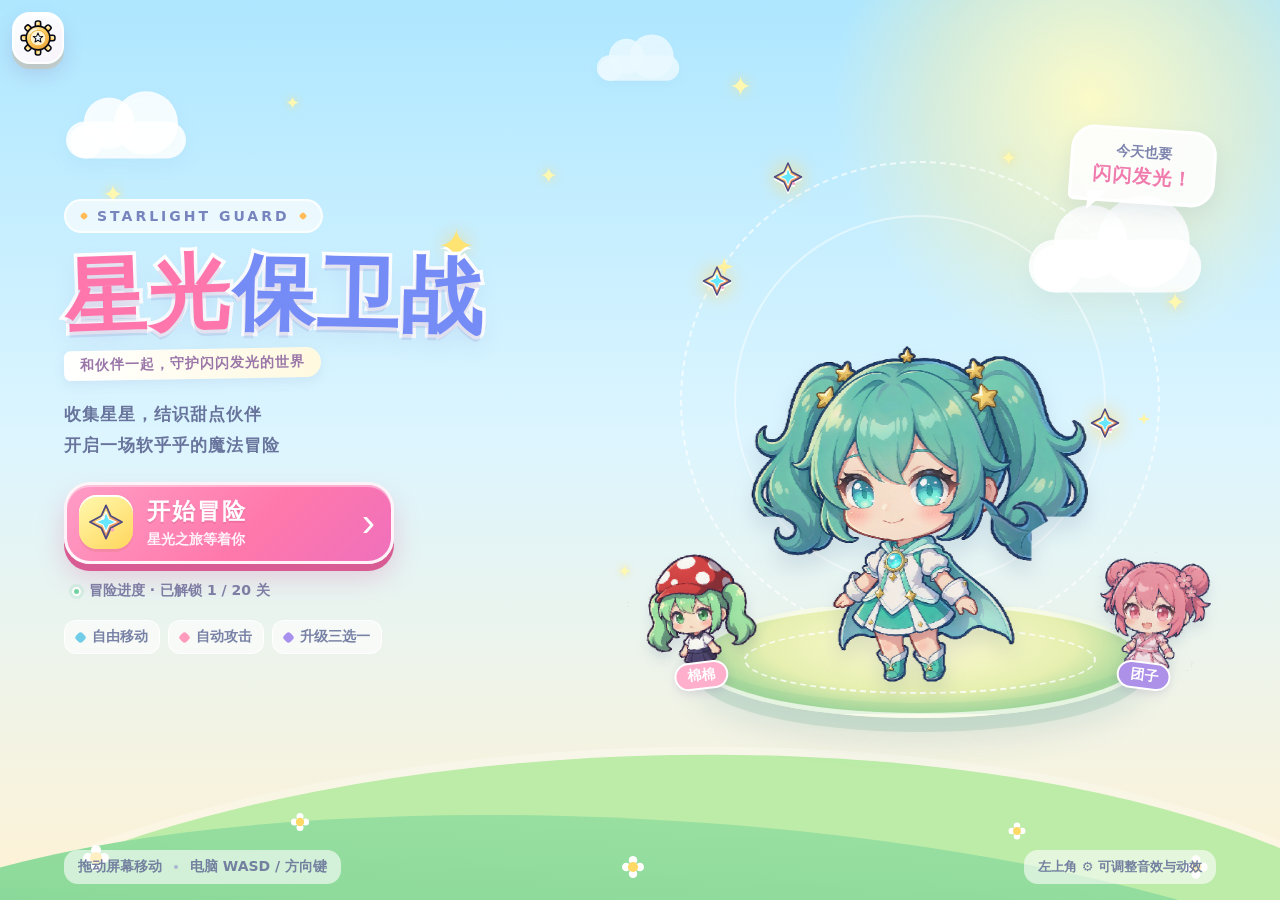
==== index.html @ 558f390d "chore: initialize Starlight Sweets project - 仓库骨架: .gitignore / .gitattributes / MIT LICENSE  - READ" ====
<!doctype html>
<html lang="zh-CN">
<head>
<meta charset="utf-8">
<meta name="viewport" content="width=device-width,initial-scale=1,maximum-scale=1,user-scalable=no,viewport-fit=cover">
<meta name="theme-color" content="#bdeaff">
<title>星光保卫战 · Starlight Sweets</title>
<link rel="stylesheet" href="style.css">
</head>
<body>
<canvas id="game"></canvas>

<!-- 左上角全局设置入口：Q 版齿轮，点击弹出设置浮窗（音效/震屏/闪光） -->
<button id="settingsBtn" class="icon-btn" type="button" aria-label="打开设置" aria-haspopup="dialog" aria-controls="settingsPanel" aria-expanded="false">
  <img src="assets/settings-gear.svg" alt="" draggable="false">
</button>

<div id="settingsOverlay" class="settings-overlay hidden">
  <div class="settings-backdrop" id="settingsBackdrop"></div>
  <section id="settingsPanel" class="settings-panel" role="dialog" aria-modal="true" aria-labelledby="settingsTitle">
    <div class="settings-head">
      <img class="settings-head-gear" src="assets/settings-gear.svg" alt="" draggable="false">
      <h2 id="settingsTitle">设置</h2>
      <button id="settingsClose" class="settings-close" type="button" aria-label="关闭设置">
        <svg viewBox="0 0 24 24" aria-hidden="true"><path d="M6.5 6.5l11 11M17.5 6.5l-11 11"/></svg>
      </button>
    </div>
    <div class="settings-body">
      <div class="setting-row">
        <span class="setting-icon music" aria-hidden="true">
          <svg viewBox="0 0 24 24"><path d="M8 17V5.6l10-2.2V15"/><circle class="note" cx="5.4" cy="17.4" r="2.8"/><circle class="note" cx="15.4" cy="15" r="2.8"/></svg>
        </span>
        <span class="setting-text"><b>音乐</b><small>可爱的背景循环曲</small></span>
        <button id="musicBtn" class="switch on" type="button" role="switch" aria-checked="true" aria-label="音乐开关"><i></i></button>
      </div>
      <div class="setting-row">
        <span class="setting-icon sound" aria-hidden="true">
          <svg viewBox="0 0 24 24"><path d="M4 9.5v5h3.6l4.4 3.7V5.8L7.6 9.5H4z"/><path class="wave" d="M15.5 9a4.2 4.2 0 0 1 0 6M18 6.6a7.6 7.6 0 0 1 0 10.8"/></svg>
        </span>
        <span class="setting-text"><b>音效</b><small>攻击、拾取与升级声音</small></span>
        <button id="soundBtn" class="switch on" type="button" role="switch" aria-checked="true" aria-label="音效开关"><i></i></button>
      </div>
      <div class="setting-row">
        <span class="setting-icon shake" aria-hidden="true">
          <svg viewBox="0 0 24 24"><rect x="8.5" y="4.5" width="7" height="15" rx="2"/><path class="wave" d="M4 9l-1.5 3L4 15M20 9l1.5 3L20 15"/></svg>
        </span>
        <span class="setting-text"><b>震屏</b><small>命中与受击的镜头反馈</small></span>
        <div id="shakeGroup" class="seg" role="group" aria-label="震屏强度">
          <button type="button" data-val="1">标准</button><button type="button" data-val="0.5">减弱</button><button type="button" data-val="0">关闭</button>
        </div>
      </div>
      <div class="setting-row">
        <span class="setting-icon flash" aria-hidden="true">
          <svg viewBox="0 0 24 24"><path d="M12 3.2l2.1 5.2 5.6.4-4.3 3.6 1.3 5.5L12 15.2l-4.7 2.7 1.3-5.5L4.3 8.8l5.6-.4L12 3.2z"/></svg>
        </span>
        <span class="setting-text"><b>闪光</b><small>技能与升级的亮光效果</small></span>
        <div id="flashGroup" class="seg" role="group" aria-label="闪光强度">
          <button type="button" data-val="1">标准</button><button type="button" data-val="0.5">减弱</button><button type="button" data-val="0">关闭</button>
        </div>
      </div>
    </div>
    <p class="settings-note">设置会自动保存，下次打开依然生效</p>
  </section>
</div>

<div id="hud">
  <div class="hud-top">
    <div class="hud-player">
      <div class="hud-avatar" aria-hidden="true">
        <svg viewBox="0 0 24 24"><path d="M12 3.2c1 2.6 2.2 3.8 4.8 4.8-2.6 1-3.8 2.2-4.8 4.8-1-2.6-2.2-3.8-4.8-4.8 2.6-1 3.8-2.2 4.8-4.8z"/><circle cx="17.2" cy="15.6" r="1.7"/><circle cx="7" cy="16.8" r="1.1"/></svg>
        <span class="hud-lv"><small>LV</small><b id="hLevel">1</b></span>
      </div>
      <div class="hud-bars">
        <div class="hbar hp" id="hpBar">
          <span class="hbar-ico" aria-hidden="true">
            <svg viewBox="0 0 24 24"><path d="M12 20.6C6.4 16.4 3.2 12.9 3.2 9.3 3.2 6.4 5.4 4.4 8 4.4c1.7 0 3.1.8 4 2.1.9-1.3 2.3-2.1 4-2.1 2.6 0 4.8 2 4.8 4.9 0 3.6-3.2 7.1-8.8 11.3z"/><ellipse class="shine" cx="8.4" cy="8.6" rx="1.7" ry="1.1" transform="rotate(-24 8.4 8.6)"/></svg>
          </span>
          <div class="hbar-track"><i id="hpFill"></i><span class="hbar-text" id="hpText">100 / 100</span></div>
        </div>
        <div class="hbar xp">
          <span class="hbar-ico" aria-hidden="true">
            <svg viewBox="0 0 24 24"><path d="M12 2.8l2.6 5.5 6 .8-4.4 4.2 1.1 5.9L12 16.4l-5.3 2.8 1.1-5.9L3.4 9.1l6-.8L12 2.8z"/><ellipse class="shine" cx="9.3" cy="8.2" rx="1.5" ry="0.9" transform="rotate(-30 9.3 8.2)"/></svg>
          </span>
          <div class="hbar-track"><i id="xpFill"></i><span class="hbar-text dim">经验</span></div>
        </div>
      </div>
    </div>
    <div class="hud-right">
      <div class="hud-stat" aria-label="本关用时">
        <svg viewBox="0 0 24 24" aria-hidden="true"><circle cx="12" cy="12.6" r="8.2"/><path d="M12 8v4.9l3.4 2.1"/><path d="M9 2.6h6" /></svg>
        <b id="hTime">00:00</b>
      </div>
      <div class="hud-stat" aria-label="击退数量">
        <svg viewBox="0 0 24 24" aria-hidden="true"><path d="M12 3.4c4.4 0 7.6 3 7.6 7.2 0 2.5-1.1 4.3-2.9 5.4l-.4 3.2c-.1.8-.8 1.4-1.6 1.4h-5.4c-.8 0-1.5-.6-1.6-1.4l-.4-3.2c-1.8-1.1-2.9-2.9-2.9-5.4 0-4.2 3.2-7.2 7.6-7.2z"/><circle class="hole" cx="9.2" cy="11" r="1.7"/><circle class="hole" cx="14.8" cy="11" r="1.7"/><path class="hole" d="M11 15.4h2l-1 1.6z"/></svg>
        <b id="hKills">0</b>
      </div>
      <button id="pauseBtn" class="hud-pause" type="button" aria-label="暂停并退出游戏" title="暂停 / 退出（Esc）">
        <svg viewBox="0 0 24 24" aria-hidden="true"><rect x="6.2" y="4.6" width="4.4" height="14.8" rx="2"/><rect x="13.4" y="4.6" width="4.4" height="14.8" rx="2"/></svg>
      </button>
    </div>
  </div>
  <div class="hud-goal">
    <span class="hud-act" id="hActName">🌼 阳光草地</span>
    <div class="hbar-track goal"><i id="goalFill"></i><span class="hbar-text" id="hGoal">目标</span></div>
  </div>
  <div id="wpanel"></div>
</div>

<div id="bossbar">
  <div class="name" id="bossName">🌟 草莓大福·莓莓</div>
  <div class="bar boss"><i id="bossFill"></i></div>
</div>

<div id="menu" class="screen home-screen">
  <div class="home-world" aria-hidden="true">
    <div class="sun-glow"></div>
    <div class="cloud cloud-a"><i></i><i></i><i></i></div>
    <div class="cloud cloud-b"><i></i><i></i><i></i></div>
    <div class="cloud cloud-c"><i></i><i></i><i></i></div>
    <div class="home-stars">
      <i style="--x:8%;--y:20%;--d:0s;--s:1"></i><i style="--x:22%;--y:10%;--d:.7s;--s:.7"></i>
      <i style="--x:42%;--y:18%;--d:1.4s;--s:.85"></i><i style="--x:57%;--y:8%;--d:.3s;--s:1.1"></i>
      <i style="--x:78%;--y:16%;--d:1s;--s:.8"></i><i style="--x:91%;--y:32%;--d:1.8s;--s:1"></i>
      <i style="--x:12%;--y:57%;--d:1.2s;--s:.75"></i><i style="--x:48%;--y:62%;--d:.5s;--s:.65"></i>
    </div>
    <div class="hill hill-back"></div>
    <div class="hill hill-front"></div>
    <div class="flower-field"><i></i><i></i><i></i><i></i><i></i></div>
  </div>

  <main class="home-shell">
    <section class="home-copy" aria-labelledby="gameTitle">
      <div class="eyebrow"><i></i> STARLIGHT GUARD <i></i></div>
      <div class="title-wrap">
        <span class="title-spark" aria-hidden="true">✦</span>
        <h1 id="gameTitle"><span class="title-pink">星光</span><span class="title-blue">保卫战</span></h1>
        <span class="title-ribbon">和伙伴一起，守护闪闪发光的世界</span>
      </div>
      <p class="home-tagline">收集星星，结识甜点伙伴<br>开启一场软乎乎的魔法冒险</p>
      <button class="btn home-play" id="startBtn" aria-label="开始冒险，选择关卡">
        <span class="play-star" aria-hidden="true"><img src="assets/starlight-shard.svg" alt=""></span>
        <span class="play-copy"><strong>开始冒险</strong><small>星光之旅等着你</small></span>
        <span class="play-arrow" aria-hidden="true">›</span>
      </button>
      <div class="save-summary"><i></i><span id="menuProgress">冒险进度 · 已解锁 1 / 20 关</span></div>
      <div class="feature-row" aria-label="游戏特色">
        <span><i class="feature-dot move-dot"></i>自由移动</span>
        <span><i class="feature-dot auto-dot"></i>自动攻击</span>
        <span><i class="feature-dot card-dot"></i>升级三选一</span>
      </div>
    </section>

    <section class="hero-area" aria-label="主角和星灵伙伴">
      <div class="hero-rings" aria-hidden="true"><i></i><i></i><i></i></div>
      <div class="speech-bubble"><span>今天也要</span><strong>闪闪发光！</strong></div>
      <div class="hero-character"><canvas class="rig-canvas" data-kind="player" data-pose="cheer" aria-label="星光小法师"></canvas></div>
      <div class="companion companion-left">
        <canvas class="rig-canvas" data-kind="spore" data-pose="idle" aria-label="伙伴棉棉"></canvas><span>棉棉</span>
      </div>
      <div class="companion companion-right">
        <canvas class="rig-canvas" data-kind="split" data-pose="idle" aria-label="伙伴团子"></canvas><span>团子</span>
      </div>
      <div class="hero-platform" aria-hidden="true"><i></i></div>
      <img class="orbit-spark spark-one" src="assets/starlight-shard.svg" alt="">
      <img class="orbit-spark spark-two" src="assets/starlight-shard.svg" alt="">
      <img class="orbit-spark spark-three" src="assets/starlight-shard.svg" alt="">
    </section>
  </main>

  <div class="home-bottom">
    <div class="control-tip"><span>拖动屏幕移动</span><i></i><span>电脑 WASD / 方向键</span></div>
    <div class="control-tip tip-settings"><span>左上角 ⚙ 可调整音效与动效</span></div>
  </div>
</div>

<div id="sceneTransition" class="hidden" aria-hidden="true">
  <div class="transition-burst"></div><img class="transition-star" src="assets/starlight-shard.svg" alt="">
  <span>星光出发</span>
</div>

<div id="levels" class="screen hidden">
  <h2>🗺️ 选择关卡</h2>
  <div class="sub" id="levelSub">已解锁至第 1 关</div>
  <div id="levelGrid"></div>
  <button class="btn ghost" id="backMenuBtn">返回首页</button>
</div>

<div id="levelup" class="screen hidden">
  <h2 id="upTitle">✨ 升级！选择强化</h2>
  <div class="hint" id="upHint">点击卡牌选择</div>
  <div id="cards"></div>
</div>

<div id="result" class="screen hidden">
  <h2 id="resTitle">✨ 通过！</h2>
  <div class="sub" id="resSub">继续下一关吧</div>
  <div class="stats">
    <div>用时 <b id="rTime">00:00</b></div>
    <div>达到等级 <b id="rLevel">1</b></div>
    <div>击退数 <b id="rKills">0</b></div>
    <div>拾取星星 <b id="rXp">0</b></div>
  </div>
  <div class="result-btns">
    <button class="btn" id="nextBtn">下一关 ➜</button>
    <button class="btn ghost" id="againBtn">重试本关</button>
  </div>
  <button class="btn ghost small" id="resultLevelsBtn">选择关卡</button>
</div>

<!-- 游戏内暂停 / 退出浮窗 -->
<div id="pauseOverlay" class="settings-overlay hidden">
  <div class="settings-backdrop" id="pauseBackdrop"></div>
  <section id="pausePanel" class="settings-panel pause-panel" role="dialog" aria-modal="true" aria-labelledby="pauseTitle">
    <div class="settings-head">
      <span class="settings-head-gear" aria-hidden="true">
        <svg viewBox="0 0 24 24"><rect x="6.5" y="5" width="4" height="14" rx="1.6"/><rect x="13.5" y="5" width="4" height="14" rx="1.6"/></svg>
      </span>
      <h2 id="pauseTitle">休息一下</h2>
    </div>
    <p class="pause-sub">星光之旅先暂停，随时可以继续</p>
    <div class="pause-actions">
      <button class="btn pause-continue" id="pauseContinue" type="button">▶ 继续游戏</button>
      <button class="btn ghost" id="pauseRestart" type="button">重试本关</button>
      <button class="btn ghost" id="pauseQuit" type="button">退出到选关</button>
    </div>
  </section>
</div>

<div id="toast"></div>
<script src="js/config.js"></script>
<script src="js/core.js"></script>
<script src="js/music.js"></script>
<script src="js/rig.js"></script>
<script src="js/sprites.js"></script>
<script src="js/slicerig.js"></script>
<script src="js/logic.js"></script>
<script src="js/render.js"></script>
<script src="js/main.js"></script>
</body>
</html>
---- style.css ----
:root{
    --bg:#eafbff; --panel:#ffffff; --panel2:#fff6fb; --line:#ffd9e8;
    --txt:#4a3d63; --dim:#8b7fa3; --acc:#ff8fbc; --gold:#ffb43c;
    --red:#ff6f92; --green:#5ed6a0; --purple:#b57cff; --blue:#5ac8ff;
    --shadow:0 8px 24px rgba(120,90,160,.16);
  }
  *{box-sizing:border-box;-webkit-tap-highlight-color:transparent;}
  html,body{margin:0;height:100%;overflow:hidden;background:var(--bg);color:var(--txt);
    font-family:"PingFang SC","Microsoft YaHei",system-ui,-apple-system,sans-serif;
    overscroll-behavior:none;touch-action:none;user-select:none;-webkit-user-select:none;}
  #game{position:fixed;inset:0;display:block;touch-action:none;}

  /* ===== 顶部 HUD（游戏化重设计：头像徽章 + 生命/经验条 + 图标数据 + 暂停） ===== */
  #hud{position:fixed;top:0;left:0;right:0;padding:10px 12px 0;pointer-events:none;z-index:5;
    display:flex;flex-direction:column;gap:6px;}
  .hud-top{display:flex;align-items:flex-start;justify-content:space-between;gap:10px;}
  .hud-player{display:flex;align-items:center;gap:10px;min-width:0;flex:1 1 auto;}

  /* 头像徽章：金粉渐变圆章 + 白描边 + LV 角标 */
  .hud-avatar{position:relative;flex:0 0 54px;width:54px;height:54px;border-radius:50%;
    background:linear-gradient(145deg,#ffe9a8,#ffd166 42%,#ff8fbc);
    border:3px solid #fff;box-shadow:0 0 0 2px rgba(122,78,148,.28),0 5px 12px rgba(122,78,148,.3);
    display:grid;place-items:center;}
  .hud-avatar>svg{width:30px;height:30px;fill:#fff;filter:drop-shadow(0 1px 0 rgba(122,78,148,.35));}
  .hud-lv{position:absolute;right:-5px;bottom:-5px;width:26px;height:26px;border-radius:50%;
    background:linear-gradient(145deg,#8a6aa8,#5a3a72);border:2px solid #fff;
    display:flex;align-items:center;justify-content:center;gap:1px;box-shadow:0 2px 6px rgba(60,30,80,.4);}
  .hud-lv small{font-size:8px;font-weight:900;color:#ffd8ec;line-height:1;}
  .hud-lv b{font-size:12px;font-weight:900;color:#fff;line-height:1;
    text-shadow:0 1px 0 rgba(40,18,60,.8);}

  /* 条形：深色半透明底 + 白描边 + 顶部高光 + 描边文字（动态背景下可读） */
  .hud-bars{display:flex;flex-direction:column;gap:5px;min-width:0;flex:1;max-width:340px;}
  .hbar{display:flex;align-items:center;gap:6px;}
  .hbar-ico{flex:0 0 24px;width:24px;height:24px;filter:drop-shadow(0 2px 3px rgba(122,78,148,.3));}
  .hbar-ico svg{width:24px;height:24px;}
  .hbar.hp .hbar-ico svg path{fill:#ff6f9d;stroke:#a02758;stroke-width:1.6;}
  .hbar.hp .hbar-ico svg .shine{fill:rgba(255,255,255,.85);}
  .hbar.xp .hbar-ico svg path{fill:#ffd166;stroke:#a06a1c;stroke-width:1.6;}
  .hbar.xp .hbar-ico svg .shine{fill:rgba(255,255,255,.9);}
  .hbar-track{position:relative;flex:1;border-radius:999px;background:rgba(56,30,72,.5);
    border:2px solid rgba(255,255,255,.92);overflow:hidden;box-shadow:0 3px 8px rgba(122,78,148,.22);}
  .hbar-track::after{content:'';position:absolute;left:4px;right:4px;top:2px;height:38%;
    border-radius:999px;background:rgba(255,255,255,.32);pointer-events:none;}
  .hbar-track>i{display:block;height:100%;width:0%;border-radius:999px;transition:width .12s linear;}
  .hbar.hp .hbar-track{height:20px;}
  .hbar.hp .hbar-track>i{background:linear-gradient(90deg,#ff4f86,#ff8fbc);}
  .hbar.xp .hbar-track{height:13px;}
  .hbar.xp .hbar-track>i{background:linear-gradient(90deg,#4db8ff,#8fe3ff);}
  .hbar-text{position:absolute;inset:0;display:flex;align-items:center;justify-content:center;
    font-size:12px;font-weight:900;color:#fff;letter-spacing:.5px;
    text-shadow:-1.5px -1.5px 0 rgba(84,32,58,.9),1.5px -1.5px 0 rgba(84,32,58,.9),
      -1.5px 1.5px 0 rgba(84,32,58,.9),1.5px 1.5px 0 rgba(84,32,58,.9),0 2px 3px rgba(40,10,30,.5);}
  .hbar-text.dim{font-size:10px;justify-content:flex-start;padding-left:10px;color:#dff3ff;
    text-shadow:-1px -1px 0 rgba(24,64,96,.9),1px -1px 0 rgba(24,64,96,.9),
      -1px 1px 0 rgba(24,64,96,.9),1px 1px 0 rgba(24,64,96,.9);}

  /* 低血量：条与图标脉动提醒（系统减动效时自动关闭） */
  .hbar.hp.low .hbar-track>i{animation:hp-pulse .7s ease-in-out infinite;}
  .hbar.hp.low .hbar-ico{animation:hp-shake .7s ease-in-out infinite;}
  @keyframes hp-pulse{50%{filter:brightness(1.35) saturate(1.2);}}
  @keyframes hp-shake{25%{transform:rotate(-9deg);}75%{transform:rotate(9deg);}}

  /* 右上：数据小徽章 + 暂停键 */
  .hud-right{display:flex;align-items:center;gap:7px;flex:0 0 auto;}
  .hud-stat{height:32px;padding:0 11px 0 8px;border-radius:999px;background:rgba(56,30,72,.5);
    border:2px solid rgba(255,255,255,.92);display:flex;align-items:center;gap:5px;
    box-shadow:0 3px 8px rgba(122,78,148,.22);}
  .hud-stat svg{width:16px;height:16px;}
  .hud-stat:first-of-type svg circle{fill:#bfe6ff;stroke:#3a78a8;stroke-width:1.8;}
  .hud-stat:first-of-type svg path{fill:none;stroke:#2c5878;stroke-width:2;stroke-linecap:round;}
  .hud-stat:last-of-type svg path{fill:#f4f0ff;stroke:#6a4a8a;stroke-width:1.6;}
  .hud-stat:last-of-type svg .hole{fill:#6a4a8a;}
  .hud-stat b{font-size:13px;font-weight:900;color:#fff;
    text-shadow:-1px -1px 0 rgba(84,32,58,.9),1px -1px 0 rgba(84,32,58,.9),
      -1px 1px 0 rgba(84,32,58,.9),1px 1px 0 rgba(84,32,58,.9);}
  .hud-pause{pointer-events:auto;cursor:pointer;flex:0 0 46px;width:46px;height:46px;border-radius:15px;
    background:linear-gradient(145deg,#ffb0cc,#ff74ab);border:3px solid #fff;
    box-shadow:0 0 0 2px rgba(122,78,148,.28),0 4px 10px rgba(210,90,140,.42);
    display:grid;place-items:center;transition:transform .12s ease,box-shadow .12s ease;}
  .hud-pause svg{width:22px;height:22px;fill:#fff;filter:drop-shadow(0 1px 0 rgba(150,50,90,.5));}
  .hud-pause:hover{transform:translateY(-2px);box-shadow:0 0 0 2px rgba(122,78,148,.28),0 7px 14px rgba(210,90,140,.5);}
  .hud-pause:active{transform:translateY(1px) scale(.96);}
  .hud-pause:focus-visible{outline:3px solid #ffd166;outline-offset:2px;}

  /* 目标行：金旗 + 关卡名章 + 渐变进度条 */
  .hud-goal{display:flex;align-items:center;gap:8px;max-width:560px;}
  .hud-act{flex:0 0 auto;height:26px;padding:0 12px;border-radius:999px;display:flex;align-items:center;
    background:linear-gradient(90deg,#fff0c4,#ffe0f0);border:2px solid #ffd08a;color:#c25a86;
    font-size:12px;font-weight:900;box-shadow:0 3px 8px rgba(210,150,60,.25);white-space:nowrap;
    max-width:44vw;overflow:hidden;text-overflow:ellipsis;}
  .hud-goal .hbar-track.goal{height:15px;}
  .hud-goal .hbar-track>i{background:linear-gradient(90deg,#ffd166,#ffa9cf 55%,#8fd8ff);}
  .hud-goal .hbar-text{font-size:10px;justify-content:flex-start;padding-left:10px;}

  #wpanel{display:flex;gap:6px;flex-wrap:wrap;max-width:70vw;margin-top:2px;}
  .wicon{width:36px;height:36px;border-radius:11px;background:rgba(255,255,255,.9);border:2px solid var(--line);
    display:flex;flex-direction:column;align-items:center;justify-content:center;font-size:18px;position:relative;box-shadow:0 3px 8px rgba(120,90,160,.12);}
  .wicon small{position:absolute;right:1px;bottom:0;font-size:10px;color:var(--gold);font-weight:900;}

  #bossbar{position:fixed;top:158px;left:50%;transform:translateX(-50%);width:min(660px,86vw);z-index:6;
    display:none;text-align:center;}
  #bossbar .name{font-size:14px;color:#d64f86;font-weight:900;letter-spacing:1px;margin-bottom:3px;text-shadow:0 1px 0 #fff;}
  #bossbar .bar{height:18px;border-color:#ffc0d8;background:rgba(255,255,255,.9);}
  #bossFill{background:linear-gradient(90deg,#ff8fbc,#ffb43c,#fff0a0);}

  /* ===== 遮罩界面 ===== */
  .screen{position:fixed;inset:0;z-index:20;display:flex;flex-direction:column;align-items:center;justify-content:center;
    background:radial-gradient(circle at 50% 28%,rgba(255,255,255,.7),rgba(200,235,255,.92));padding:20px;text-align:center;}
  .hidden{display:none!important;}
  .logo{font-size:30px;letter-spacing:10px;margin-bottom:2px;filter:drop-shadow(0 3px 6px rgba(255,180,60,.3));}
  h1{margin:0 0 4px;font-size:clamp(32px,8vw,62px);letter-spacing:4px;font-weight:900;
    background:linear-gradient(90deg,#ff8fbc,#b57cff,#5ac8ff,#ffb43c);-webkit-background-clip:text;background-clip:text;color:transparent;
    filter:drop-shadow(0 3px 0 #fff) drop-shadow(0 6px 12px rgba(181,124,255,.25));}
  h2{margin:0 0 6px;font-size:clamp(24px,6vw,38px);font-weight:900;color:#d35a90;
    text-shadow:0 2px 0 #fff,0 4px 10px rgba(211,90,144,.2);}
  .sub{color:var(--dim);font-size:14px;margin-bottom:20px;font-weight:700;}
  .btn{cursor:pointer;border:none;border-radius:999px;padding:14px 40px;font-size:18px;font-weight:900;color:#fff;
    background:linear-gradient(90deg,#ff8fbc,#b57cff);box-shadow:0 8px 22px rgba(255,143,188,.4),inset 0 -3px 0 rgba(0,0,0,.08);
    transition:.15s;letter-spacing:1px;}
  .btn:hover{transform:translateY(-3px);box-shadow:0 12px 28px rgba(181,124,255,.45),inset 0 -3px 0 rgba(0,0,0,.08);}
  .btn:active{transform:translateY(0);}
  .btn.ghost{background:#fff;color:#c25a86;border:2px solid var(--line);box-shadow:0 4px 12px rgba(120,90,160,.12);}
  .btn.small{padding:9px 24px;font-size:14px;margin-top:10px;}
  .a11y{display:flex;gap:10px;margin-top:16px;}
  .a11y-btn{cursor:pointer;background:rgba(255,255,255,.9);border:2px solid var(--line);color:var(--dim);
    border-radius:999px;padding:6px 16px;font-size:12px;font-weight:800;transition:.15s;}
  .a11y-btn:hover{border-color:var(--acc);color:var(--txt);}
  .help{margin-top:18px;color:var(--dim);font-size:12px;line-height:1.9;max-width:540px;}
  .help b{color:#d35a90;}

  /* ===== 关卡选择 ===== */
  #levelGrid{display:grid;grid-template-columns:repeat(5,1fr);gap:12px;width:min(560px,92vw);margin:6px 0 22px;}
  .lv{position:relative;aspect-ratio:1;border-radius:18px;border:3px solid var(--line);background:#fff;
    display:flex;flex-direction:column;align-items:center;justify-content:center;gap:2px;cursor:pointer;padding:0;
    color:inherit;font:inherit;font-weight:900;box-shadow:0 5px 14px rgba(120,90,160,.14);transition:.15s;}
  .lv:hover:not(.locked){transform:translateY(-4px) scale(1.05);border-color:var(--acc);}
  .lv .n{font-size:24px;color:#d35a90;}
  .lv .e{font-size:16px;display:grid;place-items:center;min-height:28px;}
  .level-shard{width:28px;height:28px;display:block;filter:drop-shadow(0 3px 3px rgba(240,155,98,.28));}
  .lv.act1{background:linear-gradient(150deg,#eaffd8,#d6f5b0);}
  .lv.act2{background:linear-gradient(150deg,#ffe4f2,#ffd0e4);}
  .lv.act3{background:linear-gradient(150deg,#e2f0ff,#cfe4ff);}
  .lv.act4{background:linear-gradient(150deg,#ece0ff,#dccaff);}
  .lv.boss{border-color:#ffb43c;box-shadow:0 5px 16px rgba(255,180,60,.3);}
  .lv.boss .n{color:#e08a1e;}
  .lv.locked{background:#f2eef6;border-color:#e5dcee;color:#c8bdd4;cursor:not-allowed;opacity:.7;}
  .lv.locked .n{color:#c8bdd4;}
  .lv .lock{font-size:20px;}

  /* ===== 卡牌 ===== */
  #levelup{background:rgba(255,240,248,.86);backdrop-filter:blur(5px);}
  #cards{display:flex;gap:14px;flex-wrap:wrap;justify-content:center;max-width:960px;}
  .card{width:190px;min-height:250px;cursor:pointer;border-radius:20px;padding:18px 14px;
    background:linear-gradient(160deg,#ffffff,#fff6fb);border:3px solid var(--line);
    transition:.16s;display:flex;flex-direction:column;align-items:center;gap:8px;box-shadow:var(--shadow);}
  .card:hover{transform:translateY(-10px) scale(1.04);border-color:var(--acc);box-shadow:0 18px 40px rgba(255,143,188,.35);}
  .card.rare{border-color:var(--gold);background:linear-gradient(160deg,#fffbe8,#fff3d6);}
  .card .ci{font-size:46px;filter:drop-shadow(0 3px 5px rgba(255,180,60,.3));}
  .card .cn{font-size:18px;font-weight:900;color:#6a4a7a;}
  .card .cl{font-size:11px;color:var(--acc);font-weight:900;background:#fff0f7;padding:2px 10px;border-radius:999px;}
  .card .cd{font-size:12px;color:var(--dim);line-height:1.6;flex:1;font-weight:600;}
  .card .ck{font-size:11px;color:#b9a9c9;border:1px solid var(--line);border-radius:6px;padding:2px 8px;}

  /* ===== 结算 ===== */
  .result-btns{display:flex;gap:12px;flex-wrap:wrap;justify-content:center;}
  .stats{display:grid;grid-template-columns:1fr 1fr;gap:10px 26px;margin:6px 0 22px;color:var(--dim);font-size:15px;font-weight:700;}
  .stats b{color:#d35a90;}

  #toast{position:fixed;top:150px;left:50%;transform:translateX(-50%) translateY(-10px);z-index:30;
    background:rgba(255,255,255,.95);border:2px solid var(--acc);color:#c25a86;padding:8px 22px;border-radius:999px;
    font-size:14px;font-weight:900;letter-spacing:.5px;opacity:0;transition:.25s;pointer-events:none;
    box-shadow:0 6px 18px rgba(255,143,188,.3);white-space:nowrap;}
  #toast.show{opacity:1;transform:translateX(-50%) translateY(0);}

  /* ===== 移动端适配：竖屏强制三卡横排，一屏放下 ===== */
  @media (max-width:640px){
    .screen{padding:12px;height:100dvh;}
    h1{font-size:clamp(30px,10vw,46px);}
    .logo{font-size:22px;}
    #levelup h2{font-size:22px;margin-bottom:2px;}
    #levelup .hint{font-size:11px;margin-bottom:12px;}
    #cards{flex-direction:row;flex-wrap:nowrap;gap:6px;width:100%;max-width:none;}
    .card{flex:0 0 auto;width:calc((100vw - 24px - 12px)/3);min-width:0;max-width:calc((100vw - 36px)/3);
      min-height:178px;height:auto;padding:12px 5px;gap:5px;border-radius:14px;overflow:hidden;}
    .card .ci{font-size:30px;}
    .card .cn{font-size:14px;max-width:100%;overflow:hidden;text-overflow:ellipsis;white-space:nowrap;}
    .card .cl{font-size:10px;}
    .card .cd{font-size:10px;line-height:1.45;overflow-wrap:anywhere;word-break:break-all;width:100%;}
    .card .ck{display:none;}
    .hud-player{gap:9px;}
    #levelGrid{gap:8px;width:94vw;}
    .lv .n{font-size:20px;}
    /* 竖屏窄幅：暂停键钉在右上角，数据徽章换行，生命/经验条占满整行 */
    .hud-top{flex-wrap:wrap;row-gap:6px;}
    .hud-player{flex:1 1 100%;}
    .hud-bars{gap:4px;max-width:none;}
    .hud-right{margin-left:64px;}
    .hud-pause{position:absolute;top:8px;right:10px;}
    .hud-avatar{flex-basis:46px;width:46px;height:46px;}
    .hud-avatar>svg{width:24px;height:24px;}
    .hud-lv{width:23px;height:23px;right:-4px;bottom:-4px;}
    .hbar.hp .hbar-track{height:17px;}
    .hbar.xp .hbar-track{height:11px;}
    .hud-stat{height:28px;padding:0 8px 0 6px;}
    .hud-stat b{font-size:12px;}
    .hud-act{max-width:38vw;font-size:11px;}
    #bossbar{top:178px;}
  }
  @media (max-width:640px) and (max-height:480px){
    .card{min-height:150px;padding:8px 4px;}
    .card .ci{font-size:24px;}
    .card .cd{font-size:9.5px;}
    #levelup h2{font-size:18px;}
    #levelup .hint{margin-bottom:8px;}
    /* 小屏横屏：恢复单行紧凑 HUD，条形收窄保空间 */
    .hud-top{flex-wrap:nowrap;}
    .hud-player{flex:1 1 auto;}
    .hud-right{margin-left:0;}
    .hud-pause{position:static;}
    .hud-bars{max-width:190px;}
    .hbar.hp .hbar-track{height:15px;}
    .hbar.xp .hbar-track{height:10px;}
    .hud-avatar{flex-basis:42px;width:42px;height:42px;}
    #bossbar{top:112px;}
  }

  /* ===== Q 版动态首页：角色迎宾 + 星光世界 ===== */
  #menu.home-screen{
    display:block;padding:0;text-align:left;overflow:hidden;isolation:isolate;
    background:linear-gradient(180deg,#aee7ff 0%,#dcf5ff 48%,#fff2d5 100%);
  }
  .home-world{position:absolute;inset:0;overflow:hidden;pointer-events:none;z-index:0;}
  .sun-glow{position:absolute;width:58vmin;height:58vmin;right:-8vmin;top:-18vmin;border-radius:50%;
    background:radial-gradient(circle,rgba(255,251,197,.95) 0%,rgba(255,239,172,.4) 43%,transparent 70%);
    animation:sun-breathe 4s ease-in-out infinite;}
  .cloud{position:absolute;width:150px;height:46px;border-radius:999px;background:rgba(255,255,255,.86);
    filter:drop-shadow(0 8px 10px rgba(103,171,205,.1));animation:cloud-drift 5s ease-in-out infinite alternate;}
  .cloud i{position:absolute;display:block;border-radius:50%;background:inherit;}
  .cloud i:nth-child(1){width:64px;height:64px;left:22px;bottom:12px;}
  .cloud i:nth-child(2){width:80px;height:80px;left:60px;bottom:4px;}
  .cloud i:nth-child(3){width:42px;height:42px;left:4px;bottom:0;}
  .cloud-a{left:4%;top:13%;transform:scale(.8);}
  .cloud-b{right:7%;top:27%;transform:scale(1.15);animation-delay:-2s;}
  .cloud-c{left:44%;top:5%;transform:scale(.55);opacity:.72;animation-delay:-3s;}
  .home-stars i{position:absolute;left:var(--x);top:var(--y);width:22px;height:22px;transform:scale(var(--s));
    animation:star-twinkle 2.2s ease-in-out infinite;animation-delay:var(--d);}
  .home-stars i::before{content:"✦";color:#fff8b0;font-size:25px;font-style:normal;
    text-shadow:0 0 12px rgba(255,221,104,.8);}
  .hill{position:absolute;left:-15%;width:130%;border-radius:50% 50% 0 0/100% 100% 0 0;}
  .hill-back{height:35vh;bottom:-19vh;background:#bceca8;transform:rotate(-2deg);box-shadow:0 -8px 0 rgba(255,255,255,.22);}
  .hill-front{height:25vh;bottom:-16vh;background:linear-gradient(180deg,#98dfa0,#7fd495);transform:rotate(3deg);}
  .flower-field{position:absolute;inset:0;}
  .flower-field i{position:absolute;bottom:4%;left:7%;width:12px;height:12px;border-radius:50%;background:#ffd966;
    box-shadow:0 -8px 0 -1px #fff,0 8px 0 -1px #fff,8px 0 0 -1px #fff,-8px 0 0 -1px #fff;}
  .flower-field i:nth-child(2){left:23%;bottom:8%;transform:scale(.7);}
  .flower-field i:nth-child(3){left:49%;bottom:3%;transform:scale(.85);}
  .flower-field i:nth-child(4){left:79%;bottom:7%;transform:scale(.65);}
  .flower-field i:nth-child(5){left:93%;bottom:3%;transform:scale(.9);}
  .home-shell{position:relative;z-index:2;width:min(1180px,90vw);height:100%;margin:auto;
    display:grid;grid-template-columns:minmax(380px,.95fr) minmax(430px,1.05fr);align-items:center;gap:24px;
    padding:5vh 0 92px;}
  .home-copy{display:flex;flex-direction:column;align-items:flex-start;position:relative;z-index:5;
    animation:home-copy-in .45s cubic-bezier(.2,.8,.2,1) both;}
  .eyebrow{display:flex;align-items:center;gap:10px;font-size:14px;font-weight:900;letter-spacing:3px;color:#7784bd;
    background:rgba(255,255,255,.66);border:2px solid rgba(255,255,255,.8);border-radius:999px;padding:7px 15px;}
  .eyebrow i{width:6px;height:6px;background:#ffbc57;transform:rotate(45deg);border-radius:2px;}
  .title-wrap{position:relative;margin-top:18px;}
  #menu h1{position:relative;margin:0;font-size:clamp(52px,6.4vw,84px);line-height:1.08;letter-spacing:2px;
    filter:none;white-space:nowrap;}
  #menu h1 span{display:inline-block;-webkit-text-stroke:7px #fff;paint-order:stroke fill;
    text-shadow:0 6px 0 rgba(112,102,177,.14),0 10px 22px rgba(106,124,190,.16);}
  #menu h1 .title-pink{color:#ff76ad;transform:rotate(-2deg);}
  #menu h1 .title-blue{color:#758bf5;transform:rotate(1deg);}
  .title-spark{position:absolute;right:2%;top:-28px;color:#ffe373;font-size:46px;line-height:1;
    text-shadow:0 3px 0 #fff,0 0 18px rgba(255,204,75,.65);animation:spark-wiggle 2s ease-in-out infinite;}
  .title-ribbon{display:inline-block;margin-top:10px;padding:6px 16px;border-radius:8px 18px 18px 8px;
    background:linear-gradient(90deg,#fff,#fff9df);color:#9a76a8;font-size:14px;font-weight:800;letter-spacing:1px;
    box-shadow:0 4px 12px rgba(103,108,168,.1);transform:rotate(-1deg);}
  .home-tagline{margin:20px 0 22px;color:#68749c;font-size:17px;font-weight:700;line-height:1.8;letter-spacing:1px;}
  #menu .home-play{position:relative;isolation:isolate;overflow:hidden;display:flex;align-items:center;gap:14px;
    width:min(330px,86vw);min-height:80px;padding:10px 16px 12px 12px;border:3px solid rgba(255,255,255,.9);
    border-radius:26px;background:linear-gradient(135deg,#ff9cc5,#ff78ab 58%,#ef70bc);text-align:left;
    box-shadow:0 7px 0 #d95b94,0 14px 26px rgba(218,93,151,.25),inset 0 2px 0 rgba(255,255,255,.4);
    transition:transform .18s ease-out,box-shadow .18s ease-out;letter-spacing:0;}
  #menu .home-play::after{content:"";position:absolute;z-index:-1;top:-80%;left:-35%;width:28%;height:250%;
    background:rgba(255,255,255,.35);transform:rotate(24deg);animation:button-shine 3.4s ease-in-out infinite;}
  #menu .home-play:hover{transform:translateY(-4px) rotate(-1deg);box-shadow:0 11px 0 #d95b94,0 20px 32px rgba(218,93,151,.3);}
  #menu .home-play:active{transform:translateY(5px) scale(.98);box-shadow:0 2px 0 #d95b94,0 6px 14px rgba(218,93,151,.22);}
  .play-star{display:grid;place-items:center;flex:0 0 54px;height:54px;border-radius:18px;background:linear-gradient(145deg,#fff9b0,#ffd65c);
    box-shadow:inset 0 2px 0 #fff,0 3px 0 rgba(190,114,70,.16);animation:play-star-pulse 2s ease-in-out infinite;}
  .play-star img{width:38px;height:38px;display:block;}
  .play-copy{display:flex;flex:1;flex-direction:column;line-height:1.15;}
  .play-copy strong{font-size:23px;letter-spacing:2px;text-shadow:0 2px 0 rgba(184,68,123,.22);}
  .play-copy small{margin-top:6px;color:#fff2f8;font-size:14px;font-weight:700;}
  .play-arrow{font-family:Arial,sans-serif;font-size:40px;font-weight:400;line-height:1;transition:transform .18s;}
  .home-play:hover .play-arrow{transform:translateX(4px);}
  .save-summary{display:flex;align-items:center;gap:8px;margin:18px 0 0 8px;color:#7a7fa5;font-size:14px;font-weight:800;}
  .save-summary i{width:9px;height:9px;border:2px solid #fff;border-radius:50%;background:#6fd6a3;box-shadow:0 0 0 3px rgba(111,214,163,.18);}
  .feature-row{display:flex;gap:8px;flex-wrap:wrap;margin-top:20px;}
  .feature-row>span{display:flex;align-items:center;gap:7px;padding:7px 11px;background:rgba(255,255,255,.58);
    border:1px solid rgba(255,255,255,.85);border-radius:12px;color:#7781a5;font-size:14px;font-weight:800;}
  .feature-dot{width:9px;height:9px;display:inline-block;transform:rotate(45deg);border-radius:3px;}
  .move-dot{background:#71cde7}.auto-dot{background:#ff9bbc}.card-dot{background:#a891ee}

  .hero-area{position:relative;height:min(72vh,650px);min-height:490px;align-self:center;
    animation:hero-area-in .5s .08s cubic-bezier(.2,.8,.2,1) both;}
  .hero-rings{position:absolute;left:50%;top:46%;width:min(39vw,480px);aspect-ratio:1;transform:translate(-50%,-50%);
    border:2px dashed rgba(255,255,255,.65);border-radius:50%;animation:ring-turn 24s linear infinite;}
  .hero-rings::before{content:"";position:absolute;inset:11%;border:2px solid rgba(255,255,255,.45);border-radius:50%;}
  .hero-rings i{position:absolute;width:18px;height:18px;background:#fff5a7;clip-path:polygon(50% 0,61% 36%,100% 50%,61% 64%,50% 100%,39% 64%,0 50%,39% 36%);}
  .hero-rings i:nth-child(1){left:7%;top:20%}.hero-rings i:nth-child(2){right:1%;top:52%;transform:scale(.7)}
  .hero-rings i:nth-child(3){left:34%;bottom:-2%;transform:scale(.85)}
  .hero-character{position:absolute;z-index:3;left:50%;bottom:9%;width:clamp(260px,28vw,390px);transform:translateX(-50%);
    transform-origin:50% 100%;animation:hero-float 3.2s ease-in-out infinite;pointer-events:none;}
  .hero-character img,.hero-character .rig-canvas{display:block;width:100%;height:auto;aspect-ratio:1;filter:drop-shadow(0 12px 10px rgba(81,108,144,.16));}
  .hero-platform{position:absolute;z-index:1;left:50%;bottom:5%;width:76%;height:18%;transform:translateX(-50%);
    border:5px solid rgba(255,255,255,.7);border-radius:50%;background:radial-gradient(ellipse at 50% 35%,#fffbd3 0%,#e6efb0 50%,#a9d99c 72%);
    box-shadow:0 14px 0 rgba(92,163,129,.18),0 24px 30px rgba(79,135,139,.14),inset 0 -10px 0 rgba(110,183,137,.13);}
  .hero-platform i{position:absolute;inset:18% 10%;border:2px dashed rgba(255,255,255,.8);border-radius:50%;}
  .companion{position:absolute;z-index:4;width:clamp(105px,11vw,152px);bottom:10%;pointer-events:none;
    animation:companion-bob 2.4s ease-in-out infinite;}
  .companion img,.companion .rig-canvas{display:block;width:100%;aspect-ratio:1;filter:drop-shadow(0 8px 6px rgba(81,108,144,.16));}
  .companion span{position:absolute;left:50%;bottom:-4px;transform:translateX(-50%);padding:3px 11px;border:2px solid #fff;
    border-radius:999px;background:#ffafcb;color:#fff;font-size:14px;font-weight:900;white-space:nowrap;box-shadow:0 3px 8px rgba(120,90,160,.15);}
  .companion-left{left:0;transform:rotate(-7deg);}
  .companion-right{right:-1%;transform:rotate(7deg);animation-delay:-1.2s;}
  .companion-right span{background:#ad91e9;}
  .speech-bubble{position:absolute;z-index:6;right:0;top:4%;display:flex;flex-direction:column;align-items:center;
    padding:12px 20px;border:3px solid #fff;border-radius:24px 24px 24px 6px;background:rgba(255,255,255,.88);
    color:#7d84ad;font-size:14px;font-weight:700;line-height:1.4;transform:rotate(4deg);
    box-shadow:0 8px 18px rgba(97,126,172,.13);animation:bubble-float 3s ease-in-out infinite;}
  .speech-bubble strong{color:#f07cae;font-size:19px;letter-spacing:1px;}
  .speech-bubble::after{content:"";position:absolute;left:16px;bottom:-12px;width:20px;height:20px;background:#fff;
    clip-path:polygon(0 0,100% 0,0 100%);}
  .orbit-spark{position:absolute;z-index:5;width:32px;height:32px;filter:drop-shadow(0 2px 0 #fff) drop-shadow(0 0 10px #ffd873);
    animation:spark-wiggle 2s ease-in-out infinite;}
  .spark-one{left:13%;top:25%}.spark-two{right:16%;top:47%;font-size:24px;animation-delay:-.8s}.spark-three{left:25%;top:9%;font-size:20px;animation-delay:-1.4s}

  .home-bottom{position:absolute;z-index:8;left:5%;right:5%;bottom:max(16px,env(safe-area-inset-bottom));
    display:flex;align-items:center;justify-content:space-between;gap:16px;}
  .control-tip{display:flex;align-items:center;gap:12px;padding:8px 14px;border-radius:14px;background:rgba(255,255,255,.6);
    color:#73809f;font-size:14px;font-weight:700;}
  .control-tip i{width:4px;height:4px;border-radius:50%;background:#abb5ce;}
  .tip-settings span{font-size:13px;}
  button:focus-visible{outline:4px solid #fff;box-shadow:0 0 0 7px #787fe4!important;}

  /* ===== 全局设置：左上角 Q 版齿轮入口 + 浮窗 ===== */
  /* 游戏内 HUD 顶部让出按钮空间，避免左上角重叠 */
  #hud{padding-left:64px;}
  .icon-btn{position:fixed;z-index:60;top:max(12px,env(safe-area-inset-top));left:max(12px,env(safe-area-inset-left));
    display:grid;place-items:center;width:52px;height:52px;padding:5px;border:2px solid rgba(255,255,255,.92);
    border-radius:18px;cursor:pointer;background:linear-gradient(145deg,rgba(255,255,255,.94),rgba(255,244,250,.9));
    box-shadow:0 5px 0 rgba(223,178,120,.35),0 10px 20px rgba(120,90,160,.2),inset 0 2px 0 #fff;
    transition:transform .16s ease-out,box-shadow .16s ease-out;}
  .icon-btn img{width:100%;height:100%;display:block;pointer-events:none;transition:transform .35s cubic-bezier(.2,.8,.2,1);}
  .icon-btn:hover{transform:translateY(-3px) rotate(-6deg);box-shadow:0 8px 0 rgba(223,178,120,.35),0 14px 24px rgba(120,90,160,.25),inset 0 2px 0 #fff;}
  .icon-btn:hover img{transform:rotate(28deg);}
  .icon-btn:active{transform:translateY(3px) scale(.95);box-shadow:0 1px 0 rgba(223,178,120,.35),0 4px 10px rgba(120,90,160,.2);}

  .settings-overlay{position:fixed;inset:0;z-index:100;display:grid;place-items:center;padding:18px;}
  .settings-backdrop{position:absolute;inset:0;background:rgba(74,61,99,.42);backdrop-filter:blur(4px);-webkit-backdrop-filter:blur(4px);}
  .settings-panel{position:relative;width:min(430px,94vw);max-height:92dvh;overflow:auto;padding:22px 22px 18px;
    border:3px solid #fff;border-radius:28px;text-align:left;
    background:linear-gradient(165deg,#fff 0%,#fff7fc 55%,#f4f1ff 100%);
    box-shadow:0 24px 60px rgba(74,61,99,.34),inset 0 0 0 3px rgba(255,214,232,.5);
    animation:settings-pop .26s cubic-bezier(.18,.9,.24,1.2) both;}
  .settings-head{display:flex;align-items:center;gap:12px;margin-bottom:18px;}
  .settings-head-gear{width:40px;height:40px;flex:0 0 40px;filter:drop-shadow(0 3px 3px rgba(180,130,60,.28));}
  .settings-head h2{margin:0;font-size:24px;font-weight:900;color:#d35a90;letter-spacing:2px;text-shadow:0 2px 0 #fff;}
  .settings-close{margin-left:auto;width:40px;height:40px;flex:0 0 40px;display:grid;place-items:center;cursor:pointer;
    border:2px solid var(--line);border-radius:50%;background:#fff;color:#b98bb0;transition:.16s;}
  .settings-close svg{width:20px;height:20px;fill:none;stroke:currentColor;stroke-width:2.6;stroke-linecap:round;}
  .settings-close:hover{color:#e56b9f;border-color:#ffb3d0;transform:rotate(90deg);}
  .settings-body{display:flex;flex-direction:column;gap:12px;}
  .setting-row{display:flex;align-items:center;gap:12px;min-height:68px;padding:10px 12px;border-radius:18px;
    background:rgba(255,255,255,.72);border:2px solid rgba(255,255,255,.9);box-shadow:0 3px 12px rgba(120,90,160,.07);}
  .setting-icon{width:44px;height:44px;flex:0 0 44px;display:grid;place-items:center;border-radius:14px;
    box-shadow:inset 0 2px 0 rgba(255,255,255,.6),0 3px 8px rgba(120,90,160,.16);}
  .setting-icon svg{width:25px;height:25px;fill:none;stroke:#fff;stroke-width:1.9;stroke-linejoin:round;stroke-linecap:round;
    filter:drop-shadow(0 1px 1px rgba(0,0,0,.12));}
  .setting-icon.sound{background:linear-gradient(145deg,#ffb3d4,#ff7fb0);}
  .setting-icon.music{background:linear-gradient(145deg,#c9a6ff,#9a6af0);}
  .setting-icon.music svg .note{fill:#fff;stroke:none;}
  .setting-icon.shake{background:linear-gradient(145deg,#8fd9f5,#5ab8e8);}
  .setting-icon.flash{background:linear-gradient(145deg,#ffe08a,#ffc23c);}
  .setting-icon.flash svg{fill:#fff;stroke:#fff;}
  .setting-text{flex:1;min-width:0;display:flex;flex-direction:column;gap:3px;}
  .setting-text b{font-size:16px;font-weight:900;color:#5a4a72;}
  .setting-text small{font-size:12px;font-weight:700;color:#9a8fb0;line-height:1.35;}
  /* 音效：Q 版胶囊开关 */
  .switch{position:relative;flex:0 0 58px;width:58px;height:34px;border:2px solid #e7def0;border-radius:999px;cursor:pointer;
    background:#e9e2f2;transition:background .2s,border-color .2s;}
  .switch i{position:absolute;top:2px;left:2px;width:26px;height:26px;border-radius:50%;background:#fff;
    box-shadow:0 2px 5px rgba(74,61,99,.28);transition:transform .22s cubic-bezier(.2,.8,.2,1);}
  .switch.on{background:linear-gradient(90deg,#ff9ec4,#ff74ab);border-color:#ff8fbc;}
  .switch.on i{transform:translateX(24px);}
  /* 震屏 / 闪光：三档分段 */
  .seg{flex:0 0 auto;display:inline-flex;gap:2px;padding:3px;border-radius:13px;background:#f0ebf7;border:2px solid #efe7f5;}
  .seg button{min-width:50px;min-height:40px;padding:0 9px;border:0;border-radius:10px;cursor:pointer;
    background:transparent;color:#9488ac;font-size:14px;font-weight:800;transition:.16s;}
  .seg button:hover{background:rgba(255,255,255,.7);color:#e56b9f;}
  .seg button.active{color:#fff;background:linear-gradient(135deg,#ff9ec4,#c78bf0);box-shadow:0 3px 9px rgba(199,139,240,.38);}
  .settings-note{margin:16px 0 0;text-align:center;font-size:12px;font-weight:700;color:#a89cbc;}
  @keyframes settings-pop{from{opacity:0;transform:translateY(16px) scale(.94)}to{opacity:1;transform:none}}

  /* ===== 游戏内暂停 / 退出浮窗 ===== */
  .pause-panel{width:min(360px,92vw);text-align:center;}
  .pause-panel .settings-head{justify-content:center;margin-bottom:6px;}
  .pause-panel .settings-head-gear{width:34px;height:34px;flex-basis:34px;display:grid;place-items:center;border-radius:11px;
    background:linear-gradient(145deg,#ffb3d4,#ff7fb0);box-shadow:inset 0 2px 0 rgba(255,255,255,.6),0 3px 8px rgba(120,90,160,.16);}
  .pause-panel .settings-head-gear svg{width:20px;height:20px;fill:#fff;stroke:#fff;stroke-width:1;}
  .pause-panel .settings-head h2{margin:0;}
  .pause-sub{margin:0 0 20px;color:#9a8fb0;font-size:13px;font-weight:700;}
  .pause-actions{display:flex;flex-direction:column;gap:10px;}
  .pause-actions .btn{min-height:50px;}
  .pause-continue{background:linear-gradient(90deg,#ff9ec4,#ff74ab);box-shadow:0 6px 16px rgba(255,143,188,.4);}

  /* 选关与过场：短促、可预测的界面反馈 */
  #levels{background:radial-gradient(circle at 50% 20%,#fff 0%,#edf8ff 55%,#e4f2ff 100%);}
  #levels:not(.hidden)>h2,#levels:not(.hidden)>.sub,#levels:not(.hidden)>.btn{animation:level-pop .28s ease-out both;}
  #levelGrid .lv{animation:tile-in .28s ease-out both;animation-delay:calc(var(--i,0)*18ms);}
  #sceneTransition{position:fixed;inset:0;z-index:80;display:grid;place-items:center;pointer-events:none;opacity:0;
    background:rgba(237,248,255,.94);transition:opacity .3s ease-out;}
  #sceneTransition.active{opacity:1;pointer-events:auto;}
  .transition-burst{position:absolute;width:20vmin;height:20vmin;border-radius:50%;
    background:repeating-conic-gradient(from 0deg,rgba(255,218,111,.32) 0deg 8deg,transparent 8deg 22deg);
    transform:scale(.2) rotate(0deg);transition:transform .45s ease-out;}
  #sceneTransition.active .transition-burst{transform:scale(5) rotate(20deg);}
  .transition-star{position:relative;width:86px;height:86px;filter:drop-shadow(0 5px 0 #fff) drop-shadow(0 0 22px #ffc966);
    transform:scale(.2) rotate(-30deg);transition:transform .42s cubic-bezier(.16,1,.3,1);}
  #sceneTransition.active .transition-star{transform:scale(1) rotate(0);}
  #sceneTransition>span{position:absolute;top:calc(50% + 65px);color:#9b83bd;font-size:16px;font-weight:900;letter-spacing:4px;}

  @keyframes home-copy-in{from{opacity:0;transform:translateY(20px)}to{opacity:1;transform:none}}
  @keyframes hero-area-in{from{opacity:0;transform:translateY(28px) scale(.94)}to{opacity:1;transform:none}}
  @keyframes cloud-drift{from{margin-left:-8px}to{margin-left:10px}}
  @keyframes star-twinkle{0%,100%{opacity:.45;transform:scale(var(--s)) rotate(0)}50%{opacity:1;transform:scale(calc(var(--s)*1.25)) rotate(20deg)}}
  @keyframes sun-breathe{50%{opacity:.75;transform:scale(1.04)}}
  @keyframes spark-wiggle{0%,100%{transform:rotate(-8deg) scale(.9)}50%{transform:rotate(8deg) scale(1.12)}}
  @keyframes hero-float{0%,100%{transform:translateX(-50%) translateY(0) scaleY(1)}50%{transform:translateX(-50%) translateY(-10px) scaleY(1.015)}}
  @keyframes companion-bob{0%,100%{margin-bottom:0}50%{margin-bottom:8px}}
  @keyframes bubble-float{0%,100%{transform:rotate(4deg) translateY(0)}50%{transform:rotate(2deg) translateY(-6px)}}
  @keyframes ring-turn{to{transform:translate(-50%,-50%) rotate(360deg)}}
  @keyframes play-star-pulse{0%,100%{transform:rotate(-5deg) scale(1)}50%{transform:rotate(5deg) scale(1.06)}}
  @keyframes button-shine{0%,55%{left:-35%}85%,100%{left:130%}}
  @keyframes level-pop{from{opacity:0;transform:translateY(18px) scale(.98)}to{opacity:1;transform:none}}
  @keyframes tile-in{from{opacity:0;transform:translateY(14px) scale(.9)}to{opacity:1;transform:none}}

  @media (max-width:800px){
    #menu.home-screen{overflow:hidden;}
    .home-shell{display:flex;flex-direction:column;justify-content:flex-start;width:100%;gap:0;
      padding:max(24px,4vh) 18px 76px;}
    .home-copy{align-items:center;text-align:center;width:100%;}
    .eyebrow{padding:5px 12px;font-size:14px;letter-spacing:2px;}
    .title-wrap{margin-top:12px;}
    #menu h1{font-size:clamp(39px,11vw,58px);letter-spacing:0;}
    #menu h1 span{-webkit-text-stroke-width:5px;}
    .title-spark{right:-3%;top:-22px;font-size:34px;}
    .title-ribbon{margin-top:7px;font-size:14px;padding:5px 12px;letter-spacing:0;}
    .home-tagline{display:none;}
    #menu .home-play{width:min(310px,82vw);min-height:70px;margin-top:clamp(28px,5vh,52px);border-radius:23px;padding:8px 14px 10px 10px;}
    .play-star{flex-basis:48px;height:48px;border-radius:16px;font-size:28px;}
    .play-copy strong{font-size:21px}.play-copy small{font-size:14px;margin-top:4px}.play-arrow{font-size:34px;}
    .save-summary{margin-top:15px;font-size:14px;transform:translateY(6px);}
    .feature-row{display:none;}
    .hero-area{width:min(480px,100%);height:38vh;min-height:280px;margin-top:0;flex:1;}
    .hero-character{width:clamp(175px,48vw,240px);bottom:9%;}
    .hero-rings{width:min(72vw,340px);top:48%;}
    .hero-platform{width:82%;height:19%;bottom:5%;}
    .companion{width:clamp(82px,23vw,115px);bottom:11%;}
    .companion-left{left:2%}.companion-right{right:1%;}
    .companion span{font-size:14px;padding:2px 9px;}
    .speech-bubble{right:3%;top:1%;padding:8px 13px;font-size:14px;border-radius:18px 18px 18px 5px;}
    .speech-bubble strong{font-size:16px;}
    .spark-one{left:11%;top:23%;width:25px;height:25px}.spark-two{right:12%;top:43%}.spark-three{left:25%;top:4%}
    .home-bottom{justify-content:center;left:12px;right:12px;bottom:max(10px,env(safe-area-inset-bottom));}
    .control-tip{display:none;}
    .cloud-a{left:-14%;top:19%;transform:scale(.55)}.cloud-b{right:-18%;top:36%;transform:scale(.72)}.cloud-c{display:none;}
    .hill-back{height:29vh;bottom:-17vh}.hill-front{height:21vh;bottom:-14vh}
  }
  @media (max-height:700px) and (max-width:800px){
    .home-shell{padding-top:16px;}
    .eyebrow{display:none;}
    .title-wrap{margin-top:0;}
    #menu .home-play{margin-top:clamp(18px,3vh,28px);min-height:64px;}
    .save-summary{margin-top:12px;}
    .hero-area{min-height:235px;}
    .hero-character{width:min(42vw,205px);}
    .speech-bubble{top:-2%;}
  }
  @media (max-height:520px) and (min-width:600px){
    .home-shell{display:grid;grid-template-columns:minmax(0,1fr) minmax(0,1fr);padding:14px 28px 60px;gap:8px;}
    .home-copy{align-items:flex-start;text-align:left;min-width:0;}
    .eyebrow{display:none}#menu h1{font-size:36px}.title-wrap{margin-top:0}.title-ribbon{font-size:14px;}
    #menu .home-play{width:min(270px,100%);min-height:62px;margin-top:16px}.play-star{height:44px;flex-basis:44px}.play-copy strong{font-size:19px}
    .save-summary{margin-top:12px}.hero-area{height:88vh;min-height:280px;width:100%;}.hero-character{width:180px}.companion{width:82px}
    .home-bottom{justify-content:flex-end}.speech-bubble{display:none}
  }

  /* ===== 竖屏首页重排：标题(顶) → 角色(中,视觉焦点) → 主按钮+进度(底,拇指区) =====
     设计依据：主 CTA 落在下半屏拇指可达区；视觉动线为「品牌认知 → 角色情感钩子 → 行动转化」。
     display:contents 让 home-copy 的子元素直接成为 home-shell 的纵向子项，从而可用 order 重排；
     限定 orientation:portrait，PC 双列与横屏两列布局均不受影响。 */
  @media (max-width:800px) and (orientation:portrait){
    .home-shell{align-items:center;text-align:center;}
    .home-copy{display:contents;}
    .eyebrow{order:1;}
    .title-wrap{order:2;}
    .hero-area{order:3;margin-top:2px;}
    #menu .home-play{order:4;margin-top:8px;}
    .save-summary{order:5;justify-content:center;margin:12px 0 0;}
  }

  /* 设置浮窗窄屏适配：说明文案收缩，保证三档控件完整不裁切 */
  @media (max-width:420px){
    .settings-panel{padding:18px 14px 14px;border-radius:22px;}
    .settings-head{margin-bottom:12px;}
    .settings-head h2{font-size:21px;}
    .setting-row{gap:8px;padding:9px 8px;min-height:60px;}
    .setting-icon{width:38px;height:38px;flex-basis:38px;border-radius:12px;}
    .setting-icon svg{width:21px;height:21px;}
    .setting-text b{font-size:14px;}
    .setting-text small{font-size:11px;}
    .switch{flex-basis:50px;width:50px;height:30px;}
    .switch i{width:22px;height:22px;}
    .switch.on i{transform:translateX(20px);}
    .seg button{min-width:42px;min-height:38px;padding:0 6px;font-size:13px;}
  }

  @media (prefers-reduced-motion:reduce){
    .home-screen *,#sceneTransition *,#levels *,#settingsOverlay *,#hud *{animation:none!important;transition-duration:.01ms!important;transition-delay:0ms!important;}
  }
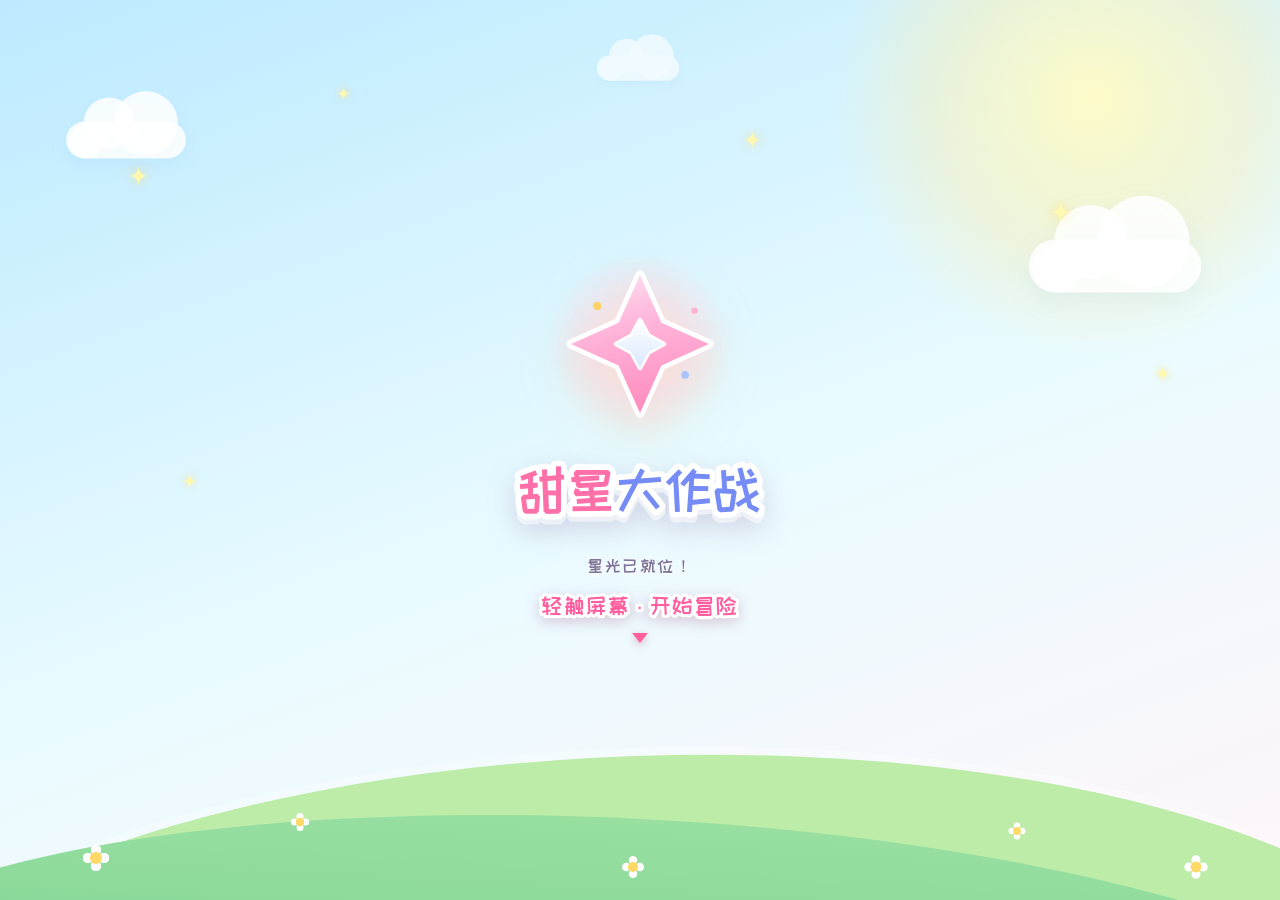
==== commit b8659dbf: "feat: 重命名游戏为甜星大作战，重构关卡循环为完整Lv1→Lv20单局 - 全局将游戏名从「星光保卫战」更改为「甜星大作战」，同步更新所有文档、UI、配置 - 重构关卡系统：每关为完整Lv1→Lv" ====
--- a/index.html
+++ b/index.html
@@ -4,11 +4,92 @@
 <meta charset="utf-8">
 <meta name="viewport" content="width=device-width,initial-scale=1,maximum-scale=1,user-scalable=no,viewport-fit=cover">
 <meta name="theme-color" content="#bdeaff">
-<title>星光保卫战 · Starlight Sweets</title>
+<title>甜星大作战 · SWEET STAR BLITZ</title>
 <link rel="stylesheet" href="style.css">
 </head>
 <body>
 <canvas id="game"></canvas>
+
+<!-- 加载首屏：与首页共用同一片糖果世界，主角做主体，进度=星光汇聚 -->
+<div id="loading" role="status" aria-live="polite" aria-label="游戏资源加载中">
+  <div class="home-world load-world" aria-hidden="true">
+    <div class="sun-glow"></div>
+    <div class="cloud cloud-a"><i></i><i></i><i></i></div>
+    <div class="cloud cloud-b"><i></i><i></i><i></i></div>
+    <div class="cloud cloud-c"><i></i><i></i><i></i></div>
+    <div class="home-stars">
+      <i style="--x:10%;--y:18%;--d:0s;--s:1"></i><i style="--x:26%;--y:9%;--d:.7s;--s:.7"></i>
+      <i style="--x:58%;--y:14%;--d:1.4s;--s:.9"></i><i style="--x:82%;--y:22%;--d:.3s;--s:1.1"></i>
+      <i style="--x:90%;--y:40%;--d:1s;--s:.8"></i><i style="--x:14%;--y:52%;--d:1.5s;--s:.75"></i>
+    </div>
+    <div class="hill hill-back"></div>
+    <div class="hill hill-front"></div>
+    <div class="flower-field"><i></i><i></i><i></i><i></i><i></i><i></i><i></i><i></i></div>
+  </div>
+  <div class="load-burst" aria-hidden="true"></div>
+  <div class="load-core">
+    <!-- 品牌 LOGO：纯 SVG 内联绘制，不依赖任何网络图片，加载首帧即成形，永不穿帮 -->
+    <div class="load-logo" aria-hidden="true">
+      <svg viewBox="0 0 160 160" xmlns="http://www.w3.org/2000/svg">
+        <defs>
+          <radialGradient id="lgHalo" cx="50%" cy="50%" r="52%">
+            <stop offset="0" stop-color="#fff0bd" stop-opacity=".9"/>
+            <stop offset=".55" stop-color="#ffd9ea" stop-opacity=".5"/>
+            <stop offset="1" stop-color="#ffd9ea" stop-opacity="0"/>
+          </radialGradient>
+          <!-- 主星：近白 → 草莓粉，与标题粉色同一色系 -->
+          <linearGradient id="lgStar" x1="0" y1="0" x2=".2" y2="1">
+            <stop offset="0" stop-color="#ffe0f0"/>
+            <stop offset=".42" stop-color="#ffb6db"/>
+            <stop offset="1" stop-color="#ff8fc0"/>
+          </linearGradient>
+          <!-- 中心星：白 → 浅蓝，呼应标题「大作战」的蓝 -->
+          <linearGradient id="lgCore" x1="0" y1="0" x2="0" y2="1">
+            <stop offset="0" stop-color="#ffffff"/>
+            <stop offset="1" stop-color="#d8e8ff"/>
+          </linearGradient>
+        </defs>
+
+        <!-- 光晕：柔和粉黄，只做氛围，不抢主体 -->
+        <circle class="logo-halo" cx="80" cy="80" r="74" fill="url(#lgHalo)"/>
+
+        <!-- 主星：尖角四角星 + 白色圆角描边（与标题文字同一手法），腰收细才有"闪光"锐度 -->
+        <path d="M80 22 L98 62 L138 80 L98 98 L80 138 L62 98 L22 80 L62 62 Z"
+              fill="url(#lgStar)" stroke="#ffffff" stroke-width="8"
+              stroke-linejoin="round" paint-order="stroke"/>
+
+        <!-- 中心星：缩小到主星约三分之一，保证粉色主体不被掏空 -->
+        <path d="M80 60 L87 73 L100 80 L87 87 L80 100 L73 87 L60 80 L73 73 Z"
+              fill="url(#lgCore)" stroke="#ffffff" stroke-width="4"
+              stroke-linejoin="round" paint-order="stroke"/>
+
+        <!-- 糖粒：对角分布，暗示"甜"，不参与主体构图 -->
+        <circle cx="44" cy="48" r="3.6" fill="#ffd166"/>
+        <circle cx="118" cy="106" r="3.2" fill="#a9c4ff"/>
+        <circle cx="126" cy="52" r="2.8" fill="#ffb3d0"/>
+      </svg>
+    </div>
+    <!-- 标题用 SVG 文字：stroke + paint-order:stroke 描边在填充下层，绝不侵蚀字形（text-shadow 描边会糊死笔画） -->
+    <svg class="load-title" viewBox="0 0 380 86" role="img" aria-label="甜星大作战">
+      <text x="190" y="64" text-anchor="middle">
+        <tspan class="lt-pink">甜星</tspan><tspan class="lt-blue">大作战</tspan>
+      </text>
+    </svg>
+    <div class="load-track"><i id="loadFill"></i></div>
+    <p class="load-status">
+      <span id="loadSub">正在收集星光…</span>
+      <i class="load-dot" aria-hidden="true"></i>
+      <b id="loadPct">0%</b>
+    </p>
+    <button id="loadStart" class="load-start hidden" type="button">
+      <!-- 同样用 SVG 文字：HTML 文本的 -webkit-text-stroke 不支持 paint-order，会在小字号上糊死笔画 -->
+      <svg class="ls-svg" viewBox="0 0 300 42" role="img" aria-label="轻触屏幕，开始冒险">
+        <text x="150" y="31" text-anchor="middle">轻触屏幕 · 开始冒险</text>
+      </svg>
+      <i class="ls-arrow" aria-hidden="true"></i>
+    </button>
+  </div>
+</div>
 
 <!-- 左上角全局设置入口：Q 版齿轮，点击弹出设置浮窗（音效/震屏/闪光） -->
 <button id="settingsBtn" class="icon-btn" type="button" aria-label="打开设置" aria-haspopup="dialog" aria-controls="settingsPanel" aria-expanded="false">
@@ -125,16 +206,16 @@
     </div>
     <div class="hill hill-back"></div>
     <div class="hill hill-front"></div>
-    <div class="flower-field"><i></i><i></i><i></i><i></i><i></i></div>
+    <div class="flower-field"><i></i><i></i><i></i><i></i><i></i><i></i><i></i><i></i></div>
   </div>
 
   <main class="home-shell">
     <section class="home-copy" aria-labelledby="gameTitle">
-      <div class="eyebrow"><i></i> STARLIGHT GUARD <i></i></div>
+      <div class="eyebrow"><i></i> SWEET STAR BLITZ <i></i></div>
       <div class="title-wrap">
         <span class="title-spark" aria-hidden="true">✦</span>
-        <h1 id="gameTitle"><span class="title-pink">星光</span><span class="title-blue">保卫战</span></h1>
-        <span class="title-ribbon">和伙伴一起，守护闪闪发光的世界</span>
+        <h1 id="gameTitle"><span class="title-pink">甜星</span><span class="title-blue">大作战</span></h1>
+        <span class="title-ribbon">和伙伴一起，奔向闪闪发光的世界</span>
       </div>
       <p class="home-tagline">收集星星，结识甜点伙伴<br>开启一场软乎乎的魔法冒险</p>
       <button class="btn home-play" id="startBtn" aria-label="开始冒险，选择关卡">
@@ -151,7 +232,7 @@
     </section>
 
     <section class="hero-area" aria-label="主角和星灵伙伴">
-      <div class="hero-rings" aria-hidden="true"><i></i><i></i><i></i></div>
+      <div class="hero-rings" aria-hidden="true"><i></i><i></i><i></i><i></i><i></i><i></i></div>
       <div class="speech-bubble"><span>今天也要</span><strong>闪闪发光！</strong></div>
       <div class="hero-character"><canvas class="rig-canvas" data-kind="player" data-pose="cheer" aria-label="星光小法师"></canvas></div>
       <div class="companion companion-left">
@@ -173,9 +254,12 @@
   </div>
 </div>
 
+<!-- 全局转场：几朵白云从四角涌来合拢填满，切换后再散开。
+     云来自首页的同一个世界（云/天空/草地），配色沿用画面本身的蓝白，不另起一套。 -->
 <div id="sceneTransition" class="hidden" aria-hidden="true">
-  <div class="transition-burst"></div><img class="transition-star" src="assets/starlight-shard.svg" alt="">
-  <span>星光出发</span>
+  <div class="cloud-base"></div>
+</div>
+</div>
 </div>
 
 <div id="levels" class="screen hidden">
@@ -198,8 +282,8 @@
     <div>用时 <b id="rTime">00:00</b></div>
     <div>达到等级 <b id="rLevel">1</b></div>
     <div>击退数 <b id="rKills">0</b></div>
-    <div>拾取星星 <b id="rXp">0</b></div>
-  </div>
+  </div>
+  <div class="result-build"><span>最终构筑</span><b id="rBuild">—</b></div>
   <div class="result-btns">
     <button class="btn" id="nextBtn">下一关 ➜</button>
     <button class="btn ghost" id="againBtn">重试本关</button>
--- a/style.css
+++ b/style.css
@@ -1,3 +1,10 @@
+  /* 站酷快乐体（OFL 开源可商用）子集：只含本项目用到的字符，96KB。
+     用作标题/演示体的可爱字体；小正文仍走系统字体保证可读性。 */
+  @font-face{
+    font-family:'StarlightRound';
+    src:url('assets/fonts/zcool-kuaile-subset.woff2') format('woff2');
+    font-weight:400; font-style:normal; font-display:swap;
+  }
   :root{
     --bg:#eafbff; --panel:#ffffff; --panel2:#fff6fb; --line:#ffd9e8;
     --txt:#4a3d63; --dim:#8b7fa3; --acc:#ff8fbc; --gold:#ffb43c;
@@ -115,7 +122,8 @@
   h2{margin:0 0 6px;font-size:clamp(24px,6vw,38px);font-weight:900;color:#d35a90;
     text-shadow:0 2px 0 #fff,0 4px 10px rgba(211,90,144,.2);}
   .sub{color:var(--dim);font-size:14px;margin-bottom:20px;font-weight:700;}
-  .btn{cursor:pointer;border:none;border-radius:999px;padding:14px 40px;font-size:18px;font-weight:900;color:#fff;
+  .btn{cursor:pointer;border:none;border-radius:999px;padding:14px 40px;font-size:19px;color:#fff;
+    font-family:'StarlightRound','Yuanti SC','Hiragino Maru Gothic ProN',sans-serif;
     background:linear-gradient(90deg,#ff8fbc,#b57cff);box-shadow:0 8px 22px rgba(255,143,188,.4),inset 0 -3px 0 rgba(0,0,0,.08);
     transition:.15s;letter-spacing:1px;}
   .btn:hover{transform:translateY(-3px);box-shadow:0 12px 28px rgba(181,124,255,.45),inset 0 -3px 0 rgba(0,0,0,.08);}
@@ -164,8 +172,139 @@
 
   /* ===== 结算 ===== */
   .result-btns{display:flex;gap:12px;flex-wrap:wrap;justify-content:center;}
-  .stats{display:grid;grid-template-columns:1fr 1fr;gap:10px 26px;margin:6px 0 22px;color:var(--dim);font-size:15px;font-weight:700;}
+  .stats{display:grid;grid-template-columns:1fr 1fr;gap:10px 26px;margin:6px 0 12px;color:var(--dim);font-size:15px;font-weight:700;}
   .stats b{color:#d35a90;}
+  .result-build{margin:0 0 20px;padding:10px 16px;background:#fff6fa;border:1px solid var(--line);border-radius:12px;
+    color:var(--dim);font-size:12px;font-weight:700;line-height:1.7;text-align:center;}
+  .result-build span{display:block;font-size:11px;color:#b9a9c9;margin-bottom:2px;}
+  .result-build b{color:#8a5fa8;font-size:13px;word-break:break-all;}
+
+  /* ===== 加载首屏：品牌 LOGO + 名称 + 动画，过渡进主页 ===== */
+  #loading{position:fixed;inset:0;z-index:100;display:flex;align-items:center;justify-content:center;
+    background:linear-gradient(160deg,#bdeaff 0%,#eafbff 55%,#fff5fa 100%);overflow:hidden;
+    transition:opacity .45s ease,visibility .45s;}
+  #loading.done{opacity:0;visibility:hidden;pointer-events:none;}
+  .load-world{position:absolute;inset:0;}  /* 复用 .home-world 的太阳/云/星/山丘/花 */
+  .load-burst{position:absolute;left:50%;top:42%;width:26vmin;height:26vmin;margin:-13vmin 0 0 -13vmin;
+    border-radius:50%;pointer-events:none;opacity:0;
+    background:repeating-conic-gradient(from 0deg,rgba(255,218,111,.5) 0deg 8deg,transparent 8deg 22deg);
+    transform:scale(.2) rotate(0);}
+  .load-core{position:relative;z-index:3;display:flex;flex-direction:column;align-items:center;
+    justify-content:center;width:100%;height:100%;padding:0 24px;box-sizing:border-box;text-align:center;}
+  /* 品牌 LOGO：SVG 徽章，射线缓转 + 星点呼吸，是加载页唯一主体 */
+  .load-logo{width:min(46vw,190px);aspect-ratio:1;margin-bottom:14px;
+    filter:drop-shadow(0 14px 22px rgba(255,170,80,.28));}
+  .load-logo svg{display:block;width:100%;height:100%;}
+  /* 光晕缓慢呼吸：加载中有"活"的感觉又不喧哗。
+     原旋转光线已移除——它紧贴星尖，视觉上会把上下角"延长"成拉长错觉，且与"甜"的调性不搭。 */
+  .load-logo .logo-halo{animation:haloPulse 3.4s ease-in-out infinite;}
+  @keyframes haloPulse{0%,100%{opacity:.72;}50%{opacity:1;}}
+  /* 就绪态呼吸：只做位移不做缩放，避免与爆发动画的 scale 争同一属性造成跳变 */
+  #loading.ready .load-logo{animation:logoBreathe 2.2s ease-in-out infinite;}
+  @keyframes logoBreathe{0%,100%{transform:translateY(0);}50%{transform:translateY(-7px);}}
+  /* 标题：可爱圆体 + SVG 精确描边（paint-order 让描边垫在填充下方，笔画不被糊死） */
+  .load-title{display:block;width:min(84vw,330px);height:auto;margin:0 0 12px;overflow:visible;
+    filter:drop-shadow(0 5px 0 rgba(255,255,255,.55)) drop-shadow(0 10px 14px rgba(120,80,140,.22));}
+  .load-title text{
+    font-family:'StarlightRound','Yuanti SC','Hiragino Maru Gothic ProN','PingFang SC',sans-serif;
+    font-size:60px;letter-spacing:1px;
+    stroke:#fff;stroke-width:13;paint-order:stroke;stroke-linejoin:round;stroke-linecap:round;}
+  .load-title .lt-pink{fill:#ff6fa8;}
+  .load-title .lt-blue{fill:#758bf5;}
+  /* 状态行：提示文案 + 百分比同行，紧贴进度条下方，不再被拆成两段 */
+  .load-status{display:flex;align-items:center;justify-content:center;gap:9px;width:min(280px,74vw);
+    font-family:'StarlightRound','Yuanti SC','Hiragino Maru Gothic ProN',sans-serif;
+    font-size:17px;color:#7d7298;margin:11px 0 26px;letter-spacing:1.5px;
+    text-shadow:0 1px 0 #fff,0 0 10px rgba(255,255,255,.9);}
+  .load-status #loadSub{transition:opacity .25s ease;}
+  .load-status .load-dot{width:5px;height:5px;border-radius:50%;flex:0 0 auto;
+    background:#ffb7d5;box-shadow:0 0 6px rgba(255,150,190,.55);}
+  .load-status b{color:#e2558f;font-size:18px;font-weight:400;font-variant-numeric:tabular-nums;
+    letter-spacing:0;}
+  /* 进度条：胶囊糖果色，与首页控件同一套粉边 */
+  .load-track{width:min(280px,74vw);height:15px;border-radius:999px;background:rgba(255,255,255,.9);
+    border:2px solid var(--line);overflow:hidden;box-shadow:inset 0 2px 5px rgba(120,90,160,.14);}
+  .load-track i{display:block;height:100%;width:0%;border-radius:999px;
+    background:linear-gradient(90deg,#5ac8ff,#ff8fbc,#ffb43c);transition:width .25s ease-out;
+    box-shadow:0 0 10px rgba(255,180,120,.6);}
+  /* 进入提示：无底色、全屏可点，纯文字 + 粉描边 + 下坠箭头 */
+  .load-start{display:flex;flex-direction:column;align-items:center;gap:9px;
+    width:auto;min-height:0;padding:8px 14px;margin-top:4px;
+    background:none;border:none;box-shadow:none;border-radius:0;
+    opacity:0;transform:translateY(8px);pointer-events:none;
+    transition:opacity .4s ease,transform .4s ease,margin-top .4s ease;cursor:pointer;-webkit-tap-highlight-color:transparent;}
+  /* 进入提示文字：SVG 文字 + paint-order:stroke，描边只在下层外扩，不侵占笔画 */
+  .ls-svg{display:block;width:min(70vw,268px);height:auto;overflow:visible;
+    filter:drop-shadow(0 4px 7px rgba(150,60,110,.26));}
+  .ls-svg text{
+    font-family:'StarlightRound','Yuanti SC','Hiragino Maru Gothic ProN',sans-serif;
+    font-size:25px;letter-spacing:1px;
+    fill:#ff5f9e;stroke:#fff;stroke-width:7;
+    paint-order:stroke;stroke-linejoin:round;stroke-linecap:round;}
+  .ls-arrow{width:0;height:0;border-left:8px solid transparent;border-right:8px solid transparent;
+    border-top:10px solid #ff5f9e;
+    filter:drop-shadow(0 3px 4px rgba(150,60,110,.35));
+    animation:lsArrow 1.5s ease-in-out infinite;}
+  @keyframes lsArrow{0%,100%{transform:translateY(0);opacity:.5;}50%{transform:translateY(5px);opacity:1;}}
+  @keyframes lsBreathe{0%,100%{opacity:.72;}50%{opacity:1;}}
+  /* 就绪态：进度让位给按钮，整屏可点 */
+  #loading.ready{cursor:pointer;}
+  #loading.ready .load-track{opacity:0;transform:translateY(-6px);pointer-events:none;}
+  /* 就绪态：圆点与百分比退场，只留引导语居中，避免文字与数字被硬拆 */
+  #loading.ready .load-dot,#loading.ready #loadPct{display:none;}
+  #loading.ready .load-status{margin:0 0 30px;}
+  /* 就绪态：进度条与百分比变透明但仍占位，用负 margin 把提示上提，填补空档 */
+  #loading.ready .load-start{opacity:1;transform:translateY(0);margin-top:-30px;pointer-events:auto;
+    animation:lsBreathe 2s ease-in-out infinite .2s;}
+  .load-track{transition:opacity .3s ease,transform .3s ease;}
+  /* ===== 全局转场：云朵合拢 =====
+     四朵与首页同款的大云（胶囊+三个圆）从左上/右上/左下/右下收拢进来，
+     彼此重叠成一整片，切换后再胀开淡出。
+     关键：云保持大尺寸平移，不靠放大 —— 放大 8 倍会变成看不出形状的白块。
+     配色就是画面自身的白与淡蓝，不另起一套；全程只有"云在收拢"一件事。 */
+  #sceneTransition{position:fixed;inset:0;z-index:120;pointer-events:none;visibility:hidden;overflow:hidden;}
+  #sceneTransition.on,#sceneTransition.out{visibility:visible;pointer-events:auto;}
+
+  /* 白色兜底：跑道形云朵四角天生有空隙，末期由这层填平，保证无缝 */
+  /* 天空底：转场的"底"是天空，不是白。云只负责好看，遮挡交给这片天。 */
+  .cloud-base{position:absolute;left:50%;top:50%;width:64px;height:64px;
+    margin:-32px 0 0 -32px;border-radius:50%;transform:scale(0);opacity:0;
+    background:linear-gradient(178deg,#a9defb 0%,#c6ecfd 42%,#e2f5ff 100%);}
+
+  /* 云直接用参考图抠出来的透明 PNG —— 形状就是美术图里的云，不再用 CSS 拼几何体 */
+  .wc{position:absolute;width:290px;height:180px;
+    background-repeat:no-repeat;background-position:center bottom;background-size:contain;
+    transform-origin:0 0;opacity:0;
+    filter:drop-shadow(0 8px 15px rgba(110,158,205,.3));}
+
+
+  /* 四朵分别守四个角，最终尺寸足以两两重叠盖满，且有底部一朵压住草地 */
+
+  #sceneTransition.on .wc{animation:cloudIn .5s cubic-bezier(.16,1,.3,1) forwards;}
+  /* 纯横向对穿：左列从左侧横穿到右边，右列从右侧横穿到左边，全程只动 translateX */
+  @keyframes cloudIn{
+    0%{transform:translateX(var(--fx)) scale(var(--fs));opacity:0;}
+    18%{opacity:1;}
+    100%{transform:translateX(0) scale(var(--fs));opacity:1;}
+  }
+  #sceneTransition.on .cloud-base{animation:baseFill .34s cubic-bezier(.16,1,.3,1) .06s forwards;}
+  @keyframes baseFill{
+    0%{transform:scale(.2);opacity:0;}
+    22%{opacity:1;}
+    100%{transform:scale(60);opacity:1;}
+  }
+
+  /* 散开：整片云一起胀开并淡出，像被风吹散，而不是一块板缩回去 */
+  #sceneTransition.out .cloud-base{opacity:0;animation:none;transition:opacity .36s ease-out .16s;}
+  /* 退场：沿各自来的那一侧滑出去，与进场对称 */
+  /* 退场：沿同一方向继续横穿出屏幕，与进场构成一次完整的"对穿" */
+  #sceneTransition.out .wc{opacity:1;animation:none;
+    transform:translateX(var(--outx,130vw)) scale(var(--fs));
+    transition:transform .52s cubic-bezier(.4,0,.2,1) var(--outd,0s);}
+
+  /* 首页入场：从 1.04 微放大落到原位，像镜头跟上，缓动与光幕一致 */
+  #menu.home-enter{animation:homeEnter .5s cubic-bezier(.16,1,.3,1) both;}
+  @keyframes homeEnter{from{opacity:0;transform:scale(1.04);}to{opacity:1;transform:scale(1);}}
 
   #toast{position:fixed;top:150px;left:50%;transform:translateX(-50%) translateY(-10px);z-index:30;
     background:rgba(255,255,255,.95);border:2px solid var(--acc);color:#c25a86;padding:8px 22px;border-radius:999px;
@@ -267,7 +406,8 @@
   .eyebrow i{width:6px;height:6px;background:#ffbc57;transform:rotate(45deg);border-radius:2px;}
   .title-wrap{position:relative;margin-top:18px;}
   #menu h1{position:relative;margin:0;font-size:clamp(52px,6.4vw,84px);line-height:1.08;letter-spacing:2px;
-    filter:none;white-space:nowrap;}
+    filter:none;white-space:nowrap;
+    font-family:'StarlightRound','Yuanti SC','Hiragino Maru Gothic ProN',sans-serif;}
   #menu h1 span{display:inline-block;-webkit-text-stroke:7px #fff;paint-order:stroke fill;
     text-shadow:0 6px 0 rgba(112,102,177,.14),0 10px 22px rgba(106,124,190,.16);}
   #menu h1 .title-pink{color:#ff76ad;transform:rotate(-2deg);}
@@ -420,17 +560,6 @@
   #levels{background:radial-gradient(circle at 50% 20%,#fff 0%,#edf8ff 55%,#e4f2ff 100%);}
   #levels:not(.hidden)>h2,#levels:not(.hidden)>.sub,#levels:not(.hidden)>.btn{animation:level-pop .28s ease-out both;}
   #levelGrid .lv{animation:tile-in .28s ease-out both;animation-delay:calc(var(--i,0)*18ms);}
-  #sceneTransition{position:fixed;inset:0;z-index:80;display:grid;place-items:center;pointer-events:none;opacity:0;
-    background:rgba(237,248,255,.94);transition:opacity .3s ease-out;}
-  #sceneTransition.active{opacity:1;pointer-events:auto;}
-  .transition-burst{position:absolute;width:20vmin;height:20vmin;border-radius:50%;
-    background:repeating-conic-gradient(from 0deg,rgba(255,218,111,.32) 0deg 8deg,transparent 8deg 22deg);
-    transform:scale(.2) rotate(0deg);transition:transform .45s ease-out;}
-  #sceneTransition.active .transition-burst{transform:scale(5) rotate(20deg);}
-  .transition-star{position:relative;width:86px;height:86px;filter:drop-shadow(0 5px 0 #fff) drop-shadow(0 0 22px #ffc966);
-    transform:scale(.2) rotate(-30deg);transition:transform .42s cubic-bezier(.16,1,.3,1);}
-  #sceneTransition.active .transition-star{transform:scale(1) rotate(0);}
-  #sceneTransition>span{position:absolute;top:calc(50% + 65px);color:#9b83bd;font-size:16px;font-weight:900;letter-spacing:4px;}
 
   @keyframes home-copy-in{from{opacity:0;transform:translateY(20px)}to{opacity:1;transform:none}}
   @keyframes hero-area-in{from{opacity:0;transform:translateY(28px) scale(.94)}to{opacity:1;transform:none}}
@@ -529,5 +658,5 @@
   }
 
   @media (prefers-reduced-motion:reduce){
-    .home-screen *,#sceneTransition *,#levels *,#settingsOverlay *,#hud *{animation:none!important;transition-duration:.01ms!important;transition-delay:0ms!important;}
-  }
+    #loading *,#loading,.home-screen *,#sceneTransition *,#levels *,#settingsOverlay *,#hud *{animation:none!important;transition-duration:.01ms!important;transition-delay:0ms!important;}
+  }
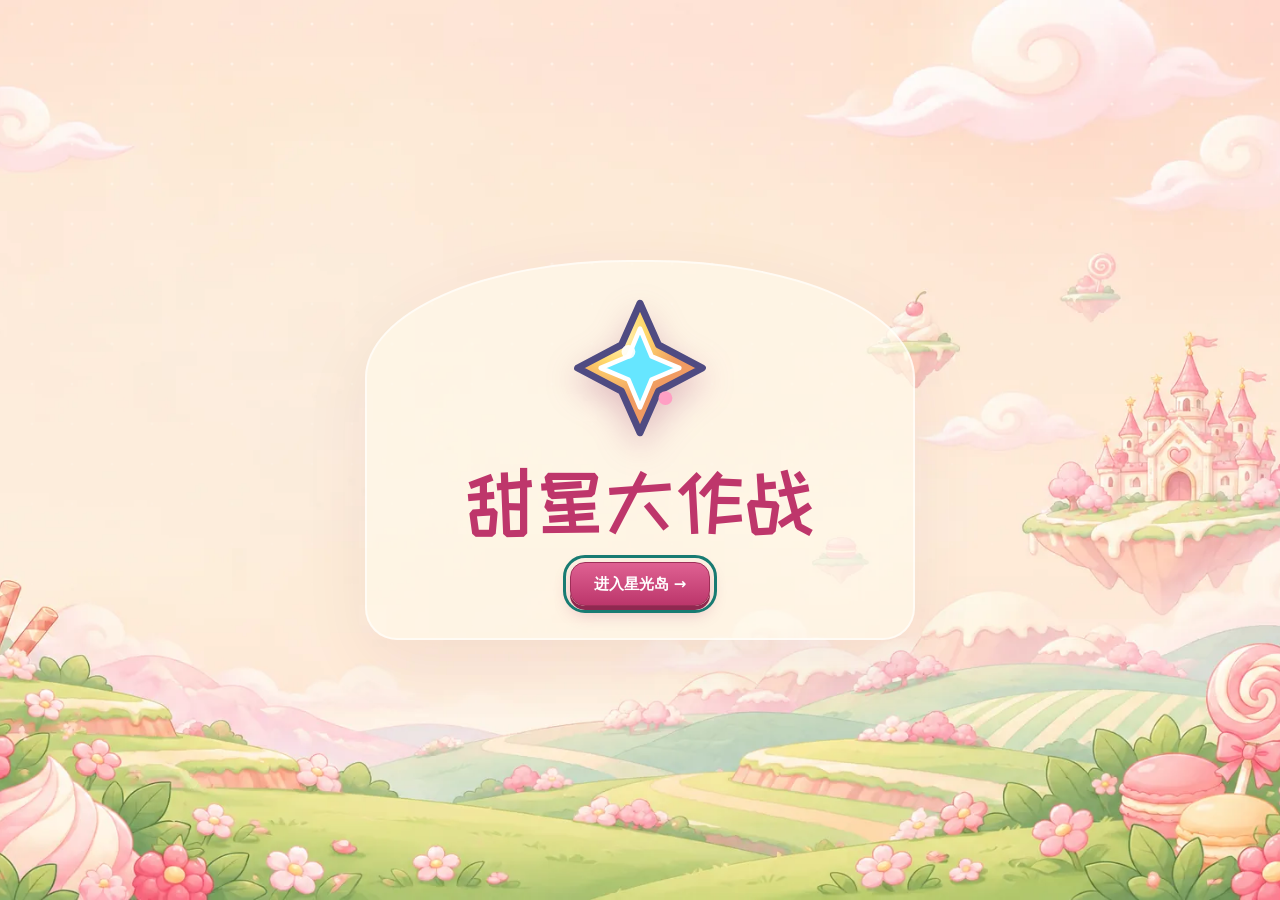
==== commit 6715d6d5: "feat: 替换角色精灵为WebP并新增地块系统及多项优化 新增地形地块系统，替换所有角色怪物精灵为WebP格式，优化输入控制、音效及关卡配置，修复停顿逻辑，适配主题Boss新精灵，更新设置图标与相关" ====
--- a/index.html
+++ b/index.html
@@ -10,84 +10,13 @@
 <body>
 <canvas id="game"></canvas>
 
-<!-- 加载首屏：与首页共用同一片糖果世界，主角做主体，进度=星光汇聚 -->
-<div id="loading" role="status" aria-live="polite" aria-label="游戏资源加载中">
-  <div class="home-world load-world" aria-hidden="true">
-    <div class="sun-glow"></div>
-    <div class="cloud cloud-a"><i></i><i></i><i></i></div>
-    <div class="cloud cloud-b"><i></i><i></i><i></i></div>
-    <div class="cloud cloud-c"><i></i><i></i><i></i></div>
-    <div class="home-stars">
-      <i style="--x:10%;--y:18%;--d:0s;--s:1"></i><i style="--x:26%;--y:9%;--d:.7s;--s:.7"></i>
-      <i style="--x:58%;--y:14%;--d:1.4s;--s:.9"></i><i style="--x:82%;--y:22%;--d:.3s;--s:1.1"></i>
-      <i style="--x:90%;--y:40%;--d:1s;--s:.8"></i><i style="--x:14%;--y:52%;--d:1.5s;--s:.75"></i>
-    </div>
-    <div class="hill hill-back"></div>
-    <div class="hill hill-front"></div>
-    <div class="flower-field"><i></i><i></i><i></i><i></i><i></i><i></i><i></i><i></i></div>
-  </div>
-  <div class="load-burst" aria-hidden="true"></div>
+<div id="loading" class="story-sky" aria-label="游戏入口">
   <div class="load-core">
-    <!-- 品牌 LOGO：纯 SVG 内联绘制，不依赖任何网络图片，加载首帧即成形，永不穿帮 -->
-    <div class="load-logo" aria-hidden="true">
-      <svg viewBox="0 0 160 160" xmlns="http://www.w3.org/2000/svg">
-        <defs>
-          <radialGradient id="lgHalo" cx="50%" cy="50%" r="52%">
-            <stop offset="0" stop-color="#fff0bd" stop-opacity=".9"/>
-            <stop offset=".55" stop-color="#ffd9ea" stop-opacity=".5"/>
-            <stop offset="1" stop-color="#ffd9ea" stop-opacity="0"/>
-          </radialGradient>
-          <!-- 主星：近白 → 草莓粉，与标题粉色同一色系 -->
-          <linearGradient id="lgStar" x1="0" y1="0" x2=".2" y2="1">
-            <stop offset="0" stop-color="#ffe0f0"/>
-            <stop offset=".42" stop-color="#ffb6db"/>
-            <stop offset="1" stop-color="#ff8fc0"/>
-          </linearGradient>
-          <!-- 中心星：白 → 浅蓝，呼应标题「大作战」的蓝 -->
-          <linearGradient id="lgCore" x1="0" y1="0" x2="0" y2="1">
-            <stop offset="0" stop-color="#ffffff"/>
-            <stop offset="1" stop-color="#d8e8ff"/>
-          </linearGradient>
-        </defs>
-
-        <!-- 光晕：柔和粉黄，只做氛围，不抢主体 -->
-        <circle class="logo-halo" cx="80" cy="80" r="74" fill="url(#lgHalo)"/>
-
-        <!-- 主星：尖角四角星 + 白色圆角描边（与标题文字同一手法），腰收细才有"闪光"锐度 -->
-        <path d="M80 22 L98 62 L138 80 L98 98 L80 138 L62 98 L22 80 L62 62 Z"
-              fill="url(#lgStar)" stroke="#ffffff" stroke-width="8"
-              stroke-linejoin="round" paint-order="stroke"/>
-
-        <!-- 中心星：缩小到主星约三分之一，保证粉色主体不被掏空 -->
-        <path d="M80 60 L87 73 L100 80 L87 87 L80 100 L73 87 L60 80 L73 73 Z"
-              fill="url(#lgCore)" stroke="#ffffff" stroke-width="4"
-              stroke-linejoin="round" paint-order="stroke"/>
-
-        <!-- 糖粒：对角分布，暗示"甜"，不参与主体构图 -->
-        <circle cx="44" cy="48" r="3.6" fill="#ffd166"/>
-        <circle cx="118" cy="106" r="3.2" fill="#a9c4ff"/>
-        <circle cx="126" cy="52" r="2.8" fill="#ffb3d0"/>
-      </svg>
-    </div>
-    <!-- 标题用 SVG 文字：stroke + paint-order:stroke 描边在填充下层，绝不侵蚀字形（text-shadow 描边会糊死笔画） -->
-    <svg class="load-title" viewBox="0 0 380 86" role="img" aria-label="甜星大作战">
-      <text x="190" y="64" text-anchor="middle">
-        <tspan class="lt-pink">甜星</tspan><tspan class="lt-blue">大作战</tspan>
-      </text>
-    </svg>
+    <img class="load-logo" src="assets/starlight-shard.svg" alt="">
+    <h1>甜星大作战</h1>
     <div class="load-track"><i id="loadFill"></i></div>
-    <p class="load-status">
-      <span id="loadSub">正在收集星光…</span>
-      <i class="load-dot" aria-hidden="true"></i>
-      <b id="loadPct">0%</b>
-    </p>
-    <button id="loadStart" class="load-start hidden" type="button">
-      <!-- 同样用 SVG 文字：HTML 文本的 -webkit-text-stroke 不支持 paint-order，会在小字号上糊死笔画 -->
-      <svg class="ls-svg" viewBox="0 0 300 42" role="img" aria-label="轻触屏幕，开始冒险">
-        <text x="150" y="31" text-anchor="middle">轻触屏幕 · 开始冒险</text>
-      </svg>
-      <i class="ls-arrow" aria-hidden="true"></i>
-    </button>
+    <p class="load-status" role="status"><span id="loadSub">正在收集星光…</span><b id="loadPct">0%</b></p>
+    <button id="loadStart" class="btn hidden" type="button">进入星光岛 <span aria-hidden="true">→</span></button>
   </div>
 </div>
 
@@ -146,27 +75,31 @@
 
 <div id="hud">
   <div class="hud-top">
-    <div class="hud-player">
-      <div class="hud-avatar" aria-hidden="true">
-        <svg viewBox="0 0 24 24"><path d="M12 3.2c1 2.6 2.2 3.8 4.8 4.8-2.6 1-3.8 2.2-4.8 4.8-1-2.6-2.2-3.8-4.8-4.8 2.6-1 3.8-2.2 4.8-4.8z"/><circle cx="17.2" cy="15.6" r="1.7"/><circle cx="7" cy="16.8" r="1.1"/></svg>
-        <span class="hud-lv"><small>LV</small><b id="hLevel">1</b></span>
-      </div>
-      <div class="hud-bars">
-        <div class="hbar hp" id="hpBar">
-          <span class="hbar-ico" aria-hidden="true">
-            <svg viewBox="0 0 24 24"><path d="M12 20.6C6.4 16.4 3.2 12.9 3.2 9.3 3.2 6.4 5.4 4.4 8 4.4c1.7 0 3.1.8 4 2.1.9-1.3 2.3-2.1 4-2.1 2.6 0 4.8 2 4.8 4.9 0 3.6-3.2 7.1-8.8 11.3z"/><ellipse class="shine" cx="8.4" cy="8.6" rx="1.7" ry="1.1" transform="rotate(-24 8.4 8.6)"/></svg>
-          </span>
-          <div class="hbar-track"><i id="hpFill"></i><span class="hbar-text" id="hpText">100 / 100</span></div>
-        </div>
-        <div class="hbar xp">
-          <span class="hbar-ico" aria-hidden="true">
-            <svg viewBox="0 0 24 24"><path d="M12 2.8l2.6 5.5 6 .8-4.4 4.2 1.1 5.9L12 16.4l-5.3 2.8 1.1-5.9L3.4 9.1l6-.8L12 2.8z"/><ellipse class="shine" cx="9.3" cy="8.2" rx="1.5" ry="0.9" transform="rotate(-30 9.3 8.2)"/></svg>
-          </span>
-          <div class="hbar-track"><i id="xpFill"></i><span class="hbar-text dim">经验</span></div>
-        </div>
-      </div>
-    </div>
-    <div class="hud-right">
+    <div class="hud-avatar" aria-label="角色等级">
+      <span class="hud-portrait"><img src="assets/characters/player-star.webp" alt=""></span>
+      <span class="hud-lv">Lv.<b id="hLevel">1</b></span>
+    </div>
+    <div class="hud-bars">
+      <div class="hbar hp" id="hpBar">
+        <span class="hbar-ico" aria-hidden="true">
+          <svg viewBox="0 0 24 24"><path d="M12 20.6C6.4 16.4 3.2 12.9 3.2 9.3 3.2 6.4 5.4 4.4 8 4.4c1.7 0 3.1.8 4 2.1.9-1.3 2.3-2.1 4-2.1 2.6 0 4.8 2 4.8 4.9 0 3.6-3.2 7.1-8.8 11.3z"/><ellipse class="shine" cx="8.4" cy="8.6" rx="1.7" ry="1.1" transform="rotate(-24 8.4 8.6)"/></svg>
+        </span>
+        <div class="hbar-track"><i id="hpFill"></i><span class="hbar-text" id="hpText">100 / 100</span></div>
+      </div>
+      <div class="hbar xp">
+        <span class="hbar-ico" aria-hidden="true">
+          <svg viewBox="0 0 24 24"><path d="M12 2.8l2.6 5.5 6 .8-4.4 4.2 1.1 5.9L12 16.4l-5.3 2.8 1.1-5.9L3.4 9.1l6-.8L12 2.8z"/><ellipse class="shine" cx="9.3" cy="8.2" rx="1.5" ry="0.9" transform="rotate(-30 9.3 8.2)"/></svg>
+        </span>
+        <div class="hbar-track"><i id="xpFill"></i><span class="hbar-text dim">经验</span></div>
+      </div>
+    </div>
+    <button id="pauseBtn" class="hud-pause" type="button" aria-label="暂停游戏" title="暂停 / 退出（Esc）">
+      <svg viewBox="0 0 24 24" aria-hidden="true"><rect x="4.5" y="3" width="5.6" height="18" rx="2.4"/><rect x="13.9" y="3" width="5.6" height="18" rx="2.4"/></svg>
+    </button>
+  </div>
+  <div class="hud-stage">
+    <span class="hud-act"><span class="hud-act-icon" id="hActIcon" aria-hidden="true">🌻</span><span id="hActName">阳光草地 · 第 1 关</span></span>
+    <div class="hud-stats">
       <div class="hud-stat" aria-label="本关用时">
         <svg viewBox="0 0 24 24" aria-hidden="true"><circle cx="12" cy="12.6" r="8.2"/><path d="M12 8v4.9l3.4 2.1"/><path d="M9 2.6h6" /></svg>
         <b id="hTime">00:00</b>
@@ -175,16 +108,10 @@
         <svg viewBox="0 0 24 24" aria-hidden="true"><path d="M12 3.4c4.4 0 7.6 3 7.6 7.2 0 2.5-1.1 4.3-2.9 5.4l-.4 3.2c-.1.8-.8 1.4-1.6 1.4h-5.4c-.8 0-1.5-.6-1.6-1.4l-.4-3.2c-1.8-1.1-2.9-2.9-2.9-5.4 0-4.2 3.2-7.2 7.6-7.2z"/><circle class="hole" cx="9.2" cy="11" r="1.7"/><circle class="hole" cx="14.8" cy="11" r="1.7"/><path class="hole" d="M11 15.4h2l-1 1.6z"/></svg>
         <b id="hKills">0</b>
       </div>
-      <button id="pauseBtn" class="hud-pause" type="button" aria-label="暂停并退出游戏" title="暂停 / 退出（Esc）">
-        <svg viewBox="0 0 24 24" aria-hidden="true"><rect x="6.2" y="4.6" width="4.4" height="14.8" rx="2"/><rect x="13.4" y="4.6" width="4.4" height="14.8" rx="2"/></svg>
-      </button>
-    </div>
-  </div>
-  <div class="hud-goal">
-    <span class="hud-act" id="hActName">🌼 阳光草地</span>
-    <div class="hbar-track goal"><i id="goalFill"></i><span class="hbar-text" id="hGoal">目标</span></div>
+    </div>
   </div>
   <div id="wpanel"></div>
+  <div id="toast"></div>
 </div>
 
 <div id="bossbar">
@@ -192,87 +119,53 @@
   <div class="bar boss"><i id="bossFill"></i></div>
 </div>
 
-<div id="menu" class="screen home-screen">
-  <div class="home-world" aria-hidden="true">
-    <div class="sun-glow"></div>
-    <div class="cloud cloud-a"><i></i><i></i><i></i></div>
-    <div class="cloud cloud-b"><i></i><i></i><i></i></div>
-    <div class="cloud cloud-c"><i></i><i></i><i></i></div>
-    <div class="home-stars">
-      <i style="--x:8%;--y:20%;--d:0s;--s:1"></i><i style="--x:22%;--y:10%;--d:.7s;--s:.7"></i>
-      <i style="--x:42%;--y:18%;--d:1.4s;--s:.85"></i><i style="--x:57%;--y:8%;--d:.3s;--s:1.1"></i>
-      <i style="--x:78%;--y:16%;--d:1s;--s:.8"></i><i style="--x:91%;--y:32%;--d:1.8s;--s:1"></i>
-      <i style="--x:12%;--y:57%;--d:1.2s;--s:.75"></i><i style="--x:48%;--y:62%;--d:.5s;--s:.65"></i>
-    </div>
-    <div class="hill hill-back"></div>
-    <div class="hill hill-front"></div>
-    <div class="flower-field"><i></i><i></i><i></i><i></i><i></i><i></i><i></i><i></i></div>
-  </div>
-
+<div id="menu" class="screen home-screen story-sky">
   <main class="home-shell">
     <section class="home-copy" aria-labelledby="gameTitle">
-      <div class="eyebrow"><i></i> SWEET STAR BLITZ <i></i></div>
-      <div class="title-wrap">
-        <span class="title-spark" aria-hidden="true">✦</span>
-        <h1 id="gameTitle"><span class="title-pink">甜星</span><span class="title-blue">大作战</span></h1>
-        <span class="title-ribbon">和伙伴一起，奔向闪闪发光的世界</span>
-      </div>
-      <p class="home-tagline">收集星星，结识甜点伙伴<br>开启一场软乎乎的魔法冒险</p>
-      <button class="btn home-play" id="startBtn" aria-label="开始冒险，选择关卡">
-        <span class="play-star" aria-hidden="true"><img src="assets/starlight-shard.svg" alt=""></span>
-        <span class="play-copy"><strong>开始冒险</strong><small>星光之旅等着你</small></span>
-        <span class="play-arrow" aria-hidden="true">›</span>
+      <div class="wordmark" lang="en">SWEET STAR BLITZ</div>
+      <h1 id="gameTitle">甜星<span>大作战</span></h1>
+      <p class="home-tagline">在星光岛收集星星，把小小的魔法变成自己的打法。</p>
+      <button class="btn home-play" id="startBtn" type="button">
+        <img src="assets/starlight-shard.svg" alt="">
+        <span class="play-copy"><strong>开始冒险</strong><small>选择冒险关卡</small></span>
+        <span aria-hidden="true">→</span>
       </button>
-      <div class="save-summary"><i></i><span id="menuProgress">冒险进度 · 已解锁 1 / 20 关</span></div>
-      <div class="feature-row" aria-label="游戏特色">
-        <span><i class="feature-dot move-dot"></i>自由移动</span>
-        <span><i class="feature-dot auto-dot"></i>自动攻击</span>
-        <span><i class="feature-dot card-dot"></i>升级三选一</span>
-      </div>
+      <p id="menuProgress"></p>
     </section>
-
-    <section class="hero-area" aria-label="主角和星灵伙伴">
-      <div class="hero-rings" aria-hidden="true"><i></i><i></i><i></i><i></i><i></i><i></i></div>
-      <div class="speech-bubble"><span>今天也要</span><strong>闪闪发光！</strong></div>
-      <div class="hero-character"><canvas class="rig-canvas" data-kind="player" data-pose="cheer" aria-label="星光小法师"></canvas></div>
-      <div class="companion companion-left">
-        <canvas class="rig-canvas" data-kind="spore" data-pose="idle" aria-label="伙伴棉棉"></canvas><span>棉棉</span>
-      </div>
-      <div class="companion companion-right">
-        <canvas class="rig-canvas" data-kind="split" data-pose="idle" aria-label="伙伴团子"></canvas><span>团子</span>
-      </div>
-      <div class="hero-platform" aria-hidden="true"><i></i></div>
-      <img class="orbit-spark spark-one" src="assets/starlight-shard.svg" alt="">
-      <img class="orbit-spark spark-two" src="assets/starlight-shard.svg" alt="">
-      <img class="orbit-spark spark-three" src="assets/starlight-shard.svg" alt="">
+    <section class="hero-area" aria-label="星光法师和甜点伙伴">
+      <div class="hero-orbit" aria-hidden="true"></div>
+      <div class="hero-character"><canvas class="rig-canvas" data-kind="player" data-pose="cheer" aria-label="星光法师"></canvas></div>
+      <figure class="companion companion-left">
+        <canvas class="rig-canvas" data-kind="spore" data-pose="idle" aria-hidden="true"></canvas><figcaption>棉棉</figcaption>
+      </figure>
+      <figure class="companion companion-right">
+        <canvas class="rig-canvas" data-kind="split" data-pose="idle" aria-hidden="true"></canvas><figcaption>团子</figcaption>
+      </figure>
     </section>
   </main>
-
-  <div class="home-bottom">
-    <div class="control-tip"><span>拖动屏幕移动</span><i></i><span>电脑 WASD / 方向键</span></div>
-    <div class="control-tip tip-settings"><span>左上角 ⚙ 可调整音效与动效</span></div>
-  </div>
-</div>
-
-<!-- 全局转场：几朵白云从四角涌来合拢填满，切换后再散开。
-     云来自首页的同一个世界（云/天空/草地），配色沿用画面本身的蓝白，不另起一套。 -->
+</div>
+
 <div id="sceneTransition" class="hidden" aria-hidden="true">
-  <div class="cloud-base"></div>
-</div>
-</div>
+  <div class="scene-iris"></div>
+  <img class="scene-spark" src="assets/starlight-shard.svg" alt="">
 </div>
 
 <div id="levels" class="screen hidden">
-  <h2>🗺️ 选择关卡</h2>
+  <h2>星光岛地图</h2>
   <div class="sub" id="levelSub">已解锁至第 1 关</div>
   <div id="levelGrid"></div>
   <button class="btn ghost" id="backMenuBtn">返回首页</button>
 </div>
 
 <div id="levelup" class="screen hidden">
-  <h2 id="upTitle">✨ 升级！选择强化</h2>
-  <div class="hint" id="upHint">点击卡牌选择</div>
-  <div id="cards"></div>
+  <section class="reward-drawer" role="dialog" aria-modal="true" aria-labelledby="upTitle">
+    <header class="reward-head">
+      <h2 id="upTitle">选择强化</h2>
+      <p id="upHint" aria-live="polite"></p>
+    </header>
+    <div id="cards"></div>
+    <button id="skipCardBtn" type="button">放弃本次强化 <span aria-hidden="true">→</span></button>
+  </section>
 </div>
 
 <div id="result" class="screen hidden">
@@ -301,16 +194,16 @@
       </span>
       <h2 id="pauseTitle">休息一下</h2>
     </div>
-    <p class="pause-sub">星光之旅先暂停，随时可以继续</p>
+    <p class="pause-sub" id="hGoal">升至 Lv20 迎战关底</p>
     <div class="pause-actions">
       <button class="btn pause-continue" id="pauseContinue" type="button">▶ 继续游戏</button>
+      <button class="btn ghost" id="pauseSettings" type="button" aria-haspopup="dialog" aria-controls="settingsPanel" aria-expanded="false">游戏设置</button>
       <button class="btn ghost" id="pauseRestart" type="button">重试本关</button>
       <button class="btn ghost" id="pauseQuit" type="button">退出到选关</button>
     </div>
   </section>
 </div>
 
-<div id="toast"></div>
 <script src="js/config.js"></script>
 <script src="js/core.js"></script>
 <script src="js/music.js"></script>
@@ -318,6 +211,7 @@
 <script src="js/sprites.js"></script>
 <script src="js/slicerig.js"></script>
 <script src="js/logic.js"></script>
+<script src="js/tilemap.js"></script>
 <script src="js/render.js"></script>
 <script src="js/main.js"></script>
 </body>
--- a/style.css
+++ b/style.css
@@ -1,662 +1,409 @@
-  /* 站酷快乐体（OFL 开源可商用）子集：只含本项目用到的字符，96KB。
-     用作标题/演示体的可爱字体；小正文仍走系统字体保证可读性。 */
-  @font-face{
-    font-family:'StarlightRound';
-    src:url('assets/fonts/zcool-kuaile-subset.woff2') format('woff2');
-    font-weight:400; font-style:normal; font-display:swap;
+@font-face {
+  font-family: StarlightRound;
+  src: url("assets/fonts/zcool-kuaile-subset.woff2") format("woff2");
+  font-display: swap;
+}
+
+:root {
+  --ink: #382441;
+  --muted: #725d72;
+  --cream: #fffaf0;
+  --berry: #be366b;
+  --pink: #f8b9d3;
+  --mint: #c0efdc;
+  --gold: #8c550c;
+  --red: #a63258;
+  --edge: #dec7ce;
+  --shadow: 0 5px 0 #cbb1bf, 0 12px 24px #674b6321;
+  --top: max(12px, env(safe-area-inset-top));
+  --left: max(12px, env(safe-area-inset-left));
+  --right: max(12px, env(safe-area-inset-right));
+  --bottom: max(12px, env(safe-area-inset-bottom));
+}
+
+* { box-sizing: border-box; -webkit-tap-highlight-color: transparent; }
+html, body { margin: 0; overflow: hidden; height: 100%; }
+body {
+  color: var(--ink);
+  background: var(--cream);
+  font: 600 15px/1.5 "PingFang SC", "Microsoft YaHei", system-ui, sans-serif;
+  overscroll-behavior: none;
+  -webkit-touch-callout: none;
+  -webkit-user-select: none;
+  user-select: none;
+}
+#game { position: fixed; inset: 0; display: block; touch-action: none; }
+button { cursor: pointer; color: inherit; font: inherit; touch-action: manipulation; }
+button:disabled { cursor: default; }
+button:focus-visible { outline: 3px solid #187b72; outline-offset: 4px; }
+button:not(:disabled) { transition: transform .16s, box-shadow .16s, background .16s; }
+button:not(:disabled):active { transform: translateY(3px); box-shadow: none; }
+.hidden, .done { display: none !important; }
+h1, h2, p, figure { margin: 0; }
+h1, h2 { font-family: StarlightRound, "PingFang SC", system-ui, sans-serif; font-weight: 400; line-height: 1.05; }
+h2 { font-size: clamp(29px, 5vw, 52px); }
+svg { display: block; }
+.btn, .icon-btn, .hud-pause, .settings-close {
+  min-height: 44px;
+  padding: 9px 23px;
+  border: 1px solid #9e2f58;
+  border-radius: 15px;
+  background: linear-gradient(#df6192, #bc366b);
+  color: white;
+  box-shadow: 0 4px 0 #902850, 0 8px 16px #a62c6240;
+  font-weight: 800;
+}
+.ghost, .icon-btn, .hud-pause, .settings-close {
+  border-color: var(--edge);
+  background: var(--cream);
+  color: var(--ink);
+  box-shadow: 0 3px 0 #cfbac7;
+}
+.icon-btn, .hud-pause, .settings-close { display: grid; place-items: center; width: 44px; padding: 0; }
+#settingsBtn { position: fixed; z-index: 9; top: var(--top); left: var(--left); }
+.icon-btn img { width: 26px; }
+.hud-pause svg, .settings-close svg { width: 20px; fill: currentColor; }
+.settings-close svg { fill: none; stroke: currentColor; stroke-width: 2.5; stroke-linecap: round; }
+
+.screen, #loading {
+  position: fixed; inset: 0; display: flex; flex-direction: column; align-items: center;
+  justify-content: safe center; gap: 14px; padding: max(64px, var(--top)) var(--right) max(18px, var(--bottom)) var(--left);
+  overflow: auto; z-index: 7; text-align: center; background: #fff5eb;
+}
+.story-sky, #loading {
+  background: #fff0dc url("assets/starlight-island.webp") center bottom / cover no-repeat;
+}
+.story-sky::before {
+  content: ""; position: absolute; inset: 0; pointer-events: none;
+  background: radial-gradient(circle, #fffaf2 0 1.4px, transparent 1.7px) 12px 4px / 40px 40px;
+  mask-image: linear-gradient(#0009, transparent 74%);
+}
+#loading { z-index: 20; padding: var(--top) var(--right) var(--bottom) var(--left); }
+.load-core {
+  position: relative; width: min(92%, 550px); display: grid; justify-items: center; gap: 20px;
+  border: 2px solid #fff9; border-radius: 48% 48% 32px 32px / 31% 31% 32px 32px;
+  padding: 32px 20px; background: #fffbec9e; box-shadow: 0 22px 65px #80425b14;
+}
+.load-logo { width: clamp(78px, 16vw, 148px); filter: drop-shadow(0 12px 16px #a5497750); animation: float 2.8s ease-in-out infinite; }
+.load-core h1 { font-size: clamp(37px, 9vw, 76px); color: var(--berry); }
+.load-track { width: min(78%, 300px); height: 13px; border: 1px solid var(--edge); background: #f2e2e5; border-radius: 20px; overflow: hidden; }
+.load-track i { display: block; height: 100%; background: linear-gradient(90deg, #f380b4, #8b6cc6); transition: transform .2s ease; }
+.load-track i, .hbar-track i { transform: scaleX(var(--progress, 0)); transform-origin: left center; }
+.load-status { width: min(78%, 300px); display: flex; justify-content: space-between; gap: 8px; color: var(--muted); font-size: 13px; }
+#loading.ready .load-track, #loading.ready .load-status { display: none; }
+#sceneTransition {
+  position: fixed; inset: 0; z-index: 25; overflow: hidden; pointer-events: all;
+}
+.scene-iris, .scene-spark {
+  position: absolute; left: var(--scene-x); top: var(--scene-y); pointer-events: none;
+}
+.scene-iris {
+  width: var(--scene-size); height: var(--scene-size); border-radius: 50%;
+  transform: translate(-50%, -50%) scale(0);
+  background: radial-gradient(circle, #fff3d3 0%, #fff0db 47%, #f4d9e9 87%, #fff4dc 100%);
+  box-shadow: 0 0 0 2px #fff8e6;
+}
+.scene-spark { width: 41px; opacity: 0; transform: translate(-50%, -50%); }
+@keyframes float { 50% { transform: translateY(-7px); } }
+
+.home-shell {
+  position: relative; width: min(1080px, 100%); display: grid; grid-template-columns: 1fr 1.18fr;
+  align-items: center; gap: clamp(8px, 4vw, 66px);
+}
+.home-copy { text-align: left; display: grid; justify-items: start; gap: 16px; }
+.wordmark { font-size: 11px; letter-spacing: .28em; font-weight: 900; color: #70415e; }
+#gameTitle { font-size: clamp(46px, 7.2vw, 108px); color: var(--berry); text-shadow: 0 4px #fff9ef; }
+#gameTitle span { display: block; color: #4d385c; }
+.home-tagline { color: var(--muted); max-width: 22em; }
+.home-play { display: flex; align-items: center; gap: 13px; min-width: min(100%, 245px); text-align: left; padding: 10px 14px; }
+.home-play img { width: 41px; padding: 4px; border-radius: 11px; background: #fff3ce; }
+.play-copy { flex: 1; display: grid; line-height: 1.24; }
+.play-copy strong { font-size: 19px; }
+.play-copy small { color: #fff0f7; font-size: 12px; margin-top: 4px; }
+#menuProgress { font-size: 12px; color: var(--muted); }
+.hero-area {
+  position: relative; isolation: isolate; width: 100%; height: min(61vh, 540px);
+  min-height: 210px; border-radius: 50% 50% 30% 30%;
+  background: radial-gradient(ellipse at 45% 32%, #fffdf2, #f8cadd 61%, #e4abd0);
+  border: 3px solid #fffbf1; box-shadow: 0 0 0 1px #e7bdcf, 0 24px 60px #79486726;
+}
+.hero-orbit { position: absolute; inset: 7%; border: 1px dashed #a35f9069; border-radius: inherit; pointer-events: none; }
+.hero-area::after {
+  content: ""; position: absolute; z-index: -1; left: 7%; right: 7%; bottom: 8%; height: 20%;
+  border-radius: 50%; border: 2px solid #fff9ea; background: #a2d9bc; box-shadow: inset 0 -9px #52978636;
+}
+.hero-character { position: absolute; inset: 4% 10% 13%; }
+.rig-canvas { display: block; width: 100%; height: 100%; }
+.companion { position: absolute; bottom: 9%; width: 25%; height: 31%; }
+.companion-left { left: 2%; }
+.companion-right { right: 2%; }
+.companion figcaption { position: absolute; bottom: 0; left: 50%; transform: translateX(-50%); white-space: nowrap; font-size: 12px; border-radius: 99px; background: var(--cream); padding: 2px 10px; border: 1px solid var(--edge); }
+
+#levels { background: linear-gradient(#fff9e8ad, #fff7ec59), #ffe9d6 url("assets/starlight-island.webp") center bottom / cover; }
+.sub, .hint { color: var(--muted); }
+#levelGrid { display: grid; grid-template-columns: repeat(5, 1fr); gap: 8px; width: min(100%, 495px); }
+.lv {
+  position: relative; display: grid; place-items: center; min-width: 0; min-height: 48px; aspect-ratio: 1.36;
+  border: 1px solid #cda7bd; border-radius: 14px; background: var(--act); box-shadow: 0 3px 0 #b892a7;
+}
+.act1 { --act: #e1f4c9; } .act2 { --act: #ffdbeb; } .act3 { --act: #d7f1fe; } .act4 { --act: #e8ddff; }
+.lv .n { font-weight: 900; font-size: 19px; }
+.lv.boss { border: 2px solid #b67522; }
+.lv.locked { background: color-mix(in srgb, var(--act) 48%, #efeaeb); color: var(--muted); box-shadow: none; }
+
+#hud {
+  --hud-top: max(7px, env(safe-area-inset-top));
+  --hud-gold: #b58549;
+  --hud-rim: #6d4b42;
+  --hud-candy: linear-gradient(#fff8e0, #f9e1b2);
+  --hud-shadow: 0 2px 0 #72534295, 0 3px 5px #3c482f29;
+  position: fixed; z-index: 5;
+  inset: var(--hud-top) max(7px, env(safe-area-inset-right)) auto max(7px, env(safe-area-inset-left));
+  display: none; flex-direction: column; gap: 7px; max-width: 660px; margin-inline: auto;
+  pointer-events: none;
+}
+.hud-top {
+  display: grid; grid-template-columns: clamp(51px, 16.5vw, 75px) minmax(0, 1fr) clamp(44px, 11.5vw, 56px);
+  align-items: center; gap: clamp(5px, 2.3vw, 15px);
+}
+.hud-avatar {
+  position: relative; isolation: isolate; aspect-ratio: 1.13;
+  margin: 3px 4px 3px 1px;
+  border: 1.5px solid var(--hud-rim); border-radius: 38% 38% 31% 31%;
+  background: var(--hud-candy); box-shadow: var(--hud-shadow), inset 0 0 0 2px #fff8e9;
+}
+.hud-portrait { position: absolute; inset: 2px; border-radius: inherit; overflow: hidden; background: radial-gradient(#fffcf2, #e9cdf6); }
+.hud-portrait img { position: absolute; width: 180%; max-width: none; left: -31%; top: -4%; }
+.hud-lv {
+  position: absolute; bottom: -2px; right: -6px; display: grid; grid-auto-flow: column; place-content: center;
+  min-width: 25px; aspect-ratio: 1; padding: 0 3px;
+  border: 2px solid #f5e5fb; border-radius: 50%; background: linear-gradient(#b176d6, #613685);
+  box-shadow: 0 0 0 1px #4e315e, 0 2px 0 #513d50;
+  color: #fff9ff; font-size: clamp(10px, 2.7vw, 15px); font-weight: 950; line-height: 1;
+}
+.hud-bars { min-width: 0; display: grid; gap: clamp(3px, 1.15vw, 6px); }
+.hbar { display: flex; align-items: center; gap: clamp(3px, 1.1vw, 7px); }
+.hbar-ico { width: clamp(17px, 5.5vw, 25px); flex: none; filter: drop-shadow(0 1px 0 #513d4e65); }
+.hbar-ico svg { width: 100%; fill: #fa647e; stroke: #6a383b; stroke-width: 1.5; stroke-linejoin: round; }
+.xp .hbar-ico svg { fill: #ffcf51; stroke: #9f621f; }
+.hbar-ico .shine { fill: #fff4e9; stroke: none; }
+.hbar-track, .bar { position: relative; border-radius: 99px; overflow: hidden; }
+.hbar-track {
+  flex: 1; min-width: 0; height: clamp(18px, 5.25vw, 27px);
+  border: 2px solid #fff4dc; outline: 1px solid var(--hud-rim);
+  background: linear-gradient(#8c6a52, #e6c497 40%, #f8e2b4 78%, #a67c61);
+  box-shadow: var(--hud-shadow);
+}
+.hbar-track i, .bar i { position: absolute; inset: 0; border-radius: inherit; }
+.hbar-track i {
+  background: linear-gradient(136deg, transparent 24%, #fff3 24% 29%, transparent 29% 69%, #fff2 69% 74%, transparent 74%), linear-gradient(#ffbdc2, #fa6588 54%, #e44770);
+  box-shadow: inset 0 1px 0 #fff8, inset 0 -2px 1px #a72e5960;
+  transition: transform .19s ease-out;
+}
+.hp.low .hbar-track i { background: linear-gradient(#ff9f92, #cc3054 80%); }
+.xp .hbar-track { height: clamp(12px, 3.75vw, 19px); background: linear-gradient(#655948, #aba385 50%, #776f58); }
+.xp .hbar-track i {
+  background: linear-gradient(130deg, #ffcb8c, #f1a1fa 27%, #bc76f2 70%, #9f5cde);
+  box-shadow: inset 0 1px 1px #ffefff, inset 0 -2px 2px #6c29965c;
+}
+.xp .hbar-text { position: absolute; width: 1px; height: 1px; clip-path: inset(50%); overflow: hidden; }
+.hbar-text {
+  position: absolute; inset: 0; display: grid; place-content: center;
+  color: #fffaf4; font-size: clamp(11px, 3.5vw, 19px); font-weight: 950; line-height: 1;
+  font-variant-numeric: tabular-nums; paint-order: stroke fill; -webkit-text-stroke: 2.6px #492b3a;
+}
+#hud .hud-pause, .hud-stage, .wicon {
+  border: 1px solid var(--hud-gold);
+  background: var(--hud-candy);
+  box-shadow: var(--hud-shadow), inset 0 0 0 2px #fff7df;
+}
+#hud .hud-pause {
+  pointer-events: auto; width: 100%; aspect-ratio: 1; min-height: 44px; border-radius: 14px;
+  background: linear-gradient(#fff4cf, #ffd895);
+}
+#hud .hud-pause svg { width: 56%; fill: #fff9e8; stroke: #df405e; stroke-width: 1.75; }
+.hud-stage {
+  min-height: clamp(37px, 9vw, 46px); border-radius: clamp(12px, 3vw, 17px);
+  display: flex; align-items: center; justify-content: space-between;
+  gap: 5px; padding: 3px clamp(5px, 1.7vw, 10px);
+}
+.hud-act { display: flex; align-items: center; gap: clamp(3px, 1.45vw, 8px); min-width: 0; color: #983d31;
+  font-size: clamp(12px, 3.4vw, 19px); font-weight: 900; line-height: 1.12; }
+.hud-act-icon { flex: none; display: grid; place-items: center; width: clamp(23px, 8.2vw, 38px); aspect-ratio: 1;
+  background: #f4d9a6; border-radius: 50%; font-size: clamp(15px, 5.6vw, 28px); line-height: 1; }
+.hud-stats { flex: none; display: flex; gap: clamp(3px, 1.15vw, 7px); padding-left: clamp(4px, 1.6vw, 11px); border-left: 1px solid #dfba8580; }
+.hud-stat {
+  display: flex; align-items: center; gap: 3px; justify-content: center;
+  border-radius: 99px; padding: 2px clamp(4px, 1.4vw, 11px);
+  background: linear-gradient(#8a6d79, #755c67); color: #fffbf7;
+  font-size: clamp(10px, 3.1vw, 17px); font-weight: 950; line-height: 1.35;
+  font-variant-numeric: tabular-nums; white-space: nowrap; text-shadow: 0 1px #432634;
+}
+.hud-stat svg { width: clamp(12px, 4.1vw, 21px); fill: #f0d3ed; stroke: #553746; stroke-width: 1.7; stroke-linecap: round; }
+.hud-stat .hole { fill: #553746; stroke: none; }
+#wpanel { display: flex; gap: 5px; flex-wrap: wrap; padding-inline: 5px; }
+.wicon {
+  position: relative; width: clamp(36px, 10.4vw, 52px); aspect-ratio: 1; border-radius: 12px;
+  display: grid; place-items: start center; padding: 2px;
+}
+.wicon .item-glyph { width: 73%; height: 73%; }
+.wicon small { position: absolute; bottom: 1px; color: #963f2f; font-size: clamp(9px, 2.4vw, 12px); font-weight: 950; line-height: 1.05; }
+#bossbar { display: none; pointer-events: none; position: fixed; z-index: 6; bottom: max(25px, var(--bottom)); left: 50%; transform: translateX(-50%); width: min(77%, 450px); border: 1px solid var(--edge); border-radius: 15px; background: var(--cream); padding: 6px 10px; text-align: center; }
+.bar.boss { height: 14px; background: #e7d7e7; }
+.bar.boss i { width: 100%; background: #c55285; }
+#toast { position: absolute; pointer-events: none; top: calc(100% + 7px); left: 50%; width: max-content; max-width: 90%; text-align: center; transform: translate(-50%, -6px); opacity: 0; padding: 6px 13px; border-radius: 12px; background: #513445; color: #fff8ee; font-size: 12px; transition: opacity .15s, transform .15s; }
+#toast.show { opacity: 1; transform: translate(-50%, 0); }
+
+#result { background: #fbededec; }
+#levelup {
+  justify-content: safe end; padding: var(--top) var(--right) max(17px, var(--bottom)) var(--left);
+  background: linear-gradient(transparent 22%, #29203c25 59%, #29203c59);
+}
+body:has(#levelup:not(.hidden)) #hud { z-index: 8; }
+body:has(#levelup:not(.hidden)) #hud .hud-pause { pointer-events: none; }
+body:has(#levelup:not(.hidden)) #toast { visibility: hidden; }
+.reward-drawer { width: min(100%, 680px); display: grid; justify-items: center; gap: 12px; }
+.reward-head {
+  padding: 6px 23px 7px;
+  border: 1px solid #f2d284; border-radius: 14px;
+  background: #38273deb; color: #fff3d8;
+  box-shadow: 0 3px 0 #32203570;
+}
+.reward-head h2 { font-size: clamp(23px, 4.5vw, 34px); }
+#upHint { margin-top: 5px; line-height: 1.15; font-size: 12px; color: #f6dbbc; }
+#upHint:empty { display: none; }
+#cards { width: 100%; display: grid; grid-template-columns: repeat(3, minmax(0, 1fr)); gap: clamp(7px, 1.8vw, 15px); }
+.card {
+  --card-light: #e4d5f2; --card-ink: #5c3975; --card-rim: #a07bb5;
+  min-width: 0; display: grid; grid-template-rows: auto auto auto 1fr auto;
+  justify-items: center; align-items: start; gap: 6px;
+  padding: clamp(6px, 1.8vw, 14px); min-height: 159px;
+  border: 1px solid var(--card-rim); border-radius: 14px;
+  background: linear-gradient(var(--card-light) 0%, #fff7e4 51%, #fffaf0);
+  box-shadow: inset 0 0 0 2px #fff7ea, 0 3px 0 var(--card-rim), 0 6px 12px #2c17354a;
+  color: #3f2d42; text-align: center;
+}
+.card-bolt, .card-speed, .card-armor { --card-light: #c5e6fa; --card-ink: #2c527e; --card-rim: #739dbe; }
+.card-orbit, .card-firerate { --card-light: #ded0f9; --card-ink: #60368b; --card-rim: #a17fca; }
+.card-nova, .card-damage, .card-maxhp { --card-light: #ffcddf; --card-ink: #8a335e; --card-rim: #c97999; }
+.card-aura, .card-crit, .card-regen { --card-light: #cbefdb; --card-ink: #2c6054; --card-rim: #78a891; }
+.card-lightning, .card-cooldown, .card-pickup { --card-light: #ffe5b8; --card-ink: #814c23; --card-rim: #be8c54; }
+.card.rare { border-color: #c2892c; box-shadow: inset 0 0 0 2px #fff1be, 0 3px 0 #c2892c, 0 6px 12px #2c17354a; }
+.card .ci {
+  display: grid; place-items: center; width: clamp(48px, 14vw, 79px); aspect-ratio: 1;
+  border: 1px solid var(--card-rim); border-radius: 50%;
+  background: repeating-conic-gradient(from 10deg, #fff5 0deg 18deg, transparent 18deg 44deg), radial-gradient(#fffcf4 5%, var(--card-light) 82%);
+  box-shadow: inset 0 0 0 2px #fffaf1;
+}
+.card .ci .item-glyph { width: 79%; height: 79%; filter: drop-shadow(0 2px 0 #45335228); }
+.card .cn { font-size: clamp(14px, 2.5vw, 22px); font-weight: 950; line-height: 1.1; }
+.card .cl {
+  max-width: 100%; border-radius: 6px; padding: 2px 5px;
+  background: var(--card-light); color: var(--card-ink); font-size: clamp(10px, 1.4vw, 13px); font-weight: 900;
+  line-height: 1.15;
+}
+.card .cd { color: #523f52; font-size: clamp(11px, 1.6vw, 14px); line-height: 1.35; overflow-wrap: anywhere; }
+.card .ck { font-size: 11px; color: var(--card-ink); }
+#skipCardBtn {
+  min-height: 44px; display: flex; align-items: center; gap: 9px; padding: 0 21px;
+  border: 1px solid #edcc83; border-radius: 99px;
+  background: #3a2942e8; color: #fff5df;
+  box-shadow: 0 2px 0 #241a2b88;
+}
+#skipCardBtn span { color: #f4d18b; }
+.stats, .result-btns { display: flex; justify-content: center; gap: 8px; flex-wrap: wrap; }
+.stats > div, .result-build { display: grid; gap: 4px; min-width: 85px; border: 1px solid var(--edge); background: var(--cream); border-radius: 13px; padding: 8px 12px; }
+.stats b { font-size: 21px; }
+.result-build { width: min(100%, 370px); }
+
+.settings-overlay { position: fixed; z-index: 12; inset: 0; display: grid; place-items: safe center; overflow: auto; padding: var(--top) var(--right) var(--bottom) var(--left); }
+.settings-overlay#settingsOverlay { z-index: 13; }
+.settings-backdrop { position: fixed; inset: 0; background: #3d23496e; }
+.settings-panel { position: relative; width: min(100%, 465px); background: var(--cream); border: 2px solid #e8bfd0; border-radius: 24px; padding: clamp(10px, 3vw, 21px); box-shadow: var(--shadow); }
+.settings-head { display: flex; align-items: center; gap: 8px; }
+.settings-head h2 { flex: 1; font-size: 31px; }
+.settings-head-gear { width: 29px; fill: var(--berry); }
+.settings-body { margin-block: 12px; display: grid; gap: 5px; }
+.setting-row { min-width: 0; display: flex; gap: 7px; align-items: center; border-radius: 10px; background: #f7ebee; padding: 5px; }
+.setting-icon { width: 24px; flex: none; }
+.setting-icon svg { width: 100%; stroke: #91476e; stroke-width: 1.7; fill: none; stroke-linecap: round; stroke-linejoin: round; }
+.setting-text { flex: 1; display: grid; min-width: 0; line-height: 1.25; }
+.setting-text small, .settings-note, .pause-sub { color: var(--muted); font-size: 12px; }
+.switch, .seg button { min-height: 44px; border: 1px solid var(--edge); background: var(--cream); border-radius: 9px; padding: 0 6px; font-size: 12px; }
+.switch { width: 52px; display: flex; align-items: center; background: #e2d5e1; }
+.switch i { width: 18px; height: 18px; border-radius: 50%; background: white; box-shadow: 0 1px 4px #72576c56; transition: transform .18s; }
+.switch.on, .seg .active { background: #bee9d7; border-color: #6daa98; }
+.switch.on i { transform: translateX(19px); }
+.seg { display: flex; gap: 2px; }
+.pause-actions { display: grid; gap: 9px; margin-top: 13px; }
+
+@media (hover: hover) {
+  button:not(:disabled):hover { filter: brightness(1.04); }
+  .card:hover { transform: translateY(-4px); border-color: var(--card-ink); }
+}
+@media (pointer: coarse) { .card .ck { display: none; } }
+@media (max-width: 640px) and (orientation: portrait) {
+  .home-shell { width: min(100%, 450px); grid-template-columns: 1fr; gap: 17px; }
+  .home-copy { text-align: center; justify-items: center; gap: 10px; display: contents; }
+  .wordmark, #gameTitle, .home-tagline, .home-play, #menuProgress { justify-self: center; }
+  #gameTitle { text-align: center; font-size: clamp(42px, 11vw, 69px); }
+  #gameTitle span { display: inline; }
+  .home-tagline { font-size: 13px; }
+  .hero-area { grid-row: 4; width: 90%; justify-self: center; height: min(42vh, 335px); }
+  .home-play { width: 90%; }
+}
+@media (max-height: 470px) and (orientation: landscape) {
+  .home-shell { padding-inline: 48px; }
+  .home-copy { gap: 7px; }
+  #gameTitle { font-size: clamp(40px, 7vw, 65px); }
+  #gameTitle span { display: inline; }
+  .hero-area { height: 62vh; }
+  #levels { gap: 7px; padding-top: 10px; }
+  #levelGrid { max-width: 445px; gap: 5px; }
+  .lv { min-height: 40px; aspect-ratio: auto; }
+}
+@media (max-height: 480px) and (orientation: landscape) {
+  #levelup { padding-bottom: max(9px, env(safe-area-inset-bottom)); }
+  .reward-drawer { gap: 7px; }
+  .reward-head { padding: 4px 14px; }
+  .reward-head h2 { font-size: 22px; }
+  .card {
+    min-height: 78px; grid-template: auto auto 1fr / 36px minmax(0, 1fr); gap: 2px 6px;
+    justify-items: start; padding: 5px 7px; text-align: left;
   }
-  :root{
-    --bg:#eafbff; --panel:#ffffff; --panel2:#fff6fb; --line:#ffd9e8;
-    --txt:#4a3d63; --dim:#8b7fa3; --acc:#ff8fbc; --gold:#ffb43c;
-    --red:#ff6f92; --green:#5ed6a0; --purple:#b57cff; --blue:#5ac8ff;
-    --shadow:0 8px 24px rgba(120,90,160,.16);
-  }
-  *{box-sizing:border-box;-webkit-tap-highlight-color:transparent;}
-  html,body{margin:0;height:100%;overflow:hidden;background:var(--bg);color:var(--txt);
-    font-family:"PingFang SC","Microsoft YaHei",system-ui,-apple-system,sans-serif;
-    overscroll-behavior:none;touch-action:none;user-select:none;-webkit-user-select:none;}
-  #game{position:fixed;inset:0;display:block;touch-action:none;}
-
-  /* ===== 顶部 HUD（游戏化重设计：头像徽章 + 生命/经验条 + 图标数据 + 暂停） ===== */
-  #hud{position:fixed;top:0;left:0;right:0;padding:10px 12px 0;pointer-events:none;z-index:5;
-    display:flex;flex-direction:column;gap:6px;}
-  .hud-top{display:flex;align-items:flex-start;justify-content:space-between;gap:10px;}
-  .hud-player{display:flex;align-items:center;gap:10px;min-width:0;flex:1 1 auto;}
-
-  /* 头像徽章：金粉渐变圆章 + 白描边 + LV 角标 */
-  .hud-avatar{position:relative;flex:0 0 54px;width:54px;height:54px;border-radius:50%;
-    background:linear-gradient(145deg,#ffe9a8,#ffd166 42%,#ff8fbc);
-    border:3px solid #fff;box-shadow:0 0 0 2px rgba(122,78,148,.28),0 5px 12px rgba(122,78,148,.3);
-    display:grid;place-items:center;}
-  .hud-avatar>svg{width:30px;height:30px;fill:#fff;filter:drop-shadow(0 1px 0 rgba(122,78,148,.35));}
-  .hud-lv{position:absolute;right:-5px;bottom:-5px;width:26px;height:26px;border-radius:50%;
-    background:linear-gradient(145deg,#8a6aa8,#5a3a72);border:2px solid #fff;
-    display:flex;align-items:center;justify-content:center;gap:1px;box-shadow:0 2px 6px rgba(60,30,80,.4);}
-  .hud-lv small{font-size:8px;font-weight:900;color:#ffd8ec;line-height:1;}
-  .hud-lv b{font-size:12px;font-weight:900;color:#fff;line-height:1;
-    text-shadow:0 1px 0 rgba(40,18,60,.8);}
-
-  /* 条形：深色半透明底 + 白描边 + 顶部高光 + 描边文字（动态背景下可读） */
-  .hud-bars{display:flex;flex-direction:column;gap:5px;min-width:0;flex:1;max-width:340px;}
-  .hbar{display:flex;align-items:center;gap:6px;}
-  .hbar-ico{flex:0 0 24px;width:24px;height:24px;filter:drop-shadow(0 2px 3px rgba(122,78,148,.3));}
-  .hbar-ico svg{width:24px;height:24px;}
-  .hbar.hp .hbar-ico svg path{fill:#ff6f9d;stroke:#a02758;stroke-width:1.6;}
-  .hbar.hp .hbar-ico svg .shine{fill:rgba(255,255,255,.85);}
-  .hbar.xp .hbar-ico svg path{fill:#ffd166;stroke:#a06a1c;stroke-width:1.6;}
-  .hbar.xp .hbar-ico svg .shine{fill:rgba(255,255,255,.9);}
-  .hbar-track{position:relative;flex:1;border-radius:999px;background:rgba(56,30,72,.5);
-    border:2px solid rgba(255,255,255,.92);overflow:hidden;box-shadow:0 3px 8px rgba(122,78,148,.22);}
-  .hbar-track::after{content:'';position:absolute;left:4px;right:4px;top:2px;height:38%;
-    border-radius:999px;background:rgba(255,255,255,.32);pointer-events:none;}
-  .hbar-track>i{display:block;height:100%;width:0%;border-radius:999px;transition:width .12s linear;}
-  .hbar.hp .hbar-track{height:20px;}
-  .hbar.hp .hbar-track>i{background:linear-gradient(90deg,#ff4f86,#ff8fbc);}
-  .hbar.xp .hbar-track{height:13px;}
-  .hbar.xp .hbar-track>i{background:linear-gradient(90deg,#4db8ff,#8fe3ff);}
-  .hbar-text{position:absolute;inset:0;display:flex;align-items:center;justify-content:center;
-    font-size:12px;font-weight:900;color:#fff;letter-spacing:.5px;
-    text-shadow:-1.5px -1.5px 0 rgba(84,32,58,.9),1.5px -1.5px 0 rgba(84,32,58,.9),
-      -1.5px 1.5px 0 rgba(84,32,58,.9),1.5px 1.5px 0 rgba(84,32,58,.9),0 2px 3px rgba(40,10,30,.5);}
-  .hbar-text.dim{font-size:10px;justify-content:flex-start;padding-left:10px;color:#dff3ff;
-    text-shadow:-1px -1px 0 rgba(24,64,96,.9),1px -1px 0 rgba(24,64,96,.9),
-      -1px 1px 0 rgba(24,64,96,.9),1px 1px 0 rgba(24,64,96,.9);}
-
-  /* 低血量：条与图标脉动提醒（系统减动效时自动关闭） */
-  .hbar.hp.low .hbar-track>i{animation:hp-pulse .7s ease-in-out infinite;}
-  .hbar.hp.low .hbar-ico{animation:hp-shake .7s ease-in-out infinite;}
-  @keyframes hp-pulse{50%{filter:brightness(1.35) saturate(1.2);}}
-  @keyframes hp-shake{25%{transform:rotate(-9deg);}75%{transform:rotate(9deg);}}
-
-  /* 右上：数据小徽章 + 暂停键 */
-  .hud-right{display:flex;align-items:center;gap:7px;flex:0 0 auto;}
-  .hud-stat{height:32px;padding:0 11px 0 8px;border-radius:999px;background:rgba(56,30,72,.5);
-    border:2px solid rgba(255,255,255,.92);display:flex;align-items:center;gap:5px;
-    box-shadow:0 3px 8px rgba(122,78,148,.22);}
-  .hud-stat svg{width:16px;height:16px;}
-  .hud-stat:first-of-type svg circle{fill:#bfe6ff;stroke:#3a78a8;stroke-width:1.8;}
-  .hud-stat:first-of-type svg path{fill:none;stroke:#2c5878;stroke-width:2;stroke-linecap:round;}
-  .hud-stat:last-of-type svg path{fill:#f4f0ff;stroke:#6a4a8a;stroke-width:1.6;}
-  .hud-stat:last-of-type svg .hole{fill:#6a4a8a;}
-  .hud-stat b{font-size:13px;font-weight:900;color:#fff;
-    text-shadow:-1px -1px 0 rgba(84,32,58,.9),1px -1px 0 rgba(84,32,58,.9),
-      -1px 1px 0 rgba(84,32,58,.9),1px 1px 0 rgba(84,32,58,.9);}
-  .hud-pause{pointer-events:auto;cursor:pointer;flex:0 0 46px;width:46px;height:46px;border-radius:15px;
-    background:linear-gradient(145deg,#ffb0cc,#ff74ab);border:3px solid #fff;
-    box-shadow:0 0 0 2px rgba(122,78,148,.28),0 4px 10px rgba(210,90,140,.42);
-    display:grid;place-items:center;transition:transform .12s ease,box-shadow .12s ease;}
-  .hud-pause svg{width:22px;height:22px;fill:#fff;filter:drop-shadow(0 1px 0 rgba(150,50,90,.5));}
-  .hud-pause:hover{transform:translateY(-2px);box-shadow:0 0 0 2px rgba(122,78,148,.28),0 7px 14px rgba(210,90,140,.5);}
-  .hud-pause:active{transform:translateY(1px) scale(.96);}
-  .hud-pause:focus-visible{outline:3px solid #ffd166;outline-offset:2px;}
-
-  /* 目标行：金旗 + 关卡名章 + 渐变进度条 */
-  .hud-goal{display:flex;align-items:center;gap:8px;max-width:560px;}
-  .hud-act{flex:0 0 auto;height:26px;padding:0 12px;border-radius:999px;display:flex;align-items:center;
-    background:linear-gradient(90deg,#fff0c4,#ffe0f0);border:2px solid #ffd08a;color:#c25a86;
-    font-size:12px;font-weight:900;box-shadow:0 3px 8px rgba(210,150,60,.25);white-space:nowrap;
-    max-width:44vw;overflow:hidden;text-overflow:ellipsis;}
-  .hud-goal .hbar-track.goal{height:15px;}
-  .hud-goal .hbar-track>i{background:linear-gradient(90deg,#ffd166,#ffa9cf 55%,#8fd8ff);}
-  .hud-goal .hbar-text{font-size:10px;justify-content:flex-start;padding-left:10px;}
-
-  #wpanel{display:flex;gap:6px;flex-wrap:wrap;max-width:70vw;margin-top:2px;}
-  .wicon{width:36px;height:36px;border-radius:11px;background:rgba(255,255,255,.9);border:2px solid var(--line);
-    display:flex;flex-direction:column;align-items:center;justify-content:center;font-size:18px;position:relative;box-shadow:0 3px 8px rgba(120,90,160,.12);}
-  .wicon small{position:absolute;right:1px;bottom:0;font-size:10px;color:var(--gold);font-weight:900;}
-
-  #bossbar{position:fixed;top:158px;left:50%;transform:translateX(-50%);width:min(660px,86vw);z-index:6;
-    display:none;text-align:center;}
-  #bossbar .name{font-size:14px;color:#d64f86;font-weight:900;letter-spacing:1px;margin-bottom:3px;text-shadow:0 1px 0 #fff;}
-  #bossbar .bar{height:18px;border-color:#ffc0d8;background:rgba(255,255,255,.9);}
-  #bossFill{background:linear-gradient(90deg,#ff8fbc,#ffb43c,#fff0a0);}
-
-  /* ===== 遮罩界面 ===== */
-  .screen{position:fixed;inset:0;z-index:20;display:flex;flex-direction:column;align-items:center;justify-content:center;
-    background:radial-gradient(circle at 50% 28%,rgba(255,255,255,.7),rgba(200,235,255,.92));padding:20px;text-align:center;}
-  .hidden{display:none!important;}
-  .logo{font-size:30px;letter-spacing:10px;margin-bottom:2px;filter:drop-shadow(0 3px 6px rgba(255,180,60,.3));}
-  h1{margin:0 0 4px;font-size:clamp(32px,8vw,62px);letter-spacing:4px;font-weight:900;
-    background:linear-gradient(90deg,#ff8fbc,#b57cff,#5ac8ff,#ffb43c);-webkit-background-clip:text;background-clip:text;color:transparent;
-    filter:drop-shadow(0 3px 0 #fff) drop-shadow(0 6px 12px rgba(181,124,255,.25));}
-  h2{margin:0 0 6px;font-size:clamp(24px,6vw,38px);font-weight:900;color:#d35a90;
-    text-shadow:0 2px 0 #fff,0 4px 10px rgba(211,90,144,.2);}
-  .sub{color:var(--dim);font-size:14px;margin-bottom:20px;font-weight:700;}
-  .btn{cursor:pointer;border:none;border-radius:999px;padding:14px 40px;font-size:19px;color:#fff;
-    font-family:'StarlightRound','Yuanti SC','Hiragino Maru Gothic ProN',sans-serif;
-    background:linear-gradient(90deg,#ff8fbc,#b57cff);box-shadow:0 8px 22px rgba(255,143,188,.4),inset 0 -3px 0 rgba(0,0,0,.08);
-    transition:.15s;letter-spacing:1px;}
-  .btn:hover{transform:translateY(-3px);box-shadow:0 12px 28px rgba(181,124,255,.45),inset 0 -3px 0 rgba(0,0,0,.08);}
-  .btn:active{transform:translateY(0);}
-  .btn.ghost{background:#fff;color:#c25a86;border:2px solid var(--line);box-shadow:0 4px 12px rgba(120,90,160,.12);}
-  .btn.small{padding:9px 24px;font-size:14px;margin-top:10px;}
-  .a11y{display:flex;gap:10px;margin-top:16px;}
-  .a11y-btn{cursor:pointer;background:rgba(255,255,255,.9);border:2px solid var(--line);color:var(--dim);
-    border-radius:999px;padding:6px 16px;font-size:12px;font-weight:800;transition:.15s;}
-  .a11y-btn:hover{border-color:var(--acc);color:var(--txt);}
-  .help{margin-top:18px;color:var(--dim);font-size:12px;line-height:1.9;max-width:540px;}
-  .help b{color:#d35a90;}
-
-  /* ===== 关卡选择 ===== */
-  #levelGrid{display:grid;grid-template-columns:repeat(5,1fr);gap:12px;width:min(560px,92vw);margin:6px 0 22px;}
-  .lv{position:relative;aspect-ratio:1;border-radius:18px;border:3px solid var(--line);background:#fff;
-    display:flex;flex-direction:column;align-items:center;justify-content:center;gap:2px;cursor:pointer;padding:0;
-    color:inherit;font:inherit;font-weight:900;box-shadow:0 5px 14px rgba(120,90,160,.14);transition:.15s;}
-  .lv:hover:not(.locked){transform:translateY(-4px) scale(1.05);border-color:var(--acc);}
-  .lv .n{font-size:24px;color:#d35a90;}
-  .lv .e{font-size:16px;display:grid;place-items:center;min-height:28px;}
-  .level-shard{width:28px;height:28px;display:block;filter:drop-shadow(0 3px 3px rgba(240,155,98,.28));}
-  .lv.act1{background:linear-gradient(150deg,#eaffd8,#d6f5b0);}
-  .lv.act2{background:linear-gradient(150deg,#ffe4f2,#ffd0e4);}
-  .lv.act3{background:linear-gradient(150deg,#e2f0ff,#cfe4ff);}
-  .lv.act4{background:linear-gradient(150deg,#ece0ff,#dccaff);}
-  .lv.boss{border-color:#ffb43c;box-shadow:0 5px 16px rgba(255,180,60,.3);}
-  .lv.boss .n{color:#e08a1e;}
-  .lv.locked{background:#f2eef6;border-color:#e5dcee;color:#c8bdd4;cursor:not-allowed;opacity:.7;}
-  .lv.locked .n{color:#c8bdd4;}
-  .lv .lock{font-size:20px;}
-
-  /* ===== 卡牌 ===== */
-  #levelup{background:rgba(255,240,248,.86);backdrop-filter:blur(5px);}
-  #cards{display:flex;gap:14px;flex-wrap:wrap;justify-content:center;max-width:960px;}
-  .card{width:190px;min-height:250px;cursor:pointer;border-radius:20px;padding:18px 14px;
-    background:linear-gradient(160deg,#ffffff,#fff6fb);border:3px solid var(--line);
-    transition:.16s;display:flex;flex-direction:column;align-items:center;gap:8px;box-shadow:var(--shadow);}
-  .card:hover{transform:translateY(-10px) scale(1.04);border-color:var(--acc);box-shadow:0 18px 40px rgba(255,143,188,.35);}
-  .card.rare{border-color:var(--gold);background:linear-gradient(160deg,#fffbe8,#fff3d6);}
-  .card .ci{font-size:46px;filter:drop-shadow(0 3px 5px rgba(255,180,60,.3));}
-  .card .cn{font-size:18px;font-weight:900;color:#6a4a7a;}
-  .card .cl{font-size:11px;color:var(--acc);font-weight:900;background:#fff0f7;padding:2px 10px;border-radius:999px;}
-  .card .cd{font-size:12px;color:var(--dim);line-height:1.6;flex:1;font-weight:600;}
-  .card .ck{font-size:11px;color:#b9a9c9;border:1px solid var(--line);border-radius:6px;padding:2px 8px;}
-
-  /* ===== 结算 ===== */
-  .result-btns{display:flex;gap:12px;flex-wrap:wrap;justify-content:center;}
-  .stats{display:grid;grid-template-columns:1fr 1fr;gap:10px 26px;margin:6px 0 12px;color:var(--dim);font-size:15px;font-weight:700;}
-  .stats b{color:#d35a90;}
-  .result-build{margin:0 0 20px;padding:10px 16px;background:#fff6fa;border:1px solid var(--line);border-radius:12px;
-    color:var(--dim);font-size:12px;font-weight:700;line-height:1.7;text-align:center;}
-  .result-build span{display:block;font-size:11px;color:#b9a9c9;margin-bottom:2px;}
-  .result-build b{color:#8a5fa8;font-size:13px;word-break:break-all;}
-
-  /* ===== 加载首屏：品牌 LOGO + 名称 + 动画，过渡进主页 ===== */
-  #loading{position:fixed;inset:0;z-index:100;display:flex;align-items:center;justify-content:center;
-    background:linear-gradient(160deg,#bdeaff 0%,#eafbff 55%,#fff5fa 100%);overflow:hidden;
-    transition:opacity .45s ease,visibility .45s;}
-  #loading.done{opacity:0;visibility:hidden;pointer-events:none;}
-  .load-world{position:absolute;inset:0;}  /* 复用 .home-world 的太阳/云/星/山丘/花 */
-  .load-burst{position:absolute;left:50%;top:42%;width:26vmin;height:26vmin;margin:-13vmin 0 0 -13vmin;
-    border-radius:50%;pointer-events:none;opacity:0;
-    background:repeating-conic-gradient(from 0deg,rgba(255,218,111,.5) 0deg 8deg,transparent 8deg 22deg);
-    transform:scale(.2) rotate(0);}
-  .load-core{position:relative;z-index:3;display:flex;flex-direction:column;align-items:center;
-    justify-content:center;width:100%;height:100%;padding:0 24px;box-sizing:border-box;text-align:center;}
-  /* 品牌 LOGO：SVG 徽章，射线缓转 + 星点呼吸，是加载页唯一主体 */
-  .load-logo{width:min(46vw,190px);aspect-ratio:1;margin-bottom:14px;
-    filter:drop-shadow(0 14px 22px rgba(255,170,80,.28));}
-  .load-logo svg{display:block;width:100%;height:100%;}
-  /* 光晕缓慢呼吸：加载中有"活"的感觉又不喧哗。
-     原旋转光线已移除——它紧贴星尖，视觉上会把上下角"延长"成拉长错觉，且与"甜"的调性不搭。 */
-  .load-logo .logo-halo{animation:haloPulse 3.4s ease-in-out infinite;}
-  @keyframes haloPulse{0%,100%{opacity:.72;}50%{opacity:1;}}
-  /* 就绪态呼吸：只做位移不做缩放，避免与爆发动画的 scale 争同一属性造成跳变 */
-  #loading.ready .load-logo{animation:logoBreathe 2.2s ease-in-out infinite;}
-  @keyframes logoBreathe{0%,100%{transform:translateY(0);}50%{transform:translateY(-7px);}}
-  /* 标题：可爱圆体 + SVG 精确描边（paint-order 让描边垫在填充下方，笔画不被糊死） */
-  .load-title{display:block;width:min(84vw,330px);height:auto;margin:0 0 12px;overflow:visible;
-    filter:drop-shadow(0 5px 0 rgba(255,255,255,.55)) drop-shadow(0 10px 14px rgba(120,80,140,.22));}
-  .load-title text{
-    font-family:'StarlightRound','Yuanti SC','Hiragino Maru Gothic ProN','PingFang SC',sans-serif;
-    font-size:60px;letter-spacing:1px;
-    stroke:#fff;stroke-width:13;paint-order:stroke;stroke-linejoin:round;stroke-linecap:round;}
-  .load-title .lt-pink{fill:#ff6fa8;}
-  .load-title .lt-blue{fill:#758bf5;}
-  /* 状态行：提示文案 + 百分比同行，紧贴进度条下方，不再被拆成两段 */
-  .load-status{display:flex;align-items:center;justify-content:center;gap:9px;width:min(280px,74vw);
-    font-family:'StarlightRound','Yuanti SC','Hiragino Maru Gothic ProN',sans-serif;
-    font-size:17px;color:#7d7298;margin:11px 0 26px;letter-spacing:1.5px;
-    text-shadow:0 1px 0 #fff,0 0 10px rgba(255,255,255,.9);}
-  .load-status #loadSub{transition:opacity .25s ease;}
-  .load-status .load-dot{width:5px;height:5px;border-radius:50%;flex:0 0 auto;
-    background:#ffb7d5;box-shadow:0 0 6px rgba(255,150,190,.55);}
-  .load-status b{color:#e2558f;font-size:18px;font-weight:400;font-variant-numeric:tabular-nums;
-    letter-spacing:0;}
-  /* 进度条：胶囊糖果色，与首页控件同一套粉边 */
-  .load-track{width:min(280px,74vw);height:15px;border-radius:999px;background:rgba(255,255,255,.9);
-    border:2px solid var(--line);overflow:hidden;box-shadow:inset 0 2px 5px rgba(120,90,160,.14);}
-  .load-track i{display:block;height:100%;width:0%;border-radius:999px;
-    background:linear-gradient(90deg,#5ac8ff,#ff8fbc,#ffb43c);transition:width .25s ease-out;
-    box-shadow:0 0 10px rgba(255,180,120,.6);}
-  /* 进入提示：无底色、全屏可点，纯文字 + 粉描边 + 下坠箭头 */
-  .load-start{display:flex;flex-direction:column;align-items:center;gap:9px;
-    width:auto;min-height:0;padding:8px 14px;margin-top:4px;
-    background:none;border:none;box-shadow:none;border-radius:0;
-    opacity:0;transform:translateY(8px);pointer-events:none;
-    transition:opacity .4s ease,transform .4s ease,margin-top .4s ease;cursor:pointer;-webkit-tap-highlight-color:transparent;}
-  /* 进入提示文字：SVG 文字 + paint-order:stroke，描边只在下层外扩，不侵占笔画 */
-  .ls-svg{display:block;width:min(70vw,268px);height:auto;overflow:visible;
-    filter:drop-shadow(0 4px 7px rgba(150,60,110,.26));}
-  .ls-svg text{
-    font-family:'StarlightRound','Yuanti SC','Hiragino Maru Gothic ProN',sans-serif;
-    font-size:25px;letter-spacing:1px;
-    fill:#ff5f9e;stroke:#fff;stroke-width:7;
-    paint-order:stroke;stroke-linejoin:round;stroke-linecap:round;}
-  .ls-arrow{width:0;height:0;border-left:8px solid transparent;border-right:8px solid transparent;
-    border-top:10px solid #ff5f9e;
-    filter:drop-shadow(0 3px 4px rgba(150,60,110,.35));
-    animation:lsArrow 1.5s ease-in-out infinite;}
-  @keyframes lsArrow{0%,100%{transform:translateY(0);opacity:.5;}50%{transform:translateY(5px);opacity:1;}}
-  @keyframes lsBreathe{0%,100%{opacity:.72;}50%{opacity:1;}}
-  /* 就绪态：进度让位给按钮，整屏可点 */
-  #loading.ready{cursor:pointer;}
-  #loading.ready .load-track{opacity:0;transform:translateY(-6px);pointer-events:none;}
-  /* 就绪态：圆点与百分比退场，只留引导语居中，避免文字与数字被硬拆 */
-  #loading.ready .load-dot,#loading.ready #loadPct{display:none;}
-  #loading.ready .load-status{margin:0 0 30px;}
-  /* 就绪态：进度条与百分比变透明但仍占位，用负 margin 把提示上提，填补空档 */
-  #loading.ready .load-start{opacity:1;transform:translateY(0);margin-top:-30px;pointer-events:auto;
-    animation:lsBreathe 2s ease-in-out infinite .2s;}
-  .load-track{transition:opacity .3s ease,transform .3s ease;}
-  /* ===== 全局转场：云朵合拢 =====
-     四朵与首页同款的大云（胶囊+三个圆）从左上/右上/左下/右下收拢进来，
-     彼此重叠成一整片，切换后再胀开淡出。
-     关键：云保持大尺寸平移，不靠放大 —— 放大 8 倍会变成看不出形状的白块。
-     配色就是画面自身的白与淡蓝，不另起一套；全程只有"云在收拢"一件事。 */
-  #sceneTransition{position:fixed;inset:0;z-index:120;pointer-events:none;visibility:hidden;overflow:hidden;}
-  #sceneTransition.on,#sceneTransition.out{visibility:visible;pointer-events:auto;}
-
-  /* 白色兜底：跑道形云朵四角天生有空隙，末期由这层填平，保证无缝 */
-  /* 天空底：转场的"底"是天空，不是白。云只负责好看，遮挡交给这片天。 */
-  .cloud-base{position:absolute;left:50%;top:50%;width:64px;height:64px;
-    margin:-32px 0 0 -32px;border-radius:50%;transform:scale(0);opacity:0;
-    background:linear-gradient(178deg,#a9defb 0%,#c6ecfd 42%,#e2f5ff 100%);}
-
-  /* 云直接用参考图抠出来的透明 PNG —— 形状就是美术图里的云，不再用 CSS 拼几何体 */
-  .wc{position:absolute;width:290px;height:180px;
-    background-repeat:no-repeat;background-position:center bottom;background-size:contain;
-    transform-origin:0 0;opacity:0;
-    filter:drop-shadow(0 8px 15px rgba(110,158,205,.3));}
-
-
-  /* 四朵分别守四个角，最终尺寸足以两两重叠盖满，且有底部一朵压住草地 */
-
-  #sceneTransition.on .wc{animation:cloudIn .5s cubic-bezier(.16,1,.3,1) forwards;}
-  /* 纯横向对穿：左列从左侧横穿到右边，右列从右侧横穿到左边，全程只动 translateX */
-  @keyframes cloudIn{
-    0%{transform:translateX(var(--fx)) scale(var(--fs));opacity:0;}
-    18%{opacity:1;}
-    100%{transform:translateX(0) scale(var(--fs));opacity:1;}
-  }
-  #sceneTransition.on .cloud-base{animation:baseFill .34s cubic-bezier(.16,1,.3,1) .06s forwards;}
-  @keyframes baseFill{
-    0%{transform:scale(.2);opacity:0;}
-    22%{opacity:1;}
-    100%{transform:scale(60);opacity:1;}
-  }
-
-  /* 散开：整片云一起胀开并淡出，像被风吹散，而不是一块板缩回去 */
-  #sceneTransition.out .cloud-base{opacity:0;animation:none;transition:opacity .36s ease-out .16s;}
-  /* 退场：沿各自来的那一侧滑出去，与进场对称 */
-  /* 退场：沿同一方向继续横穿出屏幕，与进场构成一次完整的"对穿" */
-  #sceneTransition.out .wc{opacity:1;animation:none;
-    transform:translateX(var(--outx,130vw)) scale(var(--fs));
-    transition:transform .52s cubic-bezier(.4,0,.2,1) var(--outd,0s);}
-
-  /* 首页入场：从 1.04 微放大落到原位，像镜头跟上，缓动与光幕一致 */
-  #menu.home-enter{animation:homeEnter .5s cubic-bezier(.16,1,.3,1) both;}
-  @keyframes homeEnter{from{opacity:0;transform:scale(1.04);}to{opacity:1;transform:scale(1);}}
-
-  #toast{position:fixed;top:150px;left:50%;transform:translateX(-50%) translateY(-10px);z-index:30;
-    background:rgba(255,255,255,.95);border:2px solid var(--acc);color:#c25a86;padding:8px 22px;border-radius:999px;
-    font-size:14px;font-weight:900;letter-spacing:.5px;opacity:0;transition:.25s;pointer-events:none;
-    box-shadow:0 6px 18px rgba(255,143,188,.3);white-space:nowrap;}
-  #toast.show{opacity:1;transform:translateX(-50%) translateY(0);}
-
-  /* ===== 移动端适配：竖屏强制三卡横排，一屏放下 ===== */
-  @media (max-width:640px){
-    .screen{padding:12px;height:100dvh;}
-    h1{font-size:clamp(30px,10vw,46px);}
-    .logo{font-size:22px;}
-    #levelup h2{font-size:22px;margin-bottom:2px;}
-    #levelup .hint{font-size:11px;margin-bottom:12px;}
-    #cards{flex-direction:row;flex-wrap:nowrap;gap:6px;width:100%;max-width:none;}
-    .card{flex:0 0 auto;width:calc((100vw - 24px - 12px)/3);min-width:0;max-width:calc((100vw - 36px)/3);
-      min-height:178px;height:auto;padding:12px 5px;gap:5px;border-radius:14px;overflow:hidden;}
-    .card .ci{font-size:30px;}
-    .card .cn{font-size:14px;max-width:100%;overflow:hidden;text-overflow:ellipsis;white-space:nowrap;}
-    .card .cl{font-size:10px;}
-    .card .cd{font-size:10px;line-height:1.45;overflow-wrap:anywhere;word-break:break-all;width:100%;}
-    .card .ck{display:none;}
-    .hud-player{gap:9px;}
-    #levelGrid{gap:8px;width:94vw;}
-    .lv .n{font-size:20px;}
-    /* 竖屏窄幅：暂停键钉在右上角，数据徽章换行，生命/经验条占满整行 */
-    .hud-top{flex-wrap:wrap;row-gap:6px;}
-    .hud-player{flex:1 1 100%;}
-    .hud-bars{gap:4px;max-width:none;}
-    .hud-right{margin-left:64px;}
-    .hud-pause{position:absolute;top:8px;right:10px;}
-    .hud-avatar{flex-basis:46px;width:46px;height:46px;}
-    .hud-avatar>svg{width:24px;height:24px;}
-    .hud-lv{width:23px;height:23px;right:-4px;bottom:-4px;}
-    .hbar.hp .hbar-track{height:17px;}
-    .hbar.xp .hbar-track{height:11px;}
-    .hud-stat{height:28px;padding:0 8px 0 6px;}
-    .hud-stat b{font-size:12px;}
-    .hud-act{max-width:38vw;font-size:11px;}
-    #bossbar{top:178px;}
-  }
-  @media (max-width:640px) and (max-height:480px){
-    .card{min-height:150px;padding:8px 4px;}
-    .card .ci{font-size:24px;}
-    .card .cd{font-size:9.5px;}
-    #levelup h2{font-size:18px;}
-    #levelup .hint{margin-bottom:8px;}
-    /* 小屏横屏：恢复单行紧凑 HUD，条形收窄保空间 */
-    .hud-top{flex-wrap:nowrap;}
-    .hud-player{flex:1 1 auto;}
-    .hud-right{margin-left:0;}
-    .hud-pause{position:static;}
-    .hud-bars{max-width:190px;}
-    .hbar.hp .hbar-track{height:15px;}
-    .hbar.xp .hbar-track{height:10px;}
-    .hud-avatar{flex-basis:42px;width:42px;height:42px;}
-    #bossbar{top:112px;}
-  }
-
-  /* ===== Q 版动态首页：角色迎宾 + 星光世界 ===== */
-  #menu.home-screen{
-    display:block;padding:0;text-align:left;overflow:hidden;isolation:isolate;
-    background:linear-gradient(180deg,#aee7ff 0%,#dcf5ff 48%,#fff2d5 100%);
-  }
-  .home-world{position:absolute;inset:0;overflow:hidden;pointer-events:none;z-index:0;}
-  .sun-glow{position:absolute;width:58vmin;height:58vmin;right:-8vmin;top:-18vmin;border-radius:50%;
-    background:radial-gradient(circle,rgba(255,251,197,.95) 0%,rgba(255,239,172,.4) 43%,transparent 70%);
-    animation:sun-breathe 4s ease-in-out infinite;}
-  .cloud{position:absolute;width:150px;height:46px;border-radius:999px;background:rgba(255,255,255,.86);
-    filter:drop-shadow(0 8px 10px rgba(103,171,205,.1));animation:cloud-drift 5s ease-in-out infinite alternate;}
-  .cloud i{position:absolute;display:block;border-radius:50%;background:inherit;}
-  .cloud i:nth-child(1){width:64px;height:64px;left:22px;bottom:12px;}
-  .cloud i:nth-child(2){width:80px;height:80px;left:60px;bottom:4px;}
-  .cloud i:nth-child(3){width:42px;height:42px;left:4px;bottom:0;}
-  .cloud-a{left:4%;top:13%;transform:scale(.8);}
-  .cloud-b{right:7%;top:27%;transform:scale(1.15);animation-delay:-2s;}
-  .cloud-c{left:44%;top:5%;transform:scale(.55);opacity:.72;animation-delay:-3s;}
-  .home-stars i{position:absolute;left:var(--x);top:var(--y);width:22px;height:22px;transform:scale(var(--s));
-    animation:star-twinkle 2.2s ease-in-out infinite;animation-delay:var(--d);}
-  .home-stars i::before{content:"✦";color:#fff8b0;font-size:25px;font-style:normal;
-    text-shadow:0 0 12px rgba(255,221,104,.8);}
-  .hill{position:absolute;left:-15%;width:130%;border-radius:50% 50% 0 0/100% 100% 0 0;}
-  .hill-back{height:35vh;bottom:-19vh;background:#bceca8;transform:rotate(-2deg);box-shadow:0 -8px 0 rgba(255,255,255,.22);}
-  .hill-front{height:25vh;bottom:-16vh;background:linear-gradient(180deg,#98dfa0,#7fd495);transform:rotate(3deg);}
-  .flower-field{position:absolute;inset:0;}
-  .flower-field i{position:absolute;bottom:4%;left:7%;width:12px;height:12px;border-radius:50%;background:#ffd966;
-    box-shadow:0 -8px 0 -1px #fff,0 8px 0 -1px #fff,8px 0 0 -1px #fff,-8px 0 0 -1px #fff;}
-  .flower-field i:nth-child(2){left:23%;bottom:8%;transform:scale(.7);}
-  .flower-field i:nth-child(3){left:49%;bottom:3%;transform:scale(.85);}
-  .flower-field i:nth-child(4){left:79%;bottom:7%;transform:scale(.65);}
-  .flower-field i:nth-child(5){left:93%;bottom:3%;transform:scale(.9);}
-  .home-shell{position:relative;z-index:2;width:min(1180px,90vw);height:100%;margin:auto;
-    display:grid;grid-template-columns:minmax(380px,.95fr) minmax(430px,1.05fr);align-items:center;gap:24px;
-    padding:5vh 0 92px;}
-  .home-copy{display:flex;flex-direction:column;align-items:flex-start;position:relative;z-index:5;
-    animation:home-copy-in .45s cubic-bezier(.2,.8,.2,1) both;}
-  .eyebrow{display:flex;align-items:center;gap:10px;font-size:14px;font-weight:900;letter-spacing:3px;color:#7784bd;
-    background:rgba(255,255,255,.66);border:2px solid rgba(255,255,255,.8);border-radius:999px;padding:7px 15px;}
-  .eyebrow i{width:6px;height:6px;background:#ffbc57;transform:rotate(45deg);border-radius:2px;}
-  .title-wrap{position:relative;margin-top:18px;}
-  #menu h1{position:relative;margin:0;font-size:clamp(52px,6.4vw,84px);line-height:1.08;letter-spacing:2px;
-    filter:none;white-space:nowrap;
-    font-family:'StarlightRound','Yuanti SC','Hiragino Maru Gothic ProN',sans-serif;}
-  #menu h1 span{display:inline-block;-webkit-text-stroke:7px #fff;paint-order:stroke fill;
-    text-shadow:0 6px 0 rgba(112,102,177,.14),0 10px 22px rgba(106,124,190,.16);}
-  #menu h1 .title-pink{color:#ff76ad;transform:rotate(-2deg);}
-  #menu h1 .title-blue{color:#758bf5;transform:rotate(1deg);}
-  .title-spark{position:absolute;right:2%;top:-28px;color:#ffe373;font-size:46px;line-height:1;
-    text-shadow:0 3px 0 #fff,0 0 18px rgba(255,204,75,.65);animation:spark-wiggle 2s ease-in-out infinite;}
-  .title-ribbon{display:inline-block;margin-top:10px;padding:6px 16px;border-radius:8px 18px 18px 8px;
-    background:linear-gradient(90deg,#fff,#fff9df);color:#9a76a8;font-size:14px;font-weight:800;letter-spacing:1px;
-    box-shadow:0 4px 12px rgba(103,108,168,.1);transform:rotate(-1deg);}
-  .home-tagline{margin:20px 0 22px;color:#68749c;font-size:17px;font-weight:700;line-height:1.8;letter-spacing:1px;}
-  #menu .home-play{position:relative;isolation:isolate;overflow:hidden;display:flex;align-items:center;gap:14px;
-    width:min(330px,86vw);min-height:80px;padding:10px 16px 12px 12px;border:3px solid rgba(255,255,255,.9);
-    border-radius:26px;background:linear-gradient(135deg,#ff9cc5,#ff78ab 58%,#ef70bc);text-align:left;
-    box-shadow:0 7px 0 #d95b94,0 14px 26px rgba(218,93,151,.25),inset 0 2px 0 rgba(255,255,255,.4);
-    transition:transform .18s ease-out,box-shadow .18s ease-out;letter-spacing:0;}
-  #menu .home-play::after{content:"";position:absolute;z-index:-1;top:-80%;left:-35%;width:28%;height:250%;
-    background:rgba(255,255,255,.35);transform:rotate(24deg);animation:button-shine 3.4s ease-in-out infinite;}
-  #menu .home-play:hover{transform:translateY(-4px) rotate(-1deg);box-shadow:0 11px 0 #d95b94,0 20px 32px rgba(218,93,151,.3);}
-  #menu .home-play:active{transform:translateY(5px) scale(.98);box-shadow:0 2px 0 #d95b94,0 6px 14px rgba(218,93,151,.22);}
-  .play-star{display:grid;place-items:center;flex:0 0 54px;height:54px;border-radius:18px;background:linear-gradient(145deg,#fff9b0,#ffd65c);
-    box-shadow:inset 0 2px 0 #fff,0 3px 0 rgba(190,114,70,.16);animation:play-star-pulse 2s ease-in-out infinite;}
-  .play-star img{width:38px;height:38px;display:block;}
-  .play-copy{display:flex;flex:1;flex-direction:column;line-height:1.15;}
-  .play-copy strong{font-size:23px;letter-spacing:2px;text-shadow:0 2px 0 rgba(184,68,123,.22);}
-  .play-copy small{margin-top:6px;color:#fff2f8;font-size:14px;font-weight:700;}
-  .play-arrow{font-family:Arial,sans-serif;font-size:40px;font-weight:400;line-height:1;transition:transform .18s;}
-  .home-play:hover .play-arrow{transform:translateX(4px);}
-  .save-summary{display:flex;align-items:center;gap:8px;margin:18px 0 0 8px;color:#7a7fa5;font-size:14px;font-weight:800;}
-  .save-summary i{width:9px;height:9px;border:2px solid #fff;border-radius:50%;background:#6fd6a3;box-shadow:0 0 0 3px rgba(111,214,163,.18);}
-  .feature-row{display:flex;gap:8px;flex-wrap:wrap;margin-top:20px;}
-  .feature-row>span{display:flex;align-items:center;gap:7px;padding:7px 11px;background:rgba(255,255,255,.58);
-    border:1px solid rgba(255,255,255,.85);border-radius:12px;color:#7781a5;font-size:14px;font-weight:800;}
-  .feature-dot{width:9px;height:9px;display:inline-block;transform:rotate(45deg);border-radius:3px;}
-  .move-dot{background:#71cde7}.auto-dot{background:#ff9bbc}.card-dot{background:#a891ee}
-
-  .hero-area{position:relative;height:min(72vh,650px);min-height:490px;align-self:center;
-    animation:hero-area-in .5s .08s cubic-bezier(.2,.8,.2,1) both;}
-  .hero-rings{position:absolute;left:50%;top:46%;width:min(39vw,480px);aspect-ratio:1;transform:translate(-50%,-50%);
-    border:2px dashed rgba(255,255,255,.65);border-radius:50%;animation:ring-turn 24s linear infinite;}
-  .hero-rings::before{content:"";position:absolute;inset:11%;border:2px solid rgba(255,255,255,.45);border-radius:50%;}
-  .hero-rings i{position:absolute;width:18px;height:18px;background:#fff5a7;clip-path:polygon(50% 0,61% 36%,100% 50%,61% 64%,50% 100%,39% 64%,0 50%,39% 36%);}
-  .hero-rings i:nth-child(1){left:7%;top:20%}.hero-rings i:nth-child(2){right:1%;top:52%;transform:scale(.7)}
-  .hero-rings i:nth-child(3){left:34%;bottom:-2%;transform:scale(.85)}
-  .hero-character{position:absolute;z-index:3;left:50%;bottom:9%;width:clamp(260px,28vw,390px);transform:translateX(-50%);
-    transform-origin:50% 100%;animation:hero-float 3.2s ease-in-out infinite;pointer-events:none;}
-  .hero-character img,.hero-character .rig-canvas{display:block;width:100%;height:auto;aspect-ratio:1;filter:drop-shadow(0 12px 10px rgba(81,108,144,.16));}
-  .hero-platform{position:absolute;z-index:1;left:50%;bottom:5%;width:76%;height:18%;transform:translateX(-50%);
-    border:5px solid rgba(255,255,255,.7);border-radius:50%;background:radial-gradient(ellipse at 50% 35%,#fffbd3 0%,#e6efb0 50%,#a9d99c 72%);
-    box-shadow:0 14px 0 rgba(92,163,129,.18),0 24px 30px rgba(79,135,139,.14),inset 0 -10px 0 rgba(110,183,137,.13);}
-  .hero-platform i{position:absolute;inset:18% 10%;border:2px dashed rgba(255,255,255,.8);border-radius:50%;}
-  .companion{position:absolute;z-index:4;width:clamp(105px,11vw,152px);bottom:10%;pointer-events:none;
-    animation:companion-bob 2.4s ease-in-out infinite;}
-  .companion img,.companion .rig-canvas{display:block;width:100%;aspect-ratio:1;filter:drop-shadow(0 8px 6px rgba(81,108,144,.16));}
-  .companion span{position:absolute;left:50%;bottom:-4px;transform:translateX(-50%);padding:3px 11px;border:2px solid #fff;
-    border-radius:999px;background:#ffafcb;color:#fff;font-size:14px;font-weight:900;white-space:nowrap;box-shadow:0 3px 8px rgba(120,90,160,.15);}
-  .companion-left{left:0;transform:rotate(-7deg);}
-  .companion-right{right:-1%;transform:rotate(7deg);animation-delay:-1.2s;}
-  .companion-right span{background:#ad91e9;}
-  .speech-bubble{position:absolute;z-index:6;right:0;top:4%;display:flex;flex-direction:column;align-items:center;
-    padding:12px 20px;border:3px solid #fff;border-radius:24px 24px 24px 6px;background:rgba(255,255,255,.88);
-    color:#7d84ad;font-size:14px;font-weight:700;line-height:1.4;transform:rotate(4deg);
-    box-shadow:0 8px 18px rgba(97,126,172,.13);animation:bubble-float 3s ease-in-out infinite;}
-  .speech-bubble strong{color:#f07cae;font-size:19px;letter-spacing:1px;}
-  .speech-bubble::after{content:"";position:absolute;left:16px;bottom:-12px;width:20px;height:20px;background:#fff;
-    clip-path:polygon(0 0,100% 0,0 100%);}
-  .orbit-spark{position:absolute;z-index:5;width:32px;height:32px;filter:drop-shadow(0 2px 0 #fff) drop-shadow(0 0 10px #ffd873);
-    animation:spark-wiggle 2s ease-in-out infinite;}
-  .spark-one{left:13%;top:25%}.spark-two{right:16%;top:47%;font-size:24px;animation-delay:-.8s}.spark-three{left:25%;top:9%;font-size:20px;animation-delay:-1.4s}
-
-  .home-bottom{position:absolute;z-index:8;left:5%;right:5%;bottom:max(16px,env(safe-area-inset-bottom));
-    display:flex;align-items:center;justify-content:space-between;gap:16px;}
-  .control-tip{display:flex;align-items:center;gap:12px;padding:8px 14px;border-radius:14px;background:rgba(255,255,255,.6);
-    color:#73809f;font-size:14px;font-weight:700;}
-  .control-tip i{width:4px;height:4px;border-radius:50%;background:#abb5ce;}
-  .tip-settings span{font-size:13px;}
-  button:focus-visible{outline:4px solid #fff;box-shadow:0 0 0 7px #787fe4!important;}
-
-  /* ===== 全局设置：左上角 Q 版齿轮入口 + 浮窗 ===== */
-  /* 游戏内 HUD 顶部让出按钮空间，避免左上角重叠 */
-  #hud{padding-left:64px;}
-  .icon-btn{position:fixed;z-index:60;top:max(12px,env(safe-area-inset-top));left:max(12px,env(safe-area-inset-left));
-    display:grid;place-items:center;width:52px;height:52px;padding:5px;border:2px solid rgba(255,255,255,.92);
-    border-radius:18px;cursor:pointer;background:linear-gradient(145deg,rgba(255,255,255,.94),rgba(255,244,250,.9));
-    box-shadow:0 5px 0 rgba(223,178,120,.35),0 10px 20px rgba(120,90,160,.2),inset 0 2px 0 #fff;
-    transition:transform .16s ease-out,box-shadow .16s ease-out;}
-  .icon-btn img{width:100%;height:100%;display:block;pointer-events:none;transition:transform .35s cubic-bezier(.2,.8,.2,1);}
-  .icon-btn:hover{transform:translateY(-3px) rotate(-6deg);box-shadow:0 8px 0 rgba(223,178,120,.35),0 14px 24px rgba(120,90,160,.25),inset 0 2px 0 #fff;}
-  .icon-btn:hover img{transform:rotate(28deg);}
-  .icon-btn:active{transform:translateY(3px) scale(.95);box-shadow:0 1px 0 rgba(223,178,120,.35),0 4px 10px rgba(120,90,160,.2);}
-
-  .settings-overlay{position:fixed;inset:0;z-index:100;display:grid;place-items:center;padding:18px;}
-  .settings-backdrop{position:absolute;inset:0;background:rgba(74,61,99,.42);backdrop-filter:blur(4px);-webkit-backdrop-filter:blur(4px);}
-  .settings-panel{position:relative;width:min(430px,94vw);max-height:92dvh;overflow:auto;padding:22px 22px 18px;
-    border:3px solid #fff;border-radius:28px;text-align:left;
-    background:linear-gradient(165deg,#fff 0%,#fff7fc 55%,#f4f1ff 100%);
-    box-shadow:0 24px 60px rgba(74,61,99,.34),inset 0 0 0 3px rgba(255,214,232,.5);
-    animation:settings-pop .26s cubic-bezier(.18,.9,.24,1.2) both;}
-  .settings-head{display:flex;align-items:center;gap:12px;margin-bottom:18px;}
-  .settings-head-gear{width:40px;height:40px;flex:0 0 40px;filter:drop-shadow(0 3px 3px rgba(180,130,60,.28));}
-  .settings-head h2{margin:0;font-size:24px;font-weight:900;color:#d35a90;letter-spacing:2px;text-shadow:0 2px 0 #fff;}
-  .settings-close{margin-left:auto;width:40px;height:40px;flex:0 0 40px;display:grid;place-items:center;cursor:pointer;
-    border:2px solid var(--line);border-radius:50%;background:#fff;color:#b98bb0;transition:.16s;}
-  .settings-close svg{width:20px;height:20px;fill:none;stroke:currentColor;stroke-width:2.6;stroke-linecap:round;}
-  .settings-close:hover{color:#e56b9f;border-color:#ffb3d0;transform:rotate(90deg);}
-  .settings-body{display:flex;flex-direction:column;gap:12px;}
-  .setting-row{display:flex;align-items:center;gap:12px;min-height:68px;padding:10px 12px;border-radius:18px;
-    background:rgba(255,255,255,.72);border:2px solid rgba(255,255,255,.9);box-shadow:0 3px 12px rgba(120,90,160,.07);}
-  .setting-icon{width:44px;height:44px;flex:0 0 44px;display:grid;place-items:center;border-radius:14px;
-    box-shadow:inset 0 2px 0 rgba(255,255,255,.6),0 3px 8px rgba(120,90,160,.16);}
-  .setting-icon svg{width:25px;height:25px;fill:none;stroke:#fff;stroke-width:1.9;stroke-linejoin:round;stroke-linecap:round;
-    filter:drop-shadow(0 1px 1px rgba(0,0,0,.12));}
-  .setting-icon.sound{background:linear-gradient(145deg,#ffb3d4,#ff7fb0);}
-  .setting-icon.music{background:linear-gradient(145deg,#c9a6ff,#9a6af0);}
-  .setting-icon.music svg .note{fill:#fff;stroke:none;}
-  .setting-icon.shake{background:linear-gradient(145deg,#8fd9f5,#5ab8e8);}
-  .setting-icon.flash{background:linear-gradient(145deg,#ffe08a,#ffc23c);}
-  .setting-icon.flash svg{fill:#fff;stroke:#fff;}
-  .setting-text{flex:1;min-width:0;display:flex;flex-direction:column;gap:3px;}
-  .setting-text b{font-size:16px;font-weight:900;color:#5a4a72;}
-  .setting-text small{font-size:12px;font-weight:700;color:#9a8fb0;line-height:1.35;}
-  /* 音效：Q 版胶囊开关 */
-  .switch{position:relative;flex:0 0 58px;width:58px;height:34px;border:2px solid #e7def0;border-radius:999px;cursor:pointer;
-    background:#e9e2f2;transition:background .2s,border-color .2s;}
-  .switch i{position:absolute;top:2px;left:2px;width:26px;height:26px;border-radius:50%;background:#fff;
-    box-shadow:0 2px 5px rgba(74,61,99,.28);transition:transform .22s cubic-bezier(.2,.8,.2,1);}
-  .switch.on{background:linear-gradient(90deg,#ff9ec4,#ff74ab);border-color:#ff8fbc;}
-  .switch.on i{transform:translateX(24px);}
-  /* 震屏 / 闪光：三档分段 */
-  .seg{flex:0 0 auto;display:inline-flex;gap:2px;padding:3px;border-radius:13px;background:#f0ebf7;border:2px solid #efe7f5;}
-  .seg button{min-width:50px;min-height:40px;padding:0 9px;border:0;border-radius:10px;cursor:pointer;
-    background:transparent;color:#9488ac;font-size:14px;font-weight:800;transition:.16s;}
-  .seg button:hover{background:rgba(255,255,255,.7);color:#e56b9f;}
-  .seg button.active{color:#fff;background:linear-gradient(135deg,#ff9ec4,#c78bf0);box-shadow:0 3px 9px rgba(199,139,240,.38);}
-  .settings-note{margin:16px 0 0;text-align:center;font-size:12px;font-weight:700;color:#a89cbc;}
-  @keyframes settings-pop{from{opacity:0;transform:translateY(16px) scale(.94)}to{opacity:1;transform:none}}
-
-  /* ===== 游戏内暂停 / 退出浮窗 ===== */
-  .pause-panel{width:min(360px,92vw);text-align:center;}
-  .pause-panel .settings-head{justify-content:center;margin-bottom:6px;}
-  .pause-panel .settings-head-gear{width:34px;height:34px;flex-basis:34px;display:grid;place-items:center;border-radius:11px;
-    background:linear-gradient(145deg,#ffb3d4,#ff7fb0);box-shadow:inset 0 2px 0 rgba(255,255,255,.6),0 3px 8px rgba(120,90,160,.16);}
-  .pause-panel .settings-head-gear svg{width:20px;height:20px;fill:#fff;stroke:#fff;stroke-width:1;}
-  .pause-panel .settings-head h2{margin:0;}
-  .pause-sub{margin:0 0 20px;color:#9a8fb0;font-size:13px;font-weight:700;}
-  .pause-actions{display:flex;flex-direction:column;gap:10px;}
-  .pause-actions .btn{min-height:50px;}
-  .pause-continue{background:linear-gradient(90deg,#ff9ec4,#ff74ab);box-shadow:0 6px 16px rgba(255,143,188,.4);}
-
-  /* 选关与过场：短促、可预测的界面反馈 */
-  #levels{background:radial-gradient(circle at 50% 20%,#fff 0%,#edf8ff 55%,#e4f2ff 100%);}
-  #levels:not(.hidden)>h2,#levels:not(.hidden)>.sub,#levels:not(.hidden)>.btn{animation:level-pop .28s ease-out both;}
-  #levelGrid .lv{animation:tile-in .28s ease-out both;animation-delay:calc(var(--i,0)*18ms);}
-
-  @keyframes home-copy-in{from{opacity:0;transform:translateY(20px)}to{opacity:1;transform:none}}
-  @keyframes hero-area-in{from{opacity:0;transform:translateY(28px) scale(.94)}to{opacity:1;transform:none}}
-  @keyframes cloud-drift{from{margin-left:-8px}to{margin-left:10px}}
-  @keyframes star-twinkle{0%,100%{opacity:.45;transform:scale(var(--s)) rotate(0)}50%{opacity:1;transform:scale(calc(var(--s)*1.25)) rotate(20deg)}}
-  @keyframes sun-breathe{50%{opacity:.75;transform:scale(1.04)}}
-  @keyframes spark-wiggle{0%,100%{transform:rotate(-8deg) scale(.9)}50%{transform:rotate(8deg) scale(1.12)}}
-  @keyframes hero-float{0%,100%{transform:translateX(-50%) translateY(0) scaleY(1)}50%{transform:translateX(-50%) translateY(-10px) scaleY(1.015)}}
-  @keyframes companion-bob{0%,100%{margin-bottom:0}50%{margin-bottom:8px}}
-  @keyframes bubble-float{0%,100%{transform:rotate(4deg) translateY(0)}50%{transform:rotate(2deg) translateY(-6px)}}
-  @keyframes ring-turn{to{transform:translate(-50%,-50%) rotate(360deg)}}
-  @keyframes play-star-pulse{0%,100%{transform:rotate(-5deg) scale(1)}50%{transform:rotate(5deg) scale(1.06)}}
-  @keyframes button-shine{0%,55%{left:-35%}85%,100%{left:130%}}
-  @keyframes level-pop{from{opacity:0;transform:translateY(18px) scale(.98)}to{opacity:1;transform:none}}
-  @keyframes tile-in{from{opacity:0;transform:translateY(14px) scale(.9)}to{opacity:1;transform:none}}
-
-  @media (max-width:800px){
-    #menu.home-screen{overflow:hidden;}
-    .home-shell{display:flex;flex-direction:column;justify-content:flex-start;width:100%;gap:0;
-      padding:max(24px,4vh) 18px 76px;}
-    .home-copy{align-items:center;text-align:center;width:100%;}
-    .eyebrow{padding:5px 12px;font-size:14px;letter-spacing:2px;}
-    .title-wrap{margin-top:12px;}
-    #menu h1{font-size:clamp(39px,11vw,58px);letter-spacing:0;}
-    #menu h1 span{-webkit-text-stroke-width:5px;}
-    .title-spark{right:-3%;top:-22px;font-size:34px;}
-    .title-ribbon{margin-top:7px;font-size:14px;padding:5px 12px;letter-spacing:0;}
-    .home-tagline{display:none;}
-    #menu .home-play{width:min(310px,82vw);min-height:70px;margin-top:clamp(28px,5vh,52px);border-radius:23px;padding:8px 14px 10px 10px;}
-    .play-star{flex-basis:48px;height:48px;border-radius:16px;font-size:28px;}
-    .play-copy strong{font-size:21px}.play-copy small{font-size:14px;margin-top:4px}.play-arrow{font-size:34px;}
-    .save-summary{margin-top:15px;font-size:14px;transform:translateY(6px);}
-    .feature-row{display:none;}
-    .hero-area{width:min(480px,100%);height:38vh;min-height:280px;margin-top:0;flex:1;}
-    .hero-character{width:clamp(175px,48vw,240px);bottom:9%;}
-    .hero-rings{width:min(72vw,340px);top:48%;}
-    .hero-platform{width:82%;height:19%;bottom:5%;}
-    .companion{width:clamp(82px,23vw,115px);bottom:11%;}
-    .companion-left{left:2%}.companion-right{right:1%;}
-    .companion span{font-size:14px;padding:2px 9px;}
-    .speech-bubble{right:3%;top:1%;padding:8px 13px;font-size:14px;border-radius:18px 18px 18px 5px;}
-    .speech-bubble strong{font-size:16px;}
-    .spark-one{left:11%;top:23%;width:25px;height:25px}.spark-two{right:12%;top:43%}.spark-three{left:25%;top:4%}
-    .home-bottom{justify-content:center;left:12px;right:12px;bottom:max(10px,env(safe-area-inset-bottom));}
-    .control-tip{display:none;}
-    .cloud-a{left:-14%;top:19%;transform:scale(.55)}.cloud-b{right:-18%;top:36%;transform:scale(.72)}.cloud-c{display:none;}
-    .hill-back{height:29vh;bottom:-17vh}.hill-front{height:21vh;bottom:-14vh}
-  }
-  @media (max-height:700px) and (max-width:800px){
-    .home-shell{padding-top:16px;}
-    .eyebrow{display:none;}
-    .title-wrap{margin-top:0;}
-    #menu .home-play{margin-top:clamp(18px,3vh,28px);min-height:64px;}
-    .save-summary{margin-top:12px;}
-    .hero-area{min-height:235px;}
-    .hero-character{width:min(42vw,205px);}
-    .speech-bubble{top:-2%;}
-  }
-  @media (max-height:520px) and (min-width:600px){
-    .home-shell{display:grid;grid-template-columns:minmax(0,1fr) minmax(0,1fr);padding:14px 28px 60px;gap:8px;}
-    .home-copy{align-items:flex-start;text-align:left;min-width:0;}
-    .eyebrow{display:none}#menu h1{font-size:36px}.title-wrap{margin-top:0}.title-ribbon{font-size:14px;}
-    #menu .home-play{width:min(270px,100%);min-height:62px;margin-top:16px}.play-star{height:44px;flex-basis:44px}.play-copy strong{font-size:19px}
-    .save-summary{margin-top:12px}.hero-area{height:88vh;min-height:280px;width:100%;}.hero-character{width:180px}.companion{width:82px}
-    .home-bottom{justify-content:flex-end}.speech-bubble{display:none}
-  }
-
-  /* ===== 竖屏首页重排：标题(顶) → 角色(中,视觉焦点) → 主按钮+进度(底,拇指区) =====
-     设计依据：主 CTA 落在下半屏拇指可达区；视觉动线为「品牌认知 → 角色情感钩子 → 行动转化」。
-     display:contents 让 home-copy 的子元素直接成为 home-shell 的纵向子项，从而可用 order 重排；
-     限定 orientation:portrait，PC 双列与横屏两列布局均不受影响。 */
-  @media (max-width:800px) and (orientation:portrait){
-    .home-shell{align-items:center;text-align:center;}
-    .home-copy{display:contents;}
-    .eyebrow{order:1;}
-    .title-wrap{order:2;}
-    .hero-area{order:3;margin-top:2px;}
-    #menu .home-play{order:4;margin-top:8px;}
-    .save-summary{order:5;justify-content:center;margin:12px 0 0;}
-  }
-
-  /* 设置浮窗窄屏适配：说明文案收缩，保证三档控件完整不裁切 */
-  @media (max-width:420px){
-    .settings-panel{padding:18px 14px 14px;border-radius:22px;}
-    .settings-head{margin-bottom:12px;}
-    .settings-head h2{font-size:21px;}
-    .setting-row{gap:8px;padding:9px 8px;min-height:60px;}
-    .setting-icon{width:38px;height:38px;flex-basis:38px;border-radius:12px;}
-    .setting-icon svg{width:21px;height:21px;}
-    .setting-text b{font-size:14px;}
-    .setting-text small{font-size:11px;}
-    .switch{flex-basis:50px;width:50px;height:30px;}
-    .switch i{width:22px;height:22px;}
-    .switch.on i{transform:translateX(20px);}
-    .seg button{min-width:42px;min-height:38px;padding:0 6px;font-size:13px;}
-  }
-
-  @media (prefers-reduced-motion:reduce){
-    #loading *,#loading,.home-screen *,#sceneTransition *,#levels *,#settingsOverlay *,#hud *{animation:none!important;transition-duration:.01ms!important;transition-delay:0ms!important;}
-  }
+  .card .ci { grid-row: 1 / 3; width: 36px; }
+  .card .cn, .card .cl { grid-column: 2; }
+  .card .cd { grid-column: 1 / -1; font-size: 11px; }
+  .card .ck { display: none; }
+}
+@media (prefers-reduced-motion: reduce) {
+  *, *::before, *::after { animation-duration: .01ms !important; transition-duration: .01ms !important; }
+}
+.item-glyph { width: 72%; height: 72%; }
+#rBuild { display: flex; flex-wrap: wrap; gap: 5px; justify-content: center; }
+#rBuild span { display: inline-flex; align-items: center; gap: 3px; background: #f6e5ed; border-radius: 7px; padding: 3px 6px; font-size: 11px; }
+#rBuild .item-glyph { width: 15px; height: 15px; }
+.lv-mark { position: absolute; top: 5px; right: 6px; width: 15px; height: 15px; color: #725769; }
+.lv-mark > * { display: block; width: 100%; height: 100%; }
+
+#levelup:not(.hidden) { animation: veil-in .18s ease-out both; }
+#levelup:not(.hidden) .card { animation: card-arrive .22s cubic-bezier(.16, 1, .3, 1) backwards; }
+#levelup:not(.hidden) .card:nth-child(2) { animation-delay: 25ms; }
+#levelup:not(.hidden) .card:nth-child(3) { animation-delay: 50ms; }
+@keyframes card-arrive {
+  from { opacity: .4; transform: translateY(12px) scale(.96); }
+}
+.settings-overlay:not(.hidden) .settings-backdrop { animation: veil-in .17s ease-out both; }
+.settings-overlay:not(.hidden) .settings-panel { animation: panel-arrive .22s cubic-bezier(.16, 1, .3, 1) both; }
+#result:not(.hidden) { animation: veil-in .24s ease-out both; }
+@keyframes veil-in { from { opacity: 0; } }
+@keyframes panel-arrive { from { opacity: 0; transform: translateY(9px) scale(.97); } }
+
+@media (prefers-reduced-motion: reduce) {
+  #levelup:not(.hidden) .card,
+  #levelup:not(.hidden),
+  .settings-overlay:not(.hidden) .settings-backdrop,
+  .settings-overlay:not(.hidden) .settings-panel,
+  #result:not(.hidden),
+  .load-logo { animation: none; }
+}
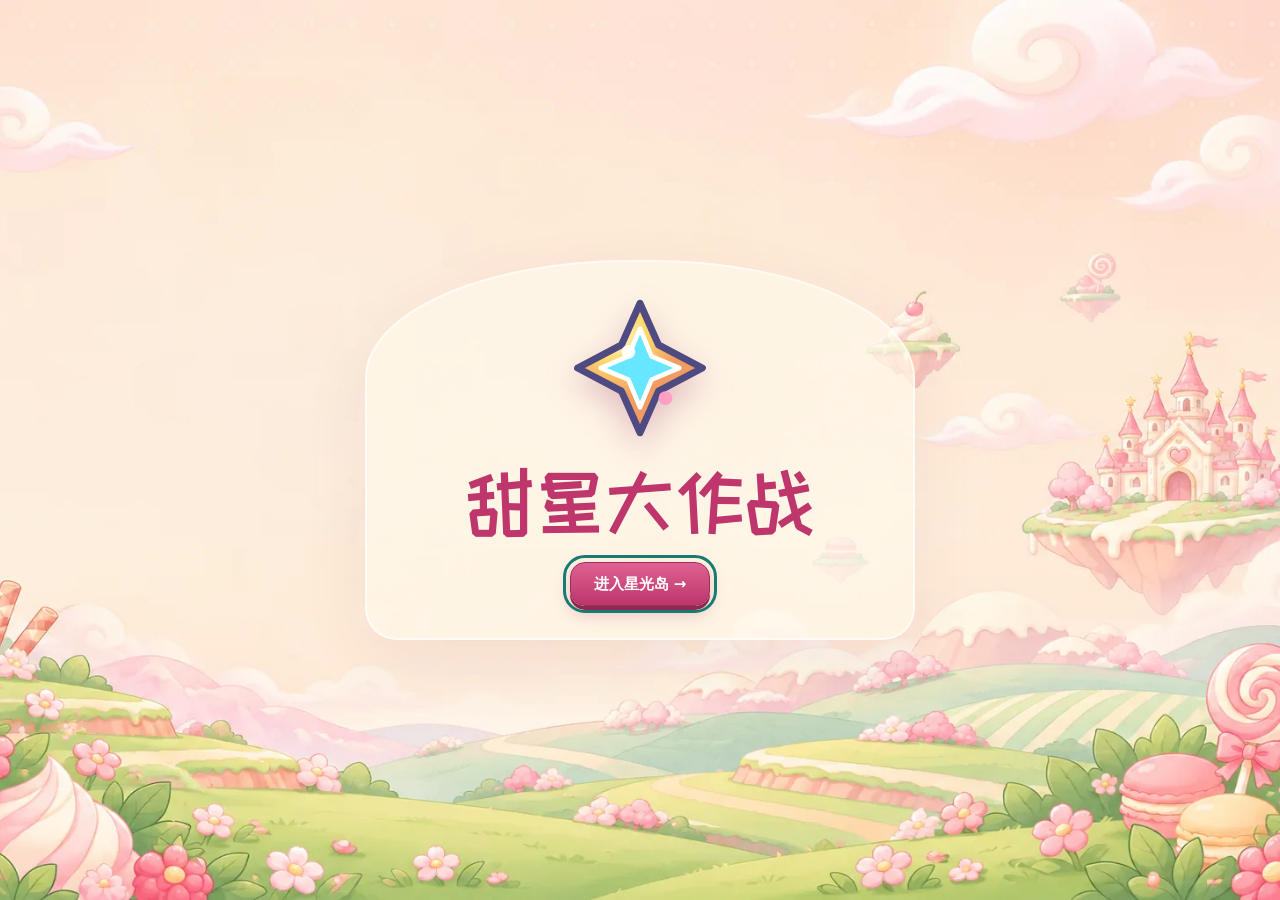
==== commit 38c7c4a0: "feat: 新增游戏资源与多项功能优化 新增技能图标、特效、角色素材，优化升级界面与输入适配，更新关卡文档，添加渲染基准测试页面。" ====
--- a/index.html
+++ b/index.html
@@ -90,7 +90,7 @@
         <span class="hbar-ico" aria-hidden="true">
           <svg viewBox="0 0 24 24"><path d="M12 2.8l2.6 5.5 6 .8-4.4 4.2 1.1 5.9L12 16.4l-5.3 2.8 1.1-5.9L3.4 9.1l6-.8L12 2.8z"/><ellipse class="shine" cx="9.3" cy="8.2" rx="1.5" ry="0.9" transform="rotate(-30 9.3 8.2)"/></svg>
         </span>
-        <div class="hbar-track"><i id="xpFill"></i><span class="hbar-text dim">经验</span></div>
+        <div class="hbar-track" aria-label="经验"><i id="xpFill"></i><span id="xpStatus" class="hbar-text"></span></div>
       </div>
     </div>
     <button id="pauseBtn" class="hud-pause" type="button" aria-label="暂停游戏" title="暂停 / 退出（Esc）">
@@ -158,13 +158,23 @@
 </div>
 
 <div id="levelup" class="screen hidden">
-  <section class="reward-drawer" role="dialog" aria-modal="true" aria-labelledby="upTitle">
-    <header class="reward-head">
-      <h2 id="upTitle">选择强化</h2>
-      <p id="upHint" aria-live="polite"></p>
-    </header>
-    <div id="cards"></div>
-    <button id="skipCardBtn" type="button">放弃本次强化 <span aria-hidden="true">→</span></button>
+  <div id="rewardVeil" aria-hidden="true"></div>
+  <section id="rewardDialog" class="reward-drawer" role="dialog" aria-modal="true" aria-labelledby="upTitle" tabindex="-1">
+    <div id="rewardContent">
+      <header class="reward-head">
+        <h2 id="upTitle">选择强化</h2>
+        <p id="upHint" aria-live="polite"></p>
+      </header>
+      <div id="cards"></div>
+      <button id="skipCardBtn" type="button">放弃本次强化</button>
+    </div>
+    <p id="rewardPeekStatus" aria-live="polite"></p>
+    <button id="rewardPeekBtn" type="button" aria-controls="rewardContent" aria-expanded="true">
+      <svg viewBox="0 0 24 24" aria-hidden="true">
+        <path d="M2 12s3.5-6 10-6 10 6 10 6-3.5 6-10 6-10-6-10-6Z"/><circle cx="12" cy="12" r="2.5"/>
+      </svg>
+      <span id="rewardPeekLabel">查看战场</span>
+    </button>
   </section>
 </div>
 
@@ -194,7 +204,7 @@
       </span>
       <h2 id="pauseTitle">休息一下</h2>
     </div>
-    <p class="pause-sub" id="hGoal">升至 Lv20 迎战关底</p>
+    <p class="pause-sub" id="hGoal">关底倒计时</p>
     <div class="pause-actions">
       <button class="btn pause-continue" id="pauseContinue" type="button">▶ 继续游戏</button>
       <button class="btn ghost" id="pauseSettings" type="button" aria-haspopup="dialog" aria-controls="settingsPanel" aria-expanded="false">游戏设置</button>
@@ -210,6 +220,8 @@
 <script src="js/rig.js"></script>
 <script src="js/sprites.js"></script>
 <script src="js/slicerig.js"></script>
+<script src="js/effects.js"></script>
+<script src="js/expansion.js"></script>
 <script src="js/logic.js"></script>
 <script src="js/tilemap.js"></script>
 <script src="js/render.js"></script>
--- a/style.css
+++ b/style.css
@@ -22,12 +22,11 @@
 }
 
 * { box-sizing: border-box; -webkit-tap-highlight-color: transparent; }
-html, body { margin: 0; overflow: hidden; height: 100%; }
+html, body { margin: 0; overflow: hidden; height: 100%; overscroll-behavior: none; }
 body {
   color: var(--ink);
   background: var(--cream);
   font: 600 15px/1.5 "PingFang SC", "Microsoft YaHei", system-ui, sans-serif;
-  overscroll-behavior: none;
   -webkit-touch-callout: none;
   -webkit-user-select: none;
   user-select: none;
@@ -36,6 +35,7 @@
 button { cursor: pointer; color: inherit; font: inherit; touch-action: manipulation; }
 button:disabled { cursor: default; }
 button:focus-visible { outline: 3px solid #187b72; outline-offset: 4px; }
+html.touch-input button:focus { outline: none; }
 button:not(:disabled) { transition: transform .16s, box-shadow .16s, background .16s; }
 button:not(:disabled):active { transform: translateY(3px); box-shadow: none; }
 .hidden, .done { display: none !important; }
@@ -70,6 +70,7 @@
   justify-content: safe center; gap: 14px; padding: max(64px, var(--top)) var(--right) max(18px, var(--bottom)) var(--left);
   overflow: auto; z-index: 7; text-align: center; background: #fff5eb;
 }
+.screen, #loading, .settings-overlay { touch-action: pan-y; overscroll-behavior: contain; }
 .story-sky, #loading {
   background: #fff0dc url("assets/starlight-island.webp") center bottom / cover no-repeat;
 }
@@ -206,7 +207,7 @@
   background: linear-gradient(130deg, #ffcb8c, #f1a1fa 27%, #bc76f2 70%, #9f5cde);
   box-shadow: inset 0 1px 1px #ffefff, inset 0 -2px 2px #6c29965c;
 }
-.xp .hbar-text { position: absolute; width: 1px; height: 1px; clip-path: inset(50%); overflow: hidden; }
+.xp .hbar-text { font-size: clamp(9px, 2.5vw, 12px); -webkit-text-stroke-width: 2px; white-space: nowrap; }
 .hbar-text {
   position: absolute; inset: 0; display: grid; place-content: center;
   color: #fffaf4; font-size: clamp(11px, 3.5vw, 19px); font-weight: 950; line-height: 1;
@@ -256,61 +257,139 @@
 
 #result { background: #fbededec; }
 #levelup {
-  justify-content: safe end; padding: var(--top) var(--right) max(17px, var(--bottom)) var(--left);
-  background: linear-gradient(transparent 22%, #29203c25 59%, #29203c59);
+  justify-content: safe center;
+  padding: max(100px, var(--top)) var(--right) max(74px, var(--bottom)) var(--left);
+  background: transparent;
+}
+#rewardVeil {
+  position: fixed; inset: 0; pointer-events: none;
+  background: linear-gradient(180deg, #20162b4d 0%, #24172bc9 56%, #281935e8 100%);
+  transition: opacity 175ms ease-out;
 }
 body:has(#levelup:not(.hidden)) #hud { z-index: 8; }
 body:has(#levelup:not(.hidden)) #hud .hud-pause { pointer-events: none; }
-body:has(#levelup:not(.hidden)) #toast { visibility: hidden; }
-.reward-drawer { width: min(100%, 680px); display: grid; justify-items: center; gap: 12px; }
+body:has(#levelup:not(.hidden):not(.is-peeking)) #toast { visibility: hidden; }
+.reward-drawer {
+  position: relative; width: min(100%, 648px);
+  outline: none;
+}
+#rewardContent {
+  display: grid; justify-items: center; gap: clamp(13px, 3.4vw, 20px);
+  transition: opacity 165ms ease-out, transform 165ms ease-out;
+}
 .reward-head {
-  padding: 6px 23px 7px;
-  border: 1px solid #f2d284; border-radius: 14px;
-  background: #38273deb; color: #fff3d8;
-  box-shadow: 0 3px 0 #32203570;
-}
-.reward-head h2 { font-size: clamp(23px, 4.5vw, 34px); }
-#upHint { margin-top: 5px; line-height: 1.15; font-size: 12px; color: #f6dbbc; }
+  display: grid; justify-items: center; gap: 5px;
+  color: #fff2d4; text-shadow: 0 2px 9px #1e112c, 0 1px 2px #1e112c;
+}
+.reward-head h2 {
+  display: flex; align-items: center; justify-content: center; gap: 11px;
+  font-size: clamp(28px, 6vw, 42px); line-height: 1.15;
+}
+.reward-head h2::before, .reward-head h2::after {
+  content: ""; width: 14px; height: 14px; flex: none; background: #ffdc8f;
+  clip-path: polygon(50% 0, 62% 39%, 100% 50%, 62% 62%, 50% 100%, 38% 62%, 0 50%, 38% 39%);
+}
+#upHint { line-height: 1.25; font-size: 12px; color: #ffead7; }
 #upHint:empty { display: none; }
-#cards { width: 100%; display: grid; grid-template-columns: repeat(3, minmax(0, 1fr)); gap: clamp(7px, 1.8vw, 15px); }
+#cards {
+  width: 100%; display: flex; justify-content: center; align-items: stretch;
+  gap: clamp(6px, 2vw, 15px);
+}
 .card {
-  --card-light: #e4d5f2; --card-ink: #5c3975; --card-rim: #a07bb5;
-  min-width: 0; display: grid; grid-template-rows: auto auto auto 1fr auto;
-  justify-items: center; align-items: start; gap: 6px;
-  padding: clamp(6px, 1.8vw, 14px); min-height: 159px;
-  border: 1px solid var(--card-rim); border-radius: 14px;
-  background: linear-gradient(var(--card-light) 0%, #fff7e4 51%, #fffaf0);
-  box-shadow: inset 0 0 0 2px #fff7ea, 0 3px 0 var(--card-rim), 0 6px 12px #2c17354a;
-  color: #3f2d42; text-align: center;
-}
-.card-bolt, .card-speed, .card-armor { --card-light: #c5e6fa; --card-ink: #2c527e; --card-rim: #739dbe; }
-.card-orbit, .card-firerate { --card-light: #ded0f9; --card-ink: #60368b; --card-rim: #a17fca; }
-.card-nova, .card-damage, .card-maxhp { --card-light: #ffcddf; --card-ink: #8a335e; --card-rim: #c97999; }
-.card-aura, .card-crit, .card-regen { --card-light: #cbefdb; --card-ink: #2c6054; --card-rim: #78a891; }
-.card-lightning, .card-cooldown, .card-pickup { --card-light: #ffe5b8; --card-ink: #814c23; --card-rim: #be8c54; }
-.card.rare { border-color: #c2892c; box-shadow: inset 0 0 0 2px #fff1be, 0 3px 0 #c2892c, 0 6px 12px #2c17354a; }
+  --card-light: #e1cff5; --card-ink: #563572; --card-rim: #9a77b4;
+  flex: 1 1 0; max-width: min(206px, 35%); min-width: 0; min-height: 222px;
+  position: relative; border: 0; padding: 0; background: transparent; border-radius: 13px;
+  perspective: 760px; color: #302044; text-align: center;
+}
+.card-bolt, .card-speed, .card-armor, .card-wave, .card-beam, .card-xp {
+  --card-light: #d0e8fb; --card-ink: #284e74; --card-rim: #739abb;
+}
+.card-orbit, .card-firerate, .card-boomer, .card-chrono, .card-area {
+  --card-light: #dfd0f7; --card-ink: #573383; --card-rim: #9879c4;
+}
+.card-nova, .card-damage, .card-maxhp, .card-sprite, .card-revive, .card-critdmg {
+  --card-light: #f6cfe6; --card-ink: #843758; --card-rim: #bc7198;
+}
+.card-aura, .card-crit, .card-regen {
+  --card-light: #ccecdf; --card-ink: #285b51; --card-rim: #6c9d88;
+}
+.card-lightning, .card-cooldown, .card-pickup, .card-chain, .card-mine, .card-duration {
+  --card-light: #f7deb6; --card-ink: #73411f; --card-rim: #ab7b4c;
+}
+.card-back, .card-front { backface-visibility: hidden; border-radius: inherit; }
+.card-back {
+  position: absolute; inset: 0; opacity: 0; pointer-events: none;
+  background: #352449 url("assets/reward-card-back.svg") center / 100% 100% no-repeat;
+  box-shadow: 0 8px 18px #160d2588;
+}
+.card-front {
+  min-height: 100%; height: 100%; position: relative; isolation: isolate;
+  display: grid; align-content: start; justify-items: center;
+  grid-template-rows: auto auto auto 1fr auto;
+  gap: clamp(6px, 1.7vw, 9px); padding: 13px clamp(6px, 1.5vw, 16px) 10px;
+  border: 1px solid var(--card-rim);
+  background: linear-gradient(154deg, var(--card-light), #f4eafb 43%, #fbf7ff 92%);
+  box-shadow: inset 0 0 0 2px #fff9ed, 0 6px 14px #170f2866;
+}
+.card-front::before {
+  content: ""; position: absolute; inset: 5px; z-index: -1; border: 1px solid var(--card-rim);
+  border-radius: 8px; opacity: .7; pointer-events: none;
+  background: linear-gradient(90deg, #fff2bb 0 8px, transparent 8px calc(100% - 8px), #fff2bb calc(100% - 8px)) top / 100% 1px no-repeat,
+              linear-gradient(90deg, #fff2bb 0 8px, transparent 8px calc(100% - 8px), #fff2bb calc(100% - 8px)) bottom / 100% 1px no-repeat;
+}
+.card-front::after {
+  content: ""; position: absolute; inset: 4px; pointer-events: none;
+  background:
+    radial-gradient(circle, var(--card-ink) 1px, transparent 1.5px) top left / 5px 5px no-repeat,
+    radial-gradient(circle, var(--card-ink) 1px, transparent 1.5px) top right / 5px 5px no-repeat,
+    radial-gradient(circle, var(--card-ink) 1px, transparent 1.5px) bottom left / 5px 5px no-repeat,
+    radial-gradient(circle, var(--card-ink) 1px, transparent 1.5px) bottom right / 5px 5px no-repeat;
+}
+:where(html:not(.touch-input)) .card:focus-visible .card-front,
+.card.is-selected .card-front { border-color: #e7b868; box-shadow: inset 0 0 0 2px #ffefbd, 0 6px 14px #170f2866; }
+.card:focus-visible { outline: 2px solid #fff0bf; outline-offset: 3px; }
+.card .cn {
+  width: 100%; display: block; padding: 3px 0 5px; border-bottom: 1px solid var(--card-rim);
+  font: 400 clamp(14px, 2.3vw, 22px)/1.18 StarlightRound, "PingFang SC", system-ui, sans-serif;
+  color: var(--card-ink); overflow-wrap: anywhere;
+}
 .card .ci {
-  display: grid; place-items: center; width: clamp(48px, 14vw, 79px); aspect-ratio: 1;
-  border: 1px solid var(--card-rim); border-radius: 50%;
-  background: repeating-conic-gradient(from 10deg, #fff5 0deg 18deg, transparent 18deg 44deg), radial-gradient(#fffcf4 5%, var(--card-light) 82%);
-  box-shadow: inset 0 0 0 2px #fffaf1;
-}
-.card .ci .item-glyph { width: 79%; height: 79%; filter: drop-shadow(0 2px 0 #45335228); }
-.card .cn { font-size: clamp(14px, 2.5vw, 22px); font-weight: 950; line-height: 1.1; }
+  width: clamp(48px, 15vw, 74px); aspect-ratio: 1; display: grid; place-items: center;
+  background: radial-gradient(circle closest-side, #fff8e5 68%, var(--card-rim) 70% 71%, transparent 73%);
+}
+.card .ci .item-glyph { width: 87%; height: 87%; filter: drop-shadow(0 2px 2px #24133542); }
 .card .cl {
-  max-width: 100%; border-radius: 6px; padding: 2px 5px;
-  background: var(--card-light); color: var(--card-ink); font-size: clamp(10px, 1.4vw, 13px); font-weight: 900;
-  line-height: 1.15;
-}
-.card .cd { color: #523f52; font-size: clamp(11px, 1.6vw, 14px); line-height: 1.35; overflow-wrap: anywhere; }
-.card .ck { font-size: 11px; color: var(--card-ink); }
-#skipCardBtn {
-  min-height: 44px; display: flex; align-items: center; gap: 9px; padding: 0 21px;
-  border: 1px solid #edcc83; border-radius: 99px;
-  background: #3a2942e8; color: #fff5df;
-  box-shadow: 0 2px 0 #241a2b88;
-}
-#skipCardBtn span { color: #f4d18b; }
+  max-width: 100%; padding: 2px 5px; border-radius: 4px; background: var(--card-light);
+  color: var(--card-ink); font-size: clamp(10px, 1.6vw, 13px); font-weight: 800;
+  line-height: 1.2; font-variant-numeric: tabular-nums;
+}
+.card .cd {
+  color: #443350; font-weight: 650; font-size: clamp(11px, 1.7vw, 14px);
+  line-height: 1.46; text-wrap: pretty; overflow-wrap: anywhere;
+}
+.card .ck {
+  align-self: end; min-width: 18px; border-radius: 4px; border: 1px solid var(--card-rim);
+  padding: 0 4px; color: var(--card-ink); font: 700 11px/1.45 system-ui, sans-serif;
+}
+#skipCardBtn, #rewardPeekBtn {
+  min-height: 44px; display: inline-flex; align-items: center; justify-content: center; gap: 7px;
+  border: 1px solid #d5a969; border-radius: 12px;
+  background: #39264a; color: #fff2d7;
+}
+#skipCardBtn { padding: 0 15px; font-size: 13px; background: #2c1e3a; }
+#rewardPeekBtn {
+  position: fixed; z-index: 1; bottom: var(--bottom); right: var(--right);
+  padding: 0 10px; font-size: 12px;
+}
+#rewardPeekBtn svg { width: 19px; fill: none; stroke: currentColor; stroke-width: 1.65; }
+#skipCardBtn:focus-visible, #rewardPeekBtn:focus-visible { outline-color: #ffe4a5; }
+#rewardPeekStatus {
+  position: fixed; bottom: calc(var(--bottom) + 6px); left: var(--left);
+  padding: 5px 10px; color: #fff4da; background: #302041eb; border-radius: 8px; font-size: 12px;
+}
+#rewardPeekStatus:empty { display: none; }
+#levelup.is-peeking #rewardVeil { opacity: 0; }
+#levelup.is-peeking #rewardContent { opacity: 0; transform: translateY(10px); pointer-events: none; }
 .stats, .result-btns { display: flex; justify-content: center; gap: 8px; flex-wrap: wrap; }
 .stats > div, .result-build { display: grid; gap: 4px; min-width: 85px; border: 1px solid var(--edge); background: var(--cream); border-radius: 13px; padding: 8px 12px; }
 .stats b { font-size: 21px; }
@@ -363,19 +442,23 @@
   .lv { min-height: 40px; aspect-ratio: auto; }
 }
 @media (max-height: 480px) and (orientation: landscape) {
-  #levelup { padding-bottom: max(9px, env(safe-area-inset-bottom)); }
-  .reward-drawer { gap: 7px; }
-  .reward-head { padding: 4px 14px; }
-  .reward-head h2 { font-size: 22px; }
-  .card {
-    min-height: 78px; grid-template: auto auto 1fr / 36px minmax(0, 1fr); gap: 2px 6px;
-    justify-items: start; padding: 5px 7px; text-align: left;
+  #levelup { padding-top: 132px; padding-bottom: max(14px, var(--bottom)); }
+  body:has(#levelup:not(.hidden):not(.is-peeking)) #hud { z-index: 5; }
+  #rewardContent { gap: 8px; }
+  .reward-head h2 { font-size: 26px; }
+  .card { min-height: 126px; }
+  .card-front {
+    grid-template-rows: auto auto 1fr;
+    grid-template-columns: 45px minmax(0, 1fr);
+    gap: 4px 5px; padding: 11px 8px; align-content: start;
   }
-  .card .ci { grid-row: 1 / 3; width: 36px; }
+  .card .ci { grid-row: 1 / 3; grid-column: 1; width: 42px; }
   .card .cn, .card .cl { grid-column: 2; }
+  .card .cn { font-size: 15px; }
   .card .cd { grid-column: 1 / -1; font-size: 11px; }
   .card .ck { display: none; }
 }
+@media (pointer: coarse) { .card .ck { display: none; } }
 @media (prefers-reduced-motion: reduce) {
   *, *::before, *::after { animation-duration: .01ms !important; transition-duration: .01ms !important; }
 }
@@ -386,13 +469,6 @@
 .lv-mark { position: absolute; top: 5px; right: 6px; width: 15px; height: 15px; color: #725769; }
 .lv-mark > * { display: block; width: 100%; height: 100%; }
 
-#levelup:not(.hidden) { animation: veil-in .18s ease-out both; }
-#levelup:not(.hidden) .card { animation: card-arrive .22s cubic-bezier(.16, 1, .3, 1) backwards; }
-#levelup:not(.hidden) .card:nth-child(2) { animation-delay: 25ms; }
-#levelup:not(.hidden) .card:nth-child(3) { animation-delay: 50ms; }
-@keyframes card-arrive {
-  from { opacity: .4; transform: translateY(12px) scale(.96); }
-}
 .settings-overlay:not(.hidden) .settings-backdrop { animation: veil-in .17s ease-out both; }
 .settings-overlay:not(.hidden) .settings-panel { animation: panel-arrive .22s cubic-bezier(.16, 1, .3, 1) both; }
 #result:not(.hidden) { animation: veil-in .24s ease-out both; }
@@ -400,8 +476,6 @@
 @keyframes panel-arrive { from { opacity: 0; transform: translateY(9px) scale(.97); } }
 
 @media (prefers-reduced-motion: reduce) {
-  #levelup:not(.hidden) .card,
-  #levelup:not(.hidden),
   .settings-overlay:not(.hidden) .settings-backdrop,
   .settings-overlay:not(.hidden) .settings-panel,
   #result:not(.hidden),
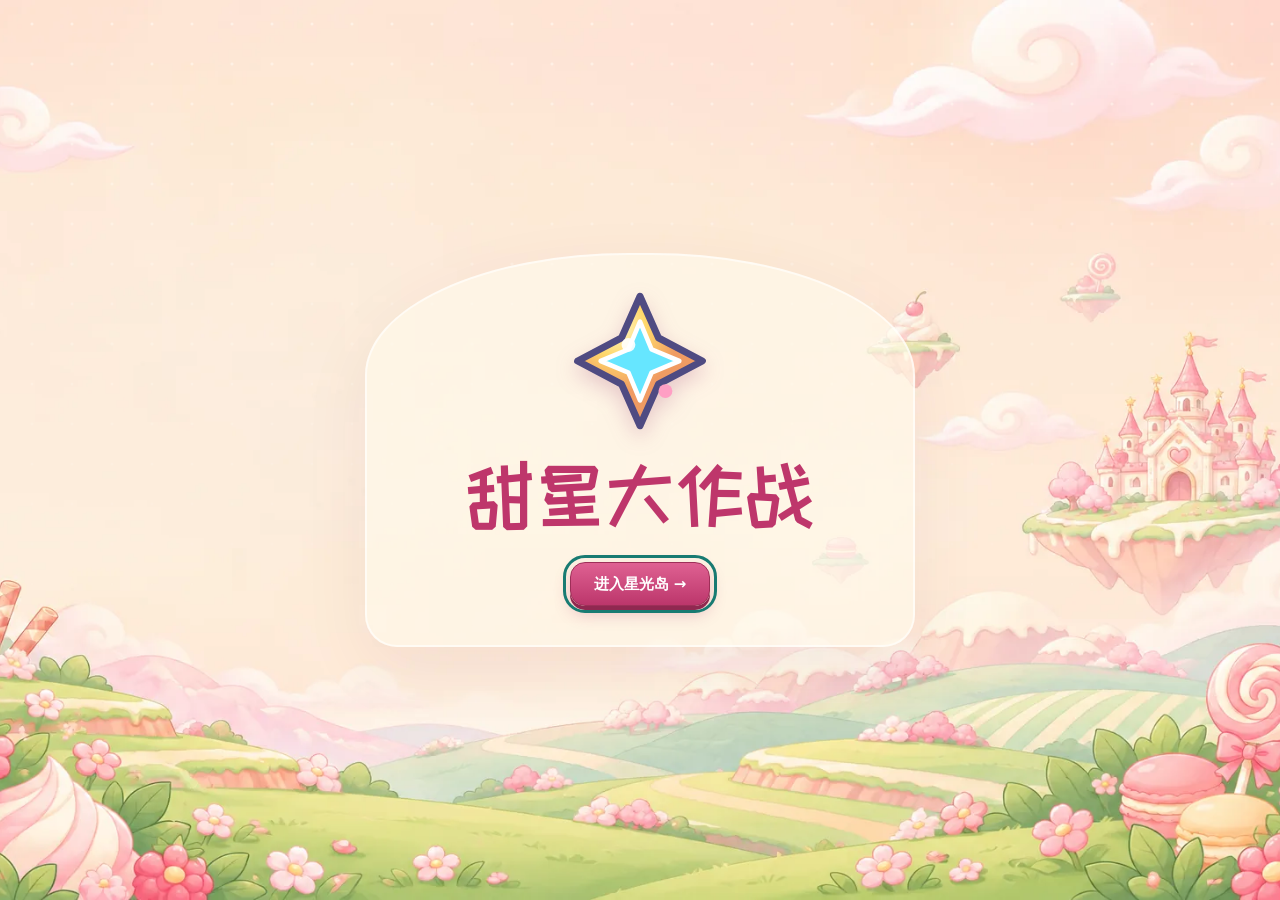
==== commit 102ff5d0: "feat: 优化加载界面、场景过渡，新增护盾反馈与特效" ====
--- a/index.html
+++ b/index.html
@@ -14,9 +14,13 @@
   <div class="load-core">
     <img class="load-logo" src="assets/starlight-shard.svg" alt="">
     <h1>甜星大作战</h1>
-    <div class="load-track"><i id="loadFill"></i></div>
-    <p class="load-status" role="status"><span id="loadSub">正在收集星光…</span><b id="loadPct">0%</b></p>
-    <button id="loadStart" class="btn hidden" type="button">进入星光岛 <span aria-hidden="true">→</span></button>
+    <div class="load-slot">
+      <div class="load-meter">
+        <div class="load-track"><i id="loadFill"></i></div>
+        <p class="load-status" role="status"><span id="loadSub">正在收集星光…</span><b id="loadPct">0%</b></p>
+      </div>
+      <button id="loadStart" class="btn hidden" type="button">进入星光岛 <span aria-hidden="true">→</span></button>
+    </div>
   </div>
 </div>
 
@@ -146,8 +150,7 @@
 </div>
 
 <div id="sceneTransition" class="hidden" aria-hidden="true">
-  <div class="scene-iris"></div>
-  <img class="scene-spark" src="assets/starlight-shard.svg" alt="">
+  <div class="scene-wrap"><img class="scene-spark" src="assets/starlight-shard.svg" alt=""></div>
 </div>
 
 <div id="levels" class="screen hidden">
--- a/style.css
+++ b/style.css
@@ -85,26 +85,35 @@
   border: 2px solid #fff9; border-radius: 48% 48% 32px 32px / 31% 31% 32px 32px;
   padding: 32px 20px; background: #fffbec9e; box-shadow: 0 22px 65px #80425b14;
 }
-.load-logo { width: clamp(78px, 16vw, 148px); filter: drop-shadow(0 12px 16px #a5497750); animation: float 2.8s ease-in-out infinite; }
+.load-logo { width: clamp(78px, 16vw, 148px); filter: drop-shadow(0 8px 10px #a5497740); animation: load-gather 1.8s ease-in-out infinite alternate; }
+#loading.ready .load-logo { animation: load-settle .38s ease-out both; }
+.load-slot { width: min(90%, 300px); min-height: 58px; display: grid; place-items: center; }
+.load-slot > * { grid-area: 1 / 1; }
+.load-meter { width: 100%; display: grid; gap: 8px; transition: opacity .14s ease-out; }
+#loading.ready .load-meter { opacity: 0; pointer-events: none; }
+#loading.ready #loadStart { animation: load-unseal .26s cubic-bezier(.18,.8,.25,1) both; }
+@keyframes load-gather { from { transform: rotate(-9deg) translateY(2px); } to { transform: rotate(8deg) translateY(-4px); } }
+@keyframes load-settle { from { transform: rotate(-8deg) scale(.94); } 65% { transform: rotate(2deg) scale(1.035); } to { transform: none; } }
+@keyframes load-unseal { from { opacity: 0; transform: translateY(5px); } to { opacity: 1; transform: none; } }
 .load-core h1 { font-size: clamp(37px, 9vw, 76px); color: var(--berry); }
-.load-track { width: min(78%, 300px); height: 13px; border: 1px solid var(--edge); background: #f2e2e5; border-radius: 20px; overflow: hidden; }
+.load-track { width: 100%; height: 13px; border: 1px solid var(--edge); background: #f2e2e5; border-radius: 20px; overflow: hidden; }
 .load-track i { display: block; height: 100%; background: linear-gradient(90deg, #f380b4, #8b6cc6); transition: transform .2s ease; }
 .load-track i, .hbar-track i { transform: scaleX(var(--progress, 0)); transform-origin: left center; }
-.load-status { width: min(78%, 300px); display: flex; justify-content: space-between; gap: 8px; color: var(--muted); font-size: 13px; }
-#loading.ready .load-track, #loading.ready .load-status { display: none; }
+.load-status { display: flex; justify-content: space-between; gap: 8px; color: var(--muted); font-size: 13px; }
 #sceneTransition {
   position: fixed; inset: 0; z-index: 25; overflow: hidden; pointer-events: all;
 }
-.scene-iris, .scene-spark {
-  position: absolute; left: var(--scene-x); top: var(--scene-y); pointer-events: none;
-}
-.scene-iris {
-  width: var(--scene-size); height: var(--scene-size); border-radius: 50%;
-  transform: translate(-50%, -50%) scale(0);
-  background: radial-gradient(circle, #fff3d3 0%, #fff0db 47%, #f4d9e9 87%, #fff4dc 100%);
-  box-shadow: 0 0 0 2px #fff8e6;
-}
-.scene-spark { width: 41px; opacity: 0; transform: translate(-50%, -50%); }
+.scene-wrap {
+  position: absolute; inset: 0 -12%; pointer-events: none; transform: translateX(-100%);
+  clip-path: polygon(0 0, 92% 0, 100% 100%, 8% 100%);
+  background: repeating-linear-gradient(64deg, #fff2d7 0 32px, #ffeace 32px 64px);
+}
+.scene-wrap::before, .scene-wrap::after {
+  content: ''; position: absolute; inset: 0; background: #eaa0ad;
+  clip-path: polygon(0 0, 1.5% 0, 9.5% 100%, 8% 100%);
+}
+.scene-wrap::after { transform: rotate(180deg); }
+.scene-spark { position: absolute; left: 50%; top: var(--scene-y,50%); width: clamp(42px,7vw,68px); transform: translate(-50%,-50%); }
 @keyframes float { 50% { transform: translateY(-7px); } }
 
 .home-shell {
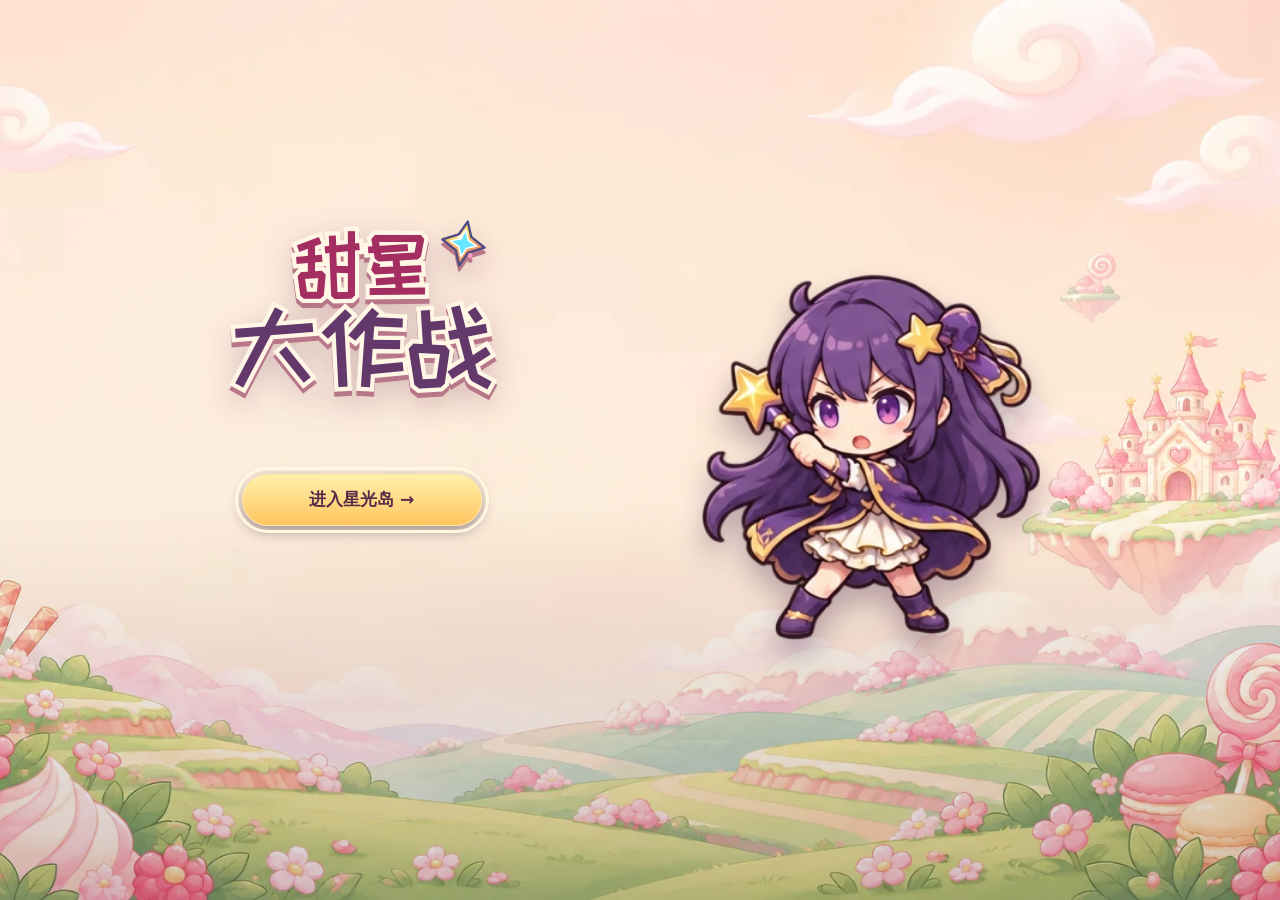
==== commit 69074c03: "feat(loading-screen): 重设计加载界面并优化加载体验" ====
--- a/index.html
+++ b/index.html
@@ -10,17 +10,18 @@
 <body>
 <canvas id="game"></canvas>
 
-<div id="loading" class="story-sky" aria-label="游戏入口">
-  <div class="load-core">
-    <img class="load-logo" src="assets/starlight-shard.svg" alt="">
-    <h1>甜星大作战</h1>
-    <div class="load-slot">
-      <div class="load-meter">
-        <div class="load-track"><i id="loadFill"></i></div>
-        <p class="load-status" role="status"><span id="loadSub">正在收集星光…</span><b id="loadPct">0%</b></p>
-      </div>
-      <button id="loadStart" class="btn hidden" type="button">进入星光岛 <span aria-hidden="true">→</span></button>
-    </div>
+<div id="loading" aria-label="游戏入口">
+  <h1 class="load-title"><span>甜星<img src="assets/starlight-shard.svg" alt=""></span>大作战</h1>
+  <img class="load-hero" src="assets/characters/xinglan/ready.webp" alt="" width="400" height="400" fetchpriority="high">
+  <div class="load-slot">
+    <div class="load-meter" id="loadMeter">
+      <p class="load-status"><span>正在加载游戏资源</span><b id="loadPct" aria-hidden="true">0%</b></p>
+      <div class="load-track" id="loadTrack" role="progressbar" aria-label="游戏资源加载进度" aria-valuemin="0" aria-valuemax="100" aria-valuenow="0">
+        <i id="loadFill"></i>
+      </div>
+      <p class="load-tip">走位躲避怪物，星澜会自动攻击。</p>
+    </div>
+    <button id="loadStart" class="btn hidden" type="button">进入星光岛 <span aria-hidden="true">→</span></button>
   </div>
 </div>
 
@@ -80,7 +81,7 @@
 <div id="hud">
   <div class="hud-top">
     <div class="hud-avatar" aria-label="角色等级">
-      <span class="hud-portrait"><img src="assets/characters/player-star.webp" alt=""></span>
+      <span class="hud-portrait"><img src="assets/characters/xinglan/portrait.webp" alt=""></span>
       <span class="hud-lv">Lv.<b id="hLevel">1</b></span>
     </div>
     <div class="hud-bars">
@@ -138,7 +139,7 @@
     </section>
     <section class="hero-area" aria-label="星光法师和甜点伙伴">
       <div class="hero-orbit" aria-hidden="true"></div>
-      <div class="hero-character"><canvas class="rig-canvas" data-kind="player" data-pose="cheer" aria-label="星光法师"></canvas></div>
+      <div class="hero-character"><canvas class="rig-canvas" data-kind="player" data-pose="idle" aria-label="星澜，紫星法师"></canvas></div>
       <figure class="companion companion-left">
         <canvas class="rig-canvas" data-kind="spore" data-pose="idle" aria-hidden="true"></canvas><figcaption>棉棉</figcaption>
       </figure>
--- a/style.css
+++ b/style.css
@@ -71,7 +71,7 @@
   overflow: auto; z-index: 7; text-align: center; background: #fff5eb;
 }
 .screen, #loading, .settings-overlay { touch-action: pan-y; overscroll-behavior: contain; }
-.story-sky, #loading {
+.story-sky {
   background: #fff0dc url("assets/starlight-island.webp") center bottom / cover no-repeat;
 }
 .story-sky::before {
@@ -79,41 +79,97 @@
   background: radial-gradient(circle, #fffaf2 0 1.4px, transparent 1.7px) 12px 4px / 40px 40px;
   mask-image: linear-gradient(#0009, transparent 74%);
 }
-#loading { z-index: 20; padding: var(--top) var(--right) var(--bottom) var(--left); }
-.load-core {
-  position: relative; width: min(92%, 550px); display: grid; justify-items: center; gap: 20px;
-  border: 2px solid #fff9; border-radius: 48% 48% 32px 32px / 31% 31% 32px 32px;
-  padding: 32px 20px; background: #fffbec9e; box-shadow: 0 22px 65px #80425b14;
-}
-.load-logo { width: clamp(78px, 16vw, 148px); filter: drop-shadow(0 8px 10px #a5497740); animation: load-gather 1.8s ease-in-out infinite alternate; }
-#loading.ready .load-logo { animation: load-settle .38s ease-out both; }
-.load-slot { width: min(90%, 300px); min-height: 58px; display: grid; place-items: center; }
+#loading {
+  z-index: 20;
+  display: grid;
+  grid-template: "title" minmax(max-content, 28%) "hero" minmax(116px, 1fr) "entry" auto / minmax(0, 1fr);
+  justify-items: center;
+  align-items: center;
+  justify-content: center;
+  gap: 0;
+  padding: max(20px, var(--top)) max(24px, var(--right)) max(7svh, var(--bottom)) max(24px, var(--left));
+  background: linear-gradient(180deg, transparent 46%, #42264740 65%, #321c3c 94%),
+    #ffe9d6 url("assets/starlight-island.webp") center bottom / cover no-repeat;
+}
+.load-title {
+  grid-area: title;
+  align-self: end;
+  z-index: 1;
+  padding-block-end: 8px;
+  font-size: clamp(48px, min(17vw, 10svh), 92px);
+  line-height: .97;
+  color: #63386b;
+  paint-order: stroke fill;
+  -webkit-text-stroke: .09em #fff6e5;
+  filter: drop-shadow(0 5px 0 #b87689) drop-shadow(0 10px 15px #783f6540);
+}
+.load-title span { display: table; position: relative; margin: 0 auto; font-size: .78em; color: #a42d62; }
+.load-title img { position: absolute; width: .68em; inset: -.13em auto auto calc(100% + .1em); transform: rotate(11deg); }
+.load-hero {
+  grid-area: hero;
+  width: min(100%, 440px);
+  height: 100%;
+  min-height: 0;
+  object-fit: contain;
+  filter: drop-shadow(0 16px 14px #46254d55);
+}
+.load-slot { grid-area: entry; width: min(100%, 330px); min-height: 80px; display: grid; place-items: center; }
 .load-slot > * { grid-area: 1 / 1; }
-.load-meter { width: 100%; display: grid; gap: 8px; transition: opacity .14s ease-out; }
-#loading.ready .load-meter { opacity: 0; pointer-events: none; }
+.load-meter { width: 100%; display: grid; gap: 8px; }
+#loading.ready .load-meter { visibility: hidden; }
+#loadStart {
+  width: min(100%, 240px);
+  min-height: 52px;
+  background: linear-gradient(#fff0ab, #ffc55f);
+  color: #552b48;
+  border-color: #ffe6a4;
+  border-radius: 999px;
+  box-shadow: 0 5px 14px #35162b70;
+  font-size: 17px;
+}
+#loadStart:focus-visible { outline-color: #fff7df; }
 #loading.ready #loadStart { animation: load-unseal .26s cubic-bezier(.18,.8,.25,1) both; }
-@keyframes load-gather { from { transform: rotate(-9deg) translateY(2px); } to { transform: rotate(8deg) translateY(-4px); } }
-@keyframes load-settle { from { transform: rotate(-8deg) scale(.94); } 65% { transform: rotate(2deg) scale(1.035); } to { transform: none; } }
 @keyframes load-unseal { from { opacity: 0; transform: translateY(5px); } to { opacity: 1; transform: none; } }
-.load-core h1 { font-size: clamp(37px, 9vw, 76px); color: var(--berry); }
-.load-track { width: 100%; height: 13px; border: 1px solid var(--edge); background: #f2e2e5; border-radius: 20px; overflow: hidden; }
-.load-track i { display: block; height: 100%; background: linear-gradient(90deg, #f380b4, #8b6cc6); transition: transform .2s ease; }
+.load-track { height: 14px; border: 1px solid #ffd9a0; background: #3f2548; border-radius: 999px; overflow: hidden; }
+.load-track i { display: block; height: 100%; background: linear-gradient(90deg, #f9ab56, #ffe497); border-radius: inherit; transition: transform .2s ease; }
 .load-track i, .hbar-track i { transform: scaleX(var(--progress, 0)); transform-origin: left center; }
-.load-status { display: flex; justify-content: space-between; gap: 8px; color: var(--muted); font-size: 13px; }
+.load-status, .load-tip { color: #fff7e9; font-size: 13px; text-shadow: 0 1px 4px #28182e; }
+.load-status { display: flex; justify-content: space-between; gap: 8px; font-variant-numeric: tabular-nums; }
+.load-tip { color: #ffe3d5; }
+@media (orientation: portrait) {
+  .load-hero { transform: translateY(-2svh); }
+}
+@media (orientation: landscape) {
+  #loading {
+    grid-template: "title hero" 1fr "entry hero" 1fr / minmax(0, 365px) minmax(0, 480px);
+    column-gap: clamp(12px, 6vw, 96px);
+    row-gap: clamp(12px, 6svh, 56px);
+    background-image: linear-gradient(180deg, transparent 55%, #42264738), url("assets/starlight-island.webp");
+  }
+  .load-title { font-size: clamp(42px, min(9vw, 17svh), 96px); }
+  .load-slot { align-self: start; }
+  .load-meter { padding: 10px 14px; background: #45284e; border-radius: 14px; }
+  .load-hero { width: 100%; }
+}
 #sceneTransition {
   position: fixed; inset: 0; z-index: 25; overflow: hidden; pointer-events: all;
 }
 .scene-wrap {
-  position: absolute; inset: 0 -12%; pointer-events: none; transform: translateX(-100%);
-  clip-path: polygon(0 0, 92% 0, 100% 100%, 8% 100%);
-  background: repeating-linear-gradient(64deg, #fff2d7 0 32px, #ffeace 32px 64px);
-}
-.scene-wrap::before, .scene-wrap::after {
-  content: ''; position: absolute; inset: 0; background: #eaa0ad;
-  clip-path: polygon(0 0, 1.5% 0, 9.5% 100%, 8% 100%);
-}
-.scene-wrap::after { transform: rotate(180deg); }
-.scene-spark { position: absolute; left: 50%; top: var(--scene-y,50%); width: clamp(42px,7vw,68px); transform: translate(-50%,-50%); }
+  position: absolute; inset: 0; pointer-events: none;
+  background: radial-gradient(ellipse farthest-corner at var(--scene-x,50%) var(--scene-y,50%),
+    #fff6dc 0%, #f7e4d7 52%, #e9cfd8 100%);
+}
+.scene-spark {
+  position: absolute; left: var(--scene-x,50%); top: var(--scene-y,50%);
+  width: clamp(32px, 4vw, 46px); transform: translate(-50%,-50%);
+}
+@media (prefers-reduced-motion: no-preference) {
+  #sceneTransition:not(.hidden) .scene-spark { animation: scene-glimmer .76s ease-out both; }
+}
+@keyframes scene-glimmer {
+  from { transform: translate(-50%,-50%) rotate(-12deg) scale(.78); }
+  to { transform: translate(-50%,-50%) rotate(4deg) scale(1.06); }
+}
 @keyframes float { 50% { transform: translateY(-7px); } }
 
 .home-shell {
@@ -183,7 +239,7 @@
   background: var(--hud-candy); box-shadow: var(--hud-shadow), inset 0 0 0 2px #fff8e9;
 }
 .hud-portrait { position: absolute; inset: 2px; border-radius: inherit; overflow: hidden; background: radial-gradient(#fffcf2, #e9cdf6); }
-.hud-portrait img { position: absolute; width: 180%; max-width: none; left: -31%; top: -4%; }
+.hud-portrait img { position: absolute; width: 100%; height: 100%; object-fit: cover; inset: 0; }
 .hud-lv {
   position: absolute; bottom: -2px; right: -6px; display: grid; grid-auto-flow: column; place-content: center;
   min-width: 25px; aspect-ratio: 1; padding: 0 3px;
@@ -487,6 +543,5 @@
 @media (prefers-reduced-motion: reduce) {
   .settings-overlay:not(.hidden) .settings-backdrop,
   .settings-overlay:not(.hidden) .settings-panel,
-  #result:not(.hidden),
-  .load-logo { animation: none; }
-}
+  #result:not(.hidden) { animation: none; }
+}
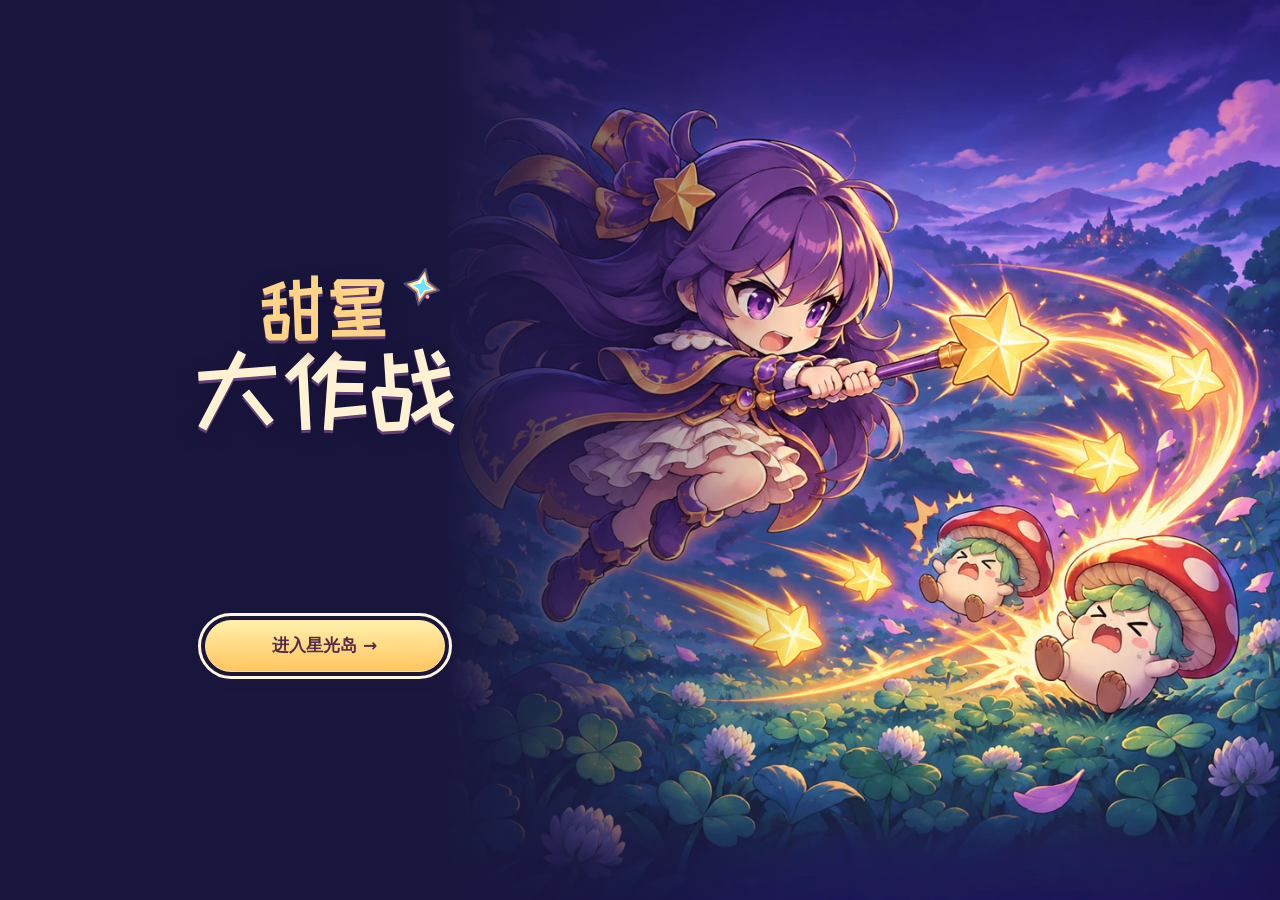
==== commit b86840c2: "feat(entry): 添加大厅与加载页新美术资源，更新界面布局" ====
--- a/index.html
+++ b/index.html
@@ -3,7 +3,7 @@
 <head>
 <meta charset="utf-8">
 <meta name="viewport" content="width=device-width,initial-scale=1,maximum-scale=1,user-scalable=no,viewport-fit=cover">
-<meta name="theme-color" content="#bdeaff">
+<meta name="theme-color" content="#19163d">
 <title>甜星大作战 · SWEET STAR BLITZ</title>
 <link rel="stylesheet" href="style.css">
 </head>
@@ -12,7 +12,7 @@
 
 <div id="loading" aria-label="游戏入口">
   <h1 class="load-title"><span>甜星<img src="assets/starlight-shard.svg" alt=""></span>大作战</h1>
-  <img class="load-hero" src="assets/characters/xinglan/ready.webp" alt="" width="400" height="400" fetchpriority="high">
+  <img class="load-art" src="assets/entry/loading-battle.webp" alt="" width="960" height="1440" fetchpriority="high">
   <div class="load-slot">
     <div class="load-meter" id="loadMeter">
       <p class="load-status"><span>正在加载游戏资源</span><b id="loadPct" aria-hidden="true">0%</b></p>
@@ -124,29 +124,25 @@
   <div class="bar boss"><i id="bossFill"></i></div>
 </div>
 
-<div id="menu" class="screen home-screen story-sky">
-  <main class="home-shell">
-    <section class="home-copy" aria-labelledby="gameTitle">
-      <div class="wordmark" lang="en">SWEET STAR BLITZ</div>
+<div id="menu" class="screen home-screen">
+  <main class="home-shell" aria-labelledby="gameTitle">
+    <header class="home-copy">
       <h1 id="gameTitle">甜星<span>大作战</span></h1>
-      <p class="home-tagline">在星光岛收集星星，把小小的魔法变成自己的打法。</p>
+    </header>
+    <div class="hero-area">
+      <picture class="hero-character">
+        <source media="(prefers-reduced-motion: reduce)" srcset="assets/entry/lobby-still.webp">
+        <img src="assets/entry/lobby-idle.webp" width="322" height="319" alt="紫星法师星澜握着星杖">
+      </picture>
+    </div>
+    <div class="home-actions">
       <button class="btn home-play" id="startBtn" type="button">
         <img src="assets/starlight-shard.svg" alt="">
-        <span class="play-copy"><strong>开始冒险</strong><small>选择冒险关卡</small></span>
+        <span class="play-copy"><strong>开始冒险</strong></span>
         <span aria-hidden="true">→</span>
       </button>
       <p id="menuProgress"></p>
-    </section>
-    <section class="hero-area" aria-label="星光法师和甜点伙伴">
-      <div class="hero-orbit" aria-hidden="true"></div>
-      <div class="hero-character"><canvas class="rig-canvas" data-kind="player" data-pose="idle" aria-label="星澜，紫星法师"></canvas></div>
-      <figure class="companion companion-left">
-        <canvas class="rig-canvas" data-kind="spore" data-pose="idle" aria-hidden="true"></canvas><figcaption>棉棉</figcaption>
-      </figure>
-      <figure class="companion companion-right">
-        <canvas class="rig-canvas" data-kind="split" data-pose="idle" aria-hidden="true"></canvas><figcaption>团子</figcaption>
-      </figure>
-    </section>
+    </div>
   </main>
 </div>
 
--- a/style.css
+++ b/style.css
@@ -71,48 +71,31 @@
   overflow: auto; z-index: 7; text-align: center; background: #fff5eb;
 }
 .screen, #loading, .settings-overlay { touch-action: pan-y; overscroll-behavior: contain; }
-.story-sky {
-  background: #fff0dc url("assets/starlight-island.webp") center bottom / cover no-repeat;
-}
-.story-sky::before {
-  content: ""; position: absolute; inset: 0; pointer-events: none;
-  background: radial-gradient(circle, #fffaf2 0 1.4px, transparent 1.7px) 12px 4px / 40px 40px;
-  mask-image: linear-gradient(#0009, transparent 74%);
-}
 #loading {
   z-index: 20;
+  isolation: isolate;
   display: grid;
-  grid-template: "title" minmax(max-content, 28%) "hero" minmax(116px, 1fr) "entry" auto / minmax(0, 1fr);
+  grid-template: "title" 24% "." 1fr "entry" auto / minmax(0, 1fr);
   justify-items: center;
   align-items: center;
-  justify-content: center;
   gap: 0;
-  padding: max(20px, var(--top)) max(24px, var(--right)) max(7svh, var(--bottom)) max(24px, var(--left));
-  background: linear-gradient(180deg, transparent 46%, #42264740 65%, #321c3c 94%),
-    #ffe9d6 url("assets/starlight-island.webp") center bottom / cover no-repeat;
+  padding: max(18px, var(--top)) max(24px, var(--right)) max(5svh, var(--bottom)) max(24px, var(--left));
+  background: #19163d;
+}
+.load-art {
+  position: absolute; z-index: -1; inset: 0;
+  width: 100%; height: 100%; object-fit: cover; object-position: center;
 }
 .load-title {
   grid-area: title;
   align-self: end;
-  z-index: 1;
-  padding-block-end: 8px;
-  font-size: clamp(48px, min(17vw, 10svh), 92px);
-  line-height: .97;
-  color: #63386b;
-  paint-order: stroke fill;
-  -webkit-text-stroke: .09em #fff6e5;
-  filter: drop-shadow(0 5px 0 #b87689) drop-shadow(0 10px 15px #783f6540);
-}
-.load-title span { display: table; position: relative; margin: 0 auto; font-size: .78em; color: #a42d62; }
-.load-title img { position: absolute; width: .68em; inset: -.13em auto auto calc(100% + .1em); transform: rotate(11deg); }
-.load-hero {
-  grid-area: hero;
-  width: min(100%, 440px);
-  height: 100%;
-  min-height: 0;
-  object-fit: contain;
-  filter: drop-shadow(0 16px 14px #46254d55);
-}
+  font-size: clamp(39px, min(13vw, 8svh), 86px);
+  line-height: .98;
+  color: #fff2d3;
+  text-shadow: 0 3px 0 #623f74, 0 6px 18px #151034;
+}
+.load-title span { display: table; position: relative; margin: 0 auto; font-size: .75em; color: #ffd487; }
+.load-title img { position: absolute; width: .58em; inset: -.08em auto auto calc(100% + .14em); transform: rotate(11deg); }
 .load-slot { grid-area: entry; width: min(100%, 330px); min-height: 80px; display: grid; place-items: center; }
 .load-slot > * { grid-area: 1 / 1; }
 .load-meter { width: 100%; display: grid; gap: 8px; }
@@ -136,20 +119,16 @@
 .load-status, .load-tip { color: #fff7e9; font-size: 13px; text-shadow: 0 1px 4px #28182e; }
 .load-status { display: flex; justify-content: space-between; gap: 8px; font-variant-numeric: tabular-nums; }
 .load-tip { color: #ffe3d5; }
-@media (orientation: portrait) {
-  .load-hero { transform: translateY(-2svh); }
-}
 @media (orientation: landscape) {
   #loading {
-    grid-template: "title hero" 1fr "entry hero" 1fr / minmax(0, 365px) minmax(0, 480px);
-    column-gap: clamp(12px, 6vw, 96px);
-    row-gap: clamp(12px, 6svh, 56px);
-    background-image: linear-gradient(180deg, transparent 55%, #42264738), url("assets/starlight-island.webp");
+    grid-template: "title ." 1fr "entry ." 1fr / minmax(0, 44%) 1fr;
+    padding-inline: clamp(20px, 6vw, 100px);
+    background: linear-gradient(90deg, #19163d 35%, #19163d00 80%);
   }
-  .load-title { font-size: clamp(42px, min(9vw, 17svh), 96px); }
-  .load-slot { align-self: start; }
-  .load-meter { padding: 10px 14px; background: #45284e; border-radius: 14px; }
-  .load-hero { width: 100%; }
+  .load-art { z-index: -2; left: auto; width: 65%; object-position: 50% 47%; }
+  #loading::before { content: ""; position: absolute; z-index: -1; inset: 0; background: linear-gradient(90deg, #19163d 34%, #19163d00 62%); }
+  .load-title { font-size: clamp(38px, min(8vw, 14svh), 96px); }
+  .load-slot { align-self: center; }
 }
 #sceneTransition {
   position: fixed; inset: 0; z-index: 25; overflow: hidden; pointer-events: all;
@@ -170,40 +149,45 @@
   from { transform: translate(-50%,-50%) rotate(-12deg) scale(.78); }
   to { transform: translate(-50%,-50%) rotate(4deg) scale(1.06); }
 }
-@keyframes float { 50% { transform: translateY(-7px); } }
-
+
+#menu {
+  padding: max(48px, var(--top)) var(--right) max(14px, var(--bottom)) var(--left);
+  background: linear-gradient(180deg, #19163d22 18%, transparent 48%, #14162cd9 100%),
+    #19163d url("assets/entry/lobby-valley.webp") 50% 58% / cover no-repeat;
+}
 .home-shell {
-  position: relative; width: min(1080px, 100%); display: grid; grid-template-columns: 1fr 1.18fr;
-  align-items: center; gap: clamp(8px, 4vw, 66px);
-}
-.home-copy { text-align: left; display: grid; justify-items: start; gap: 16px; }
-.wordmark { font-size: 11px; letter-spacing: .28em; font-weight: 900; color: #70415e; }
-#gameTitle { font-size: clamp(46px, 7.2vw, 108px); color: var(--berry); text-shadow: 0 4px #fff9ef; }
-#gameTitle span { display: block; color: #4d385c; }
-.home-tagline { color: var(--muted); max-width: 22em; }
-.home-play { display: flex; align-items: center; gap: 13px; min-width: min(100%, 245px); text-align: left; padding: 10px 14px; }
-.home-play img { width: 41px; padding: 4px; border-radius: 11px; background: #fff3ce; }
-.play-copy { flex: 1; display: grid; line-height: 1.24; }
-.play-copy strong { font-size: 19px; }
-.play-copy small { color: #fff0f7; font-size: 12px; margin-top: 4px; }
-#menuProgress { font-size: 12px; color: var(--muted); }
-.hero-area {
-  position: relative; isolation: isolate; width: 100%; height: min(61vh, 540px);
-  min-height: 210px; border-radius: 50% 50% 30% 30%;
-  background: radial-gradient(ellipse at 45% 32%, #fffdf2, #f8cadd 61%, #e4abd0);
-  border: 3px solid #fffbf1; box-shadow: 0 0 0 1px #e7bdcf, 0 24px 60px #79486726;
-}
-.hero-orbit { position: absolute; inset: 7%; border: 1px dashed #a35f9069; border-radius: inherit; pointer-events: none; }
+  width: min(980px, 100%);
+  min-height: min(76svh, 720px);
+  display: grid;
+  grid-template: "title hero" 1fr "actions hero" 1fr / 1fr 1.1fr;
+  align-items: center;
+  gap: clamp(10px, 3vw, 44px);
+}
+.home-copy { grid-area: title; align-self: end; text-align: left; }
+#gameTitle {
+  font-size: clamp(44px, 7.5vw, 98px);
+  line-height: 1.04;
+  color: #ffd68d;
+  text-shadow: 0 3px #6a407a, 0 10px 28px #171233;
+}
+#gameTitle span { display: block; color: #fff1d4; }
+.home-actions { grid-area: actions; align-self: start; justify-self: start; display: grid; gap: 11px; width: min(100%, 290px); }
+.home-play {
+  display: flex; align-items: center; gap: 13px; width: 100%; min-height: 54px; padding: 8px 14px;
+  color: #281d47; background: linear-gradient(180deg, #fff0b5, #efba70); border-color: #ffe4ab;
+  box-shadow: 0 4px #885c72, 0 9px 22px #14102d99;
+}
+.home-play img { width: 34px; }
+.play-copy { flex: 1; text-align: left; font-size: 19px; }
+#menuProgress { font-size: 12px; font-weight: 700; color: #fff0da; text-shadow: 0 1px 6px #14162c; }
+.hero-area { grid-area: hero; position: relative; min-width: 0; display: grid; place-items: center; isolation: isolate; }
 .hero-area::after {
-  content: ""; position: absolute; z-index: -1; left: 7%; right: 7%; bottom: 8%; height: 20%;
-  border-radius: 50%; border: 2px solid #fff9ea; background: #a2d9bc; box-shadow: inset 0 -9px #52978636;
-}
-.hero-character { position: absolute; inset: 4% 10% 13%; }
-.rig-canvas { display: block; width: 100%; height: 100%; }
-.companion { position: absolute; bottom: 9%; width: 25%; height: 31%; }
-.companion-left { left: 2%; }
-.companion-right { right: 2%; }
-.companion figcaption { position: absolute; bottom: 0; left: 50%; transform: translateX(-50%); white-space: nowrap; font-size: 12px; border-radius: 99px; background: var(--cream); padding: 2px 10px; border: 1px solid var(--edge); }
+  content: ""; position: absolute; z-index: -1; bottom: 3%;
+  width: 48%; height: 10%; border-radius: 50%;
+  background: radial-gradient(ellipse, #1f172984 12%, transparent 72%);
+}
+.hero-character { display: block; width: min(100%, 400px, 66svh); }
+.hero-character img { display: block; width: 100%; height: auto; filter: drop-shadow(0 0 14px #ebc3ff55); }
 
 #levels { background: linear-gradient(#fff9e8ad, #fff7ec59), #ffe9d6 url("assets/starlight-island.webp") center bottom / cover; }
 .sub, .hint { color: var(--muted); }
@@ -486,22 +470,24 @@
   .card:hover { transform: translateY(-4px); border-color: var(--card-ink); }
 }
 @media (pointer: coarse) { .card .ck { display: none; } }
-@media (max-width: 640px) and (orientation: portrait) {
-  .home-shell { width: min(100%, 450px); grid-template-columns: 1fr; gap: 17px; }
-  .home-copy { text-align: center; justify-items: center; gap: 10px; display: contents; }
-  .wordmark, #gameTitle, .home-tagline, .home-play, #menuProgress { justify-self: center; }
-  #gameTitle { text-align: center; font-size: clamp(42px, 11vw, 69px); }
+@media (orientation: portrait) {
+  .home-shell {
+    width: min(100%, 470px);
+    min-height: min(82svh, 800px);
+    grid-template: "title" auto "hero" 1fr "actions" auto / minmax(0, 1fr);
+    justify-items: center;
+    gap: clamp(8px, 2svh, 18px);
+  }
+  .home-copy { text-align: center; align-self: center; }
+  #gameTitle { font-size: clamp(36px, 11vw, 64px); }
   #gameTitle span { display: inline; }
-  .home-tagline { font-size: 13px; }
-  .hero-area { grid-row: 4; width: 90%; justify-self: center; height: min(42vh, 335px); }
-  .home-play { width: 90%; }
+  .hero-area { align-self: end; width: 100%; }
+  .hero-character { width: min(85%, 385px, 49svh); }
+  .home-actions { justify-self: center; align-self: end; }
 }
 @media (max-height: 470px) and (orientation: landscape) {
-  .home-shell { padding-inline: 48px; }
-  .home-copy { gap: 7px; }
-  #gameTitle { font-size: clamp(40px, 7vw, 65px); }
-  #gameTitle span { display: inline; }
-  .hero-area { height: 62vh; }
+  .home-shell { padding-inline: 34px; }
+  #gameTitle { font-size: clamp(33px, 6vw, 65px); }
   #levels { gap: 7px; padding-top: 10px; }
   #levelGrid { max-width: 445px; gap: 5px; }
   .lv { min-height: 40px; aspect-ratio: auto; }
